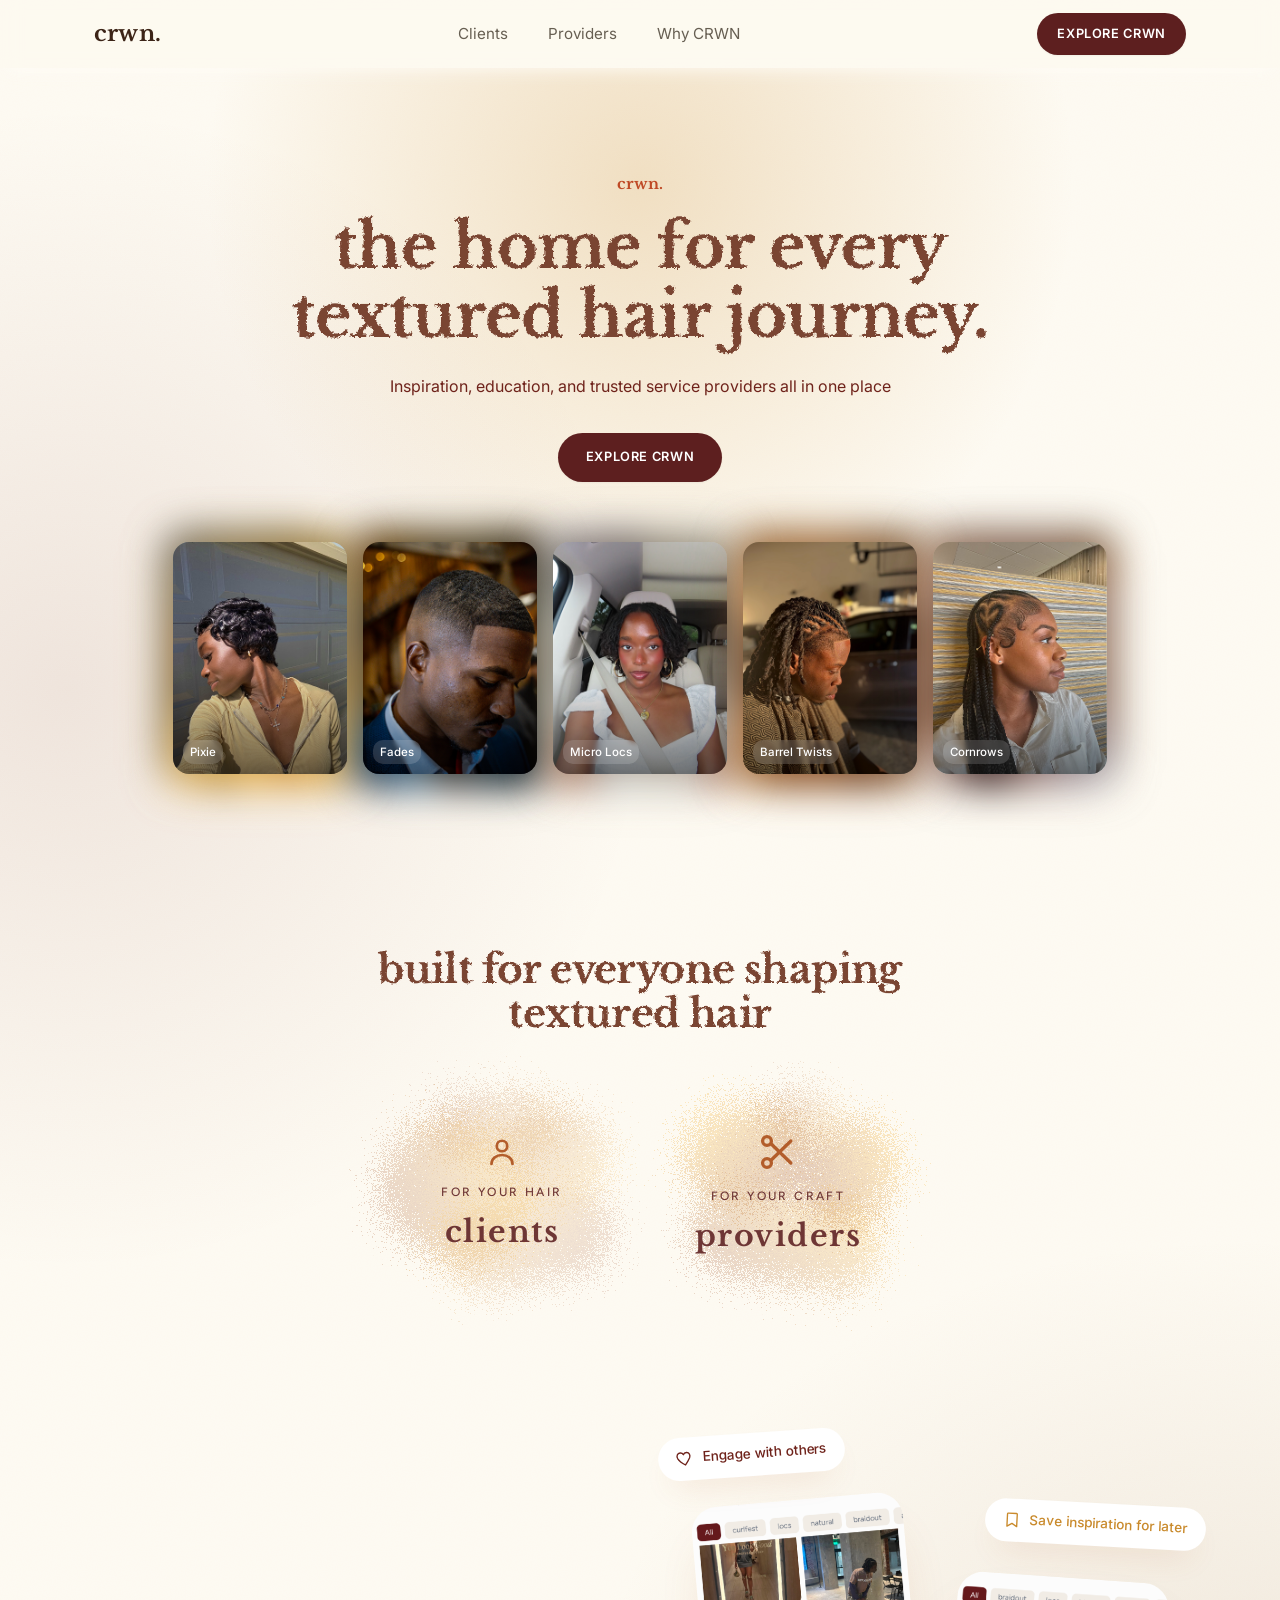
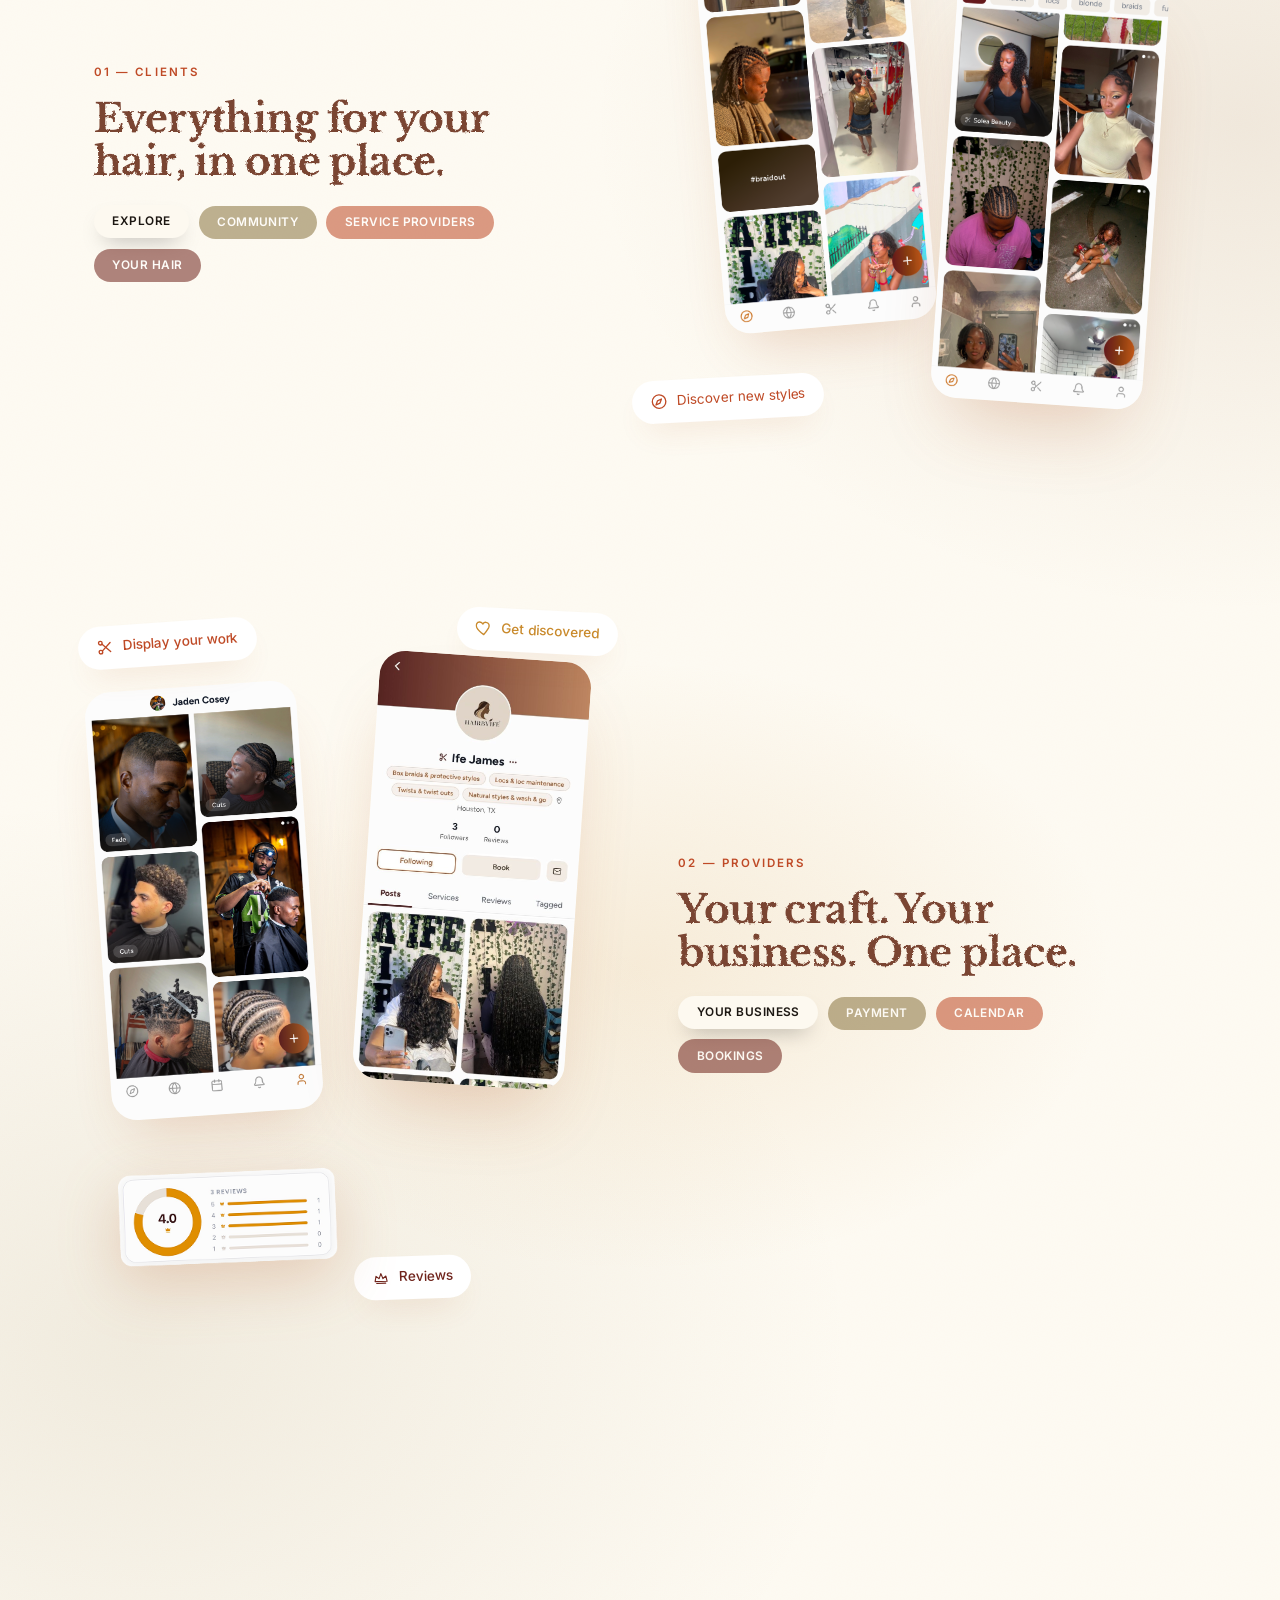
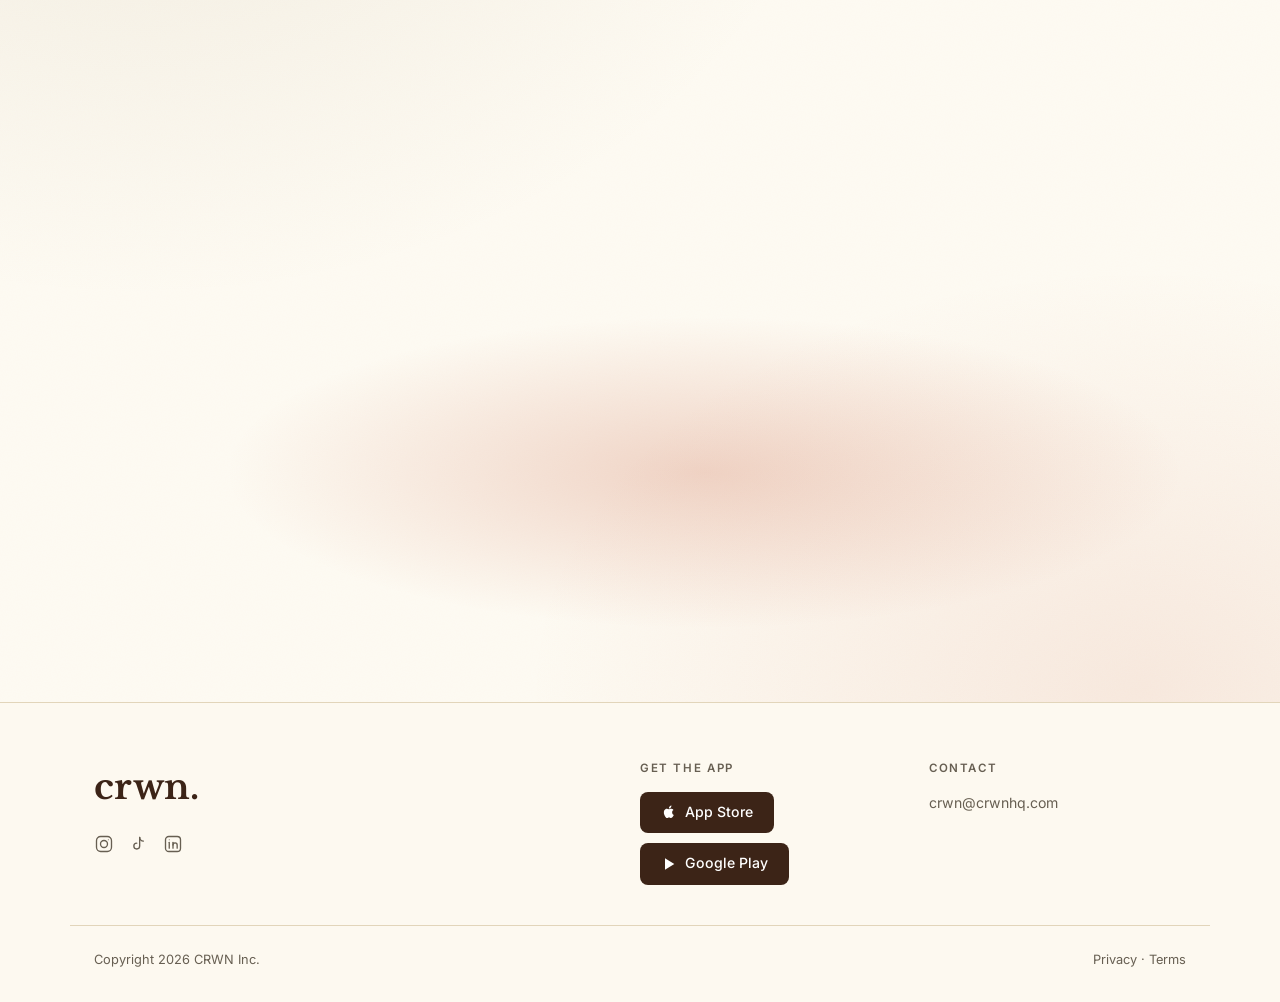
==== index.html @ c6bb12e9 "Add Open Graph / Twitter Card tags with a branded link-preview image None of the four pages had og:i" ====
<!DOCTYPE html>
<html lang="en">
<head>
  <meta charset="UTF-8" />
  <meta name="viewport" content="width=device-width, initial-scale=1.0" />
  <title>CRWN — The home for every textured hair journey</title>
  <meta
    name="description"
    content="CRWN is the digital home for textured hair: inspiration, education, and trusted providers, all in one place."
  />
  <meta property="og:type" content="website" />
  <meta property="og:url" content="https://crwnhq.com/" />
  <meta property="og:title" content="CRWN — The home for every textured hair journey" />
  <meta property="og:description" content="CRWN is the digital home for textured hair: inspiration, education, and trusted providers, all in one place." />
  <meta property="og:image" content="https://crwnhq.com/images/og-image.jpg" />
  <meta property="og:image:width" content="1200" />
  <meta property="og:image:height" content="630" />
  <meta name="twitter:card" content="summary_large_image" />
  <meta name="twitter:title" content="CRWN — The home for every textured hair journey" />
  <meta name="twitter:description" content="CRWN is the digital home for textured hair: inspiration, education, and trusted providers, all in one place." />
  <meta name="twitter:image" content="https://crwnhq.com/images/og-image.jpg" />
  <link rel="preconnect" href="https://fonts.googleapis.com" />
  <link rel="preconnect" href="https://fonts.gstatic.com" crossorigin />
  <link
    href="https://fonts.googleapis.com/css2?family=Libre+Baskerville:ital,wght@0,400;0,700;1,400&family=Inter:wght@400;500;600&family=Figtree:wght@500;600&display=swap"
    rel="stylesheet"
  />
  <link rel="stylesheet" href="styles.css" />
</head>
<body>
  <div class="app-banner" id="appBanner" hidden>
    <div class="app-banner__inner">
      <span class="app-banner__text">Get the CRWN app</span>
      <a href="#" class="app-banner__cta" id="appBannerLink">Open</a>
      <button type="button" class="app-banner__close" id="appBannerClose" aria-label="Dismiss">&times;</button>
    </div>
  </div>

  <div class="bg-glow" aria-hidden="true"></div>

  <!-- Rough-edge filter for the hero headline: warps the glyph outlines
       themselves (not a texture drawn over them) for a hand-stamped look. -->
  <svg width="0" height="0" style="position: absolute" aria-hidden="true">
    <defs>
      <filter id="rough-edge" x="-20%" y="-40%" width="140%" height="180%">
        <feTurbulence type="fractalNoise" baseFrequency="0.3333333432674408 0.3333333432674408" numOctaves="3" seed="2028" result="noise" />
        <feDisplacementMap in="SourceGraphic" in2="noise" scale="4.5" xChannelSelector="R" yChannelSelector="G" />
      </filter>
      <!-- Lighter version for h2 (and smaller) headings, which render at a
           smaller size than the hero h1 and get illegible at the same
           displacement strength. -->
      <filter id="rough-edge-sm" x="-20%" y="-40%" width="140%" height="180%">
        <feTurbulence type="fractalNoise" baseFrequency="0.3333333432674408 0.3333333432674408" numOctaves="3" seed="2028" result="noise" />
        <feDisplacementMap in="SourceGraphic" in2="noise" scale="2.9" xChannelSelector="R" yChannelSelector="G" />
      </filter>
    </defs>
  </svg>

  <!-- ===== Header ===== -->
  <header class="site-header">
    <div class="container header__inner">
      <a href="#" class="logo">crwn<span>.</span></a>

      <nav class="nav" aria-label="Primary">
        <a href="#clients">Clients</a>
        <a href="#providers">Providers</a>
        <a href="#why">Why CRWN</a>
      </nav>

      <div class="header__actions">
        <a href="https://crwn-five.vercel.app/" target="_blank" rel="noopener" class="btn btn--maroon">Explore CRWN</a>
      </div>

      <button class="nav-toggle" aria-label="Toggle menu" aria-expanded="false">
        <span></span><span></span><span></span>
      </button>
    </div>
  </header>

  <main>
    <!-- ===== Hero ===== -->
    <section class="hero">
      <div class="container hero__inner">
        <p class="eyebrow eyebrow--wordmark">crwn.</p>
        <h1>the home for every <br />textured hair journey.</h1>
        <p class="hero__sub">
          Inspiration, education, and trusted service providers all in one place
        </p>
        <div class="hero__cta">
          <a href="https://crwn-five.vercel.app/" target="_blank" rel="noopener" class="btn btn--maroon">Explore CRWN</a>
        </div>
      </div>

      <div class="container">
        <ul class="palette reveal" aria-label="Real clients and stylists on CRWN">
          <li class="style-card style-card--honey">
            <img class="texture" src="images/style-1.png" alt="" />
            <img class="style-image" src="images/style-1.png" alt="Pixie" />
            <span class="style-card__scrim" aria-hidden="true"></span>
            <span class="style-card__label">Pixie</span>
          </li>
          <li class="style-card style-card--green">
            <img class="texture" src="images/style-2.png" alt="" />
            <img class="style-image" src="images/style-2.png" alt="Fades" />
            <span class="style-card__scrim" aria-hidden="true"></span>
            <span class="style-card__label">Fades</span>
          </li>
          <li class="style-card style-card--rust">
            <img class="texture" src="images/style-3.png" alt="" />
            <img class="style-image" src="images/style-3.png" alt="Micro Locs" />
            <span class="style-card__scrim" aria-hidden="true"></span>
            <span class="style-card__label">Micro Locs</span>
          </li>
          <li class="style-card style-card--ochre">
            <img class="texture" src="images/style-4.png" alt="" />
            <img class="style-image" src="images/style-4.png" alt="Barrel Twists" />
            <span class="style-card__scrim" aria-hidden="true"></span>
            <span class="style-card__label">Barrel Twists</span>
          </li>
          <li class="style-card style-card--maroon">
            <img class="texture" src="images/style-5.png" alt="" />
            <img class="style-image" src="images/style-5.png" alt="Cornrows" />
            <span class="style-card__scrim" aria-hidden="true"></span>
            <span class="style-card__label">Cornrows</span>
          </li>
        </ul>
      </div>
    </section>

    <!-- ===== Audience split ===== -->
    <section class="section audiences" id="audiences">
      <div class="container">
        <div class="section__head section__head--center reveal">
          <h2>built for everyone shaping textured hair</h2>
        </div>

        <div class="audiences__grid">
          <span class="audiences__glow" aria-hidden="true"></span>
          <a href="#clients" class="card reveal">
            <span class="card__icon card__icon--user" aria-hidden="true">
              <svg viewBox="0 0 24 24" fill="none" stroke="currentColor" stroke-width="1.8" stroke-linecap="round" stroke-linejoin="round"><circle cx="12" cy="8" r="3.5"/><path d="M5 20c0-3.6 3.1-6 7-6s7 2.4 7 6"/></svg>
            </span>
            <p class="card__label">For your hair</p>
            <h3>clients</h3>
          </a>

          <a href="#providers" class="card card--providers reveal">
            <span class="card__icon card__icon--scissors" aria-hidden="true">
              <svg viewBox="0 0 24 24" fill="none" stroke="currentColor" stroke-width="1.8" stroke-linecap="round" stroke-linejoin="round"><circle cx="6" cy="6" r="2.4"/><circle cx="6" cy="18" r="2.4"/><line x1="8.2" y1="7.5" x2="19" y2="18"/><line x1="8.2" y1="16.5" x2="19" y2="6"/></svg>
            </span>
            <p class="card__label">For your craft</p>
            <h3>providers</h3>
          </a>
        </div>
      </div>
    </section>

    <!-- ===== 01 — Clients ===== -->
    <section class="section feature" id="clients" data-tab-group>
      <div class="container feature__inner">
        <div class="feature__text reveal">
          <p class="eyebrow">01 &mdash; Clients</p>
          <h2>Everything for your hair, in one place.</h2>
          <div class="tabs" role="tablist" aria-label="Client features">
            <button type="button" class="tab-pill tab-pill--cream is-active" data-tab="explore" role="tab" aria-selected="true">Explore</button>
            <button type="button" class="tab-pill tab-pill--olive" data-tab="community" role="tab" aria-selected="false">Community</button>
            <button type="button" class="tab-pill tab-pill--rust" data-tab="providers" role="tab" aria-selected="false">Service Providers</button>
            <button type="button" class="tab-pill tab-pill--maroon" data-tab="your-hair" role="tab" aria-selected="false">Your hair</button>
          </div>
        </div>
        <div class="feature__media reveal">
          <!-- Explore: two raw app screenshots, no phone bezel — just the
               images as-is, with floating callouts like the reference. -->
          <div class="tab-panel is-active phone-stack" data-panel="explore">
            <span class="phone-callout phone-callout--engage">
              <svg viewBox="0 0 24 24" fill="none" stroke="currentColor" stroke-width="1.8" stroke-linecap="round" stroke-linejoin="round"><path d="M12 20.5s-7.5-4.6-10-9.3C.5 7.8 2 4 5.8 4c2 0 3.5 1.1 4.2 2.6C10.7 5.1 12.2 4 14.2 4 18 4 19.5 7.8 18 11.2c-2.5 4.7-6 9.3-6 9.3z"/></svg>
              Engage with others
            </span>
            <span class="phone-callout phone-callout--save">
              <svg viewBox="0 0 24 24" fill="none" stroke="currentColor" stroke-width="1.8" stroke-linecap="round" stroke-linejoin="round"><path d="M6.5 3.5h11a1 1 0 0 1 1 1V21l-6.5-4-6.5 4V4.5a1 1 0 0 1 1-1Z"/></svg>
              Save inspiration for later
            </span>
            <span class="phone-callout phone-callout--discover">
              <svg viewBox="0 0 24 24" fill="none" stroke="currentColor" stroke-width="1.8" stroke-linecap="round" stroke-linejoin="round"><circle cx="12" cy="12" r="9"/><path d="M15.3 8.7l-2.2 5.4-5.4 2.2 2.2-5.4z"/></svg>
              Discover new styles
            </span>

            <div class="phone-shot phone-shot--back">
              <img src="images/explore_1.png" alt="CRWN app Explore feed screenshot" />
            </div>
            <div class="phone-shot phone-shot--front">
              <img src="images/explore_2.png" alt="CRWN app Explore feed screenshot" />
            </div>
          </div>

          <div class="tab-panel community-cards" data-panel="community">
            <img class="community-badge" src="images/community4.png" alt="Community Post: Ask Questions" />
            <img class="community-card community-card--1" src="images/community1.png" alt="Community post: Scalp Detox, asking how to detox scalp while wearing braids" />
            <img class="community-card community-card--2" src="images/community2.png" alt="Community post: Loc Girly Products, asking what to use for moisture retention" />
            <img class="community-card community-card--3" src="images/community3.png" alt="Community post: When do y'all decide it's time to take down a style?" />
          </div>

          <div class="tab-panel provider-cards" data-panel="providers">
            <img class="provider-card provider-card--book" src="images/provider1.png" alt="Book Now button" />
            <img class="provider-card provider-card--profile" src="images/provider2.png" alt="Provider profile: Ife James, Houston TX, box braids and protective styles, locs and loc maintenance, twists and twist outs" />
            <img class="provider-card provider-card--photo1" src="images/provider3.png" alt="Tanesha Brown styling work" />
            <img class="provider-card provider-card--photo2" src="images/provider4.png" alt="Tanesha Brown styling work" />
            <img class="provider-card provider-card--pill" src="images/provider5.png" alt="Book service providers" />
            <img class="provider-card provider-card--review" src="images/provider6.png" alt="Review from Laila Hunte, 2 months ago, 5 crowns, best wig install ever, tagged Wig Install" />
            <img class="provider-card provider-card--crowns" src="images/provider7.png" alt="Five crown rating icons" />
          </div>

          <div class="tab-panel hairel-cards" data-panel="your-hair">
            <span class="hairel-badge">
              <svg viewBox="0 0 24 24" fill="none" stroke="currentColor" stroke-width="1.5" stroke-linecap="round" stroke-linejoin="round"><path d="M4 16.5h16l-1.4-7-4.1 3.2L12 6l-2.5 6.7-4.1-3.2L4 16.5Z"/><path d="M6 19h12"/></svg>
              Learn about your hair elements
            </span>
            <div class="hairel-row">
              <div class="hairel-col hairel-col--1">
                <span class="hairel-label">Curl Pattern</span>
                <div class="hairel-card-wrap">
                  <span class="hairel-card__peek" aria-hidden="true"></span>
                  <div class="hairel-card">
                    <span class="hairel-card__title">Wavy</span>
                    <span class="hairel-card__circle"><img src="images/yourhair_1.png" alt="Wavy curl pattern illustration" /></span>
                  </div>
                </div>
              </div>
              <div class="hairel-col hairel-col--2">
                <span class="hairel-label">Porosity</span>
                <div class="hairel-card-wrap">
                  <span class="hairel-card__peek" aria-hidden="true"></span>
                  <div class="hairel-card">
                    <span class="hairel-card__title">High</span>
                    <span class="hairel-card__circle"><img src="images/yourhair_2.png" alt="High porosity illustration, hair sinks fast in water" /></span>
                  </div>
                </div>
              </div>
              <div class="hairel-col hairel-col--3">
                <span class="hairel-label">Density</span>
                <div class="hairel-card-wrap">
                  <span class="hairel-card__peek" aria-hidden="true"></span>
                  <div class="hairel-card">
                    <span class="hairel-card__title">Low</span>
                    <span class="hairel-card__circle"><img src="images/yourhair_3.png" alt="Low density hair strands illustration" /></span>
                  </div>
                </div>
              </div>
            </div>
          </div>
        </div>
      </div>
    </section>

    <!-- ===== 02 — Providers ===== -->
    <section class="section feature feature--alt" id="providers" data-tab-group>
      <div class="container feature__inner feature__inner--reverse">
        <div class="feature__media reveal">
          <div class="tab-panel is-active business-cards" data-panel="your-business">
            <span class="phone-callout phone-callout--work">
              <svg viewBox="0 0 24 24" fill="none" stroke="currentColor" stroke-width="1.8" stroke-linecap="round" stroke-linejoin="round"><circle cx="6" cy="6" r="2.4"/><circle cx="6" cy="18" r="2.4"/><line x1="8.2" y1="7.5" x2="19" y2="18"/><line x1="8.2" y1="16.5" x2="19" y2="6"/></svg>
              Display your work
            </span>
            <span class="phone-callout phone-callout--discovered">
              <svg viewBox="0 0 24 24" fill="none" stroke="currentColor" stroke-width="1.8" stroke-linecap="round" stroke-linejoin="round"><path d="M12 20.5s-7.5-4.6-10-9.3C.5 7.8 2 4 5.8 4c2 0 3.5 1.1 4.2 2.6C10.7 5.1 12.2 4 14.2 4 18 4 19.5 7.8 18 11.2c-2.5 4.7-6 9.3-6 9.3z"/></svg>
              Get discovered
            </span>
            <span class="phone-callout phone-callout--reviews">
              <svg viewBox="0 0 24 24" fill="none" stroke="currentColor" stroke-width="1.5" stroke-linecap="round" stroke-linejoin="round"><path d="M4 16.5h16l-1.4-7-4.1 3.2L12 6l-2.5 6.7-4.1-3.2L4 16.5Z"/><path d="M6 19h12"/></svg>
              Reviews
            </span>

            <img class="business-shot business-shot--portfolio" src="images/serviceprof2.png" alt="Provider portfolio screenshot: Jaden Cosey's cuts and styles displayed in a grid" />
            <img class="business-shot business-shot--profile" src="images/serviceprof1.jpg" alt="Provider profile screenshot: Ife James, Houston TX, box braids and protective styles, locs and loc maintenance" />
            <img class="business-reviews" src="images/reviewsimg.png" alt="4.0 average rating from 3 reviews" />
          </div>
          <div class="tab-panel calendar-panel" data-panel="calendar">
            <span class="calendar-pill">
              <svg viewBox="0 0 24 24" fill="none" stroke="currentColor" stroke-width="1.8" stroke-linecap="round" stroke-linejoin="round"><rect x="3.5" y="5" width="17" height="15.5" rx="2.5"/><line x1="3.5" y1="9.5" x2="20.5" y2="9.5"/><line x1="8" y1="3" x2="8" y2="6.5"/><line x1="16" y1="3" x2="16" y2="6.5"/></svg>
              Plan your schedule
            </span>

            <img class="cal__image" src="images/calendarpic.png" alt="Availability calendar for September 2026, with open days checked off and a Save Weekly Schedule button" />

            <button type="button" class="cal__link" data-coming-soon>
              <svg viewBox="0 0 48 48" fill="currentColor" aria-hidden="true">
                <path d="M24 9.5c3.54 0 6.71 1.22 9.21 3.6l6.85-6.85C35.9 2.38 30.47 0 24 0 14.62 0 6.51 5.38 2.56 13.22l7.98 6.19C12.43 13.72 17.74 9.5 24 9.5z"/>
                <path d="M46.98 24.55c0-1.57-.15-3.09-.38-4.55H24v9.02h12.94c-.58 2.9-2.26 5.36-4.78 7.18l7.73 6c4.51-4.18 7.09-10.36 7.09-17.65z"/>
                <path d="M10.53 28.59c-.48-1.45-.76-2.99-.76-4.59s.27-3.14.76-4.59l-7.98-6.19C.92 16.46 0 20.12 0 24c0 3.88.92 7.54 2.56 10.78l7.97-6.19z"/>
                <path d="M24 48c6.48 0 11.93-2.13 15.89-5.81l-7.73-6c-2.15 1.45-4.92 2.3-8.16 2.3-6.26 0-11.57-4.22-13.47-9.91l-7.98 6.19C6.51 42.62 14.62 48 24 48z"/>
              </svg>
              Link Calendar
            </button>
          </div>

          <div class="tab-panel bookings-panel" data-panel="bookings">
            <div class="bookings-panel__actions">
              <button type="button" class="bookings-pill bookings-pill--maroon" data-coming-soon>
                <svg viewBox="0 0 24 24" fill="none" stroke="currentColor" stroke-width="1.8" stroke-linecap="round" stroke-linejoin="round"><circle cx="6" cy="6" r="2.4"/><circle cx="6" cy="18" r="2.4"/><line x1="8.2" y1="7.5" x2="19" y2="18"/><line x1="8.2" y1="16.5" x2="19" y2="6"/></svg>
                View Services
              </button>
              <button type="button" class="bookings-pill bookings-pill--cream" data-coming-soon>
                <svg viewBox="0 0 24 24" fill="none" stroke="currentColor" stroke-width="1.8" stroke-linecap="round" stroke-linejoin="round"><circle cx="12" cy="12" r="9"/><path d="M8.5 12.5l2.3 2.3 4.7-4.7"/></svg>
                Book
              </button>
              <button type="button" class="bookings-pill bookings-pill--olive" data-coming-soon>
                <svg viewBox="0 0 24 24" fill="none" stroke="currentColor" stroke-width="1.8" stroke-linecap="round" stroke-linejoin="round"><rect x="3.5" y="5" width="17" height="15.5" rx="2.5"/><line x1="3.5" y1="9.5" x2="20.5" y2="9.5"/><line x1="8" y1="3" x2="8" y2="6.5"/><line x1="16" y1="3" x2="16" y2="6.5"/></svg>
                See Availability
              </button>
            </div>
            <img class="bookings-panel__image" src="images/bookings-screen.png" alt="Bookings screen: two appointments with Sarah Nyaanga awaiting payment, and a Schedule Work Time button" />
          </div>

          <div class="tab-panel payout-panel" data-panel="payment">
            <div class="payout">
              <div class="payout__logo" aria-hidden="true">
                <svg viewBox="0 0 24 24" fill="currentColor"><path d="M13.976 9.15c-2.172-.806-3.356-1.426-3.356-2.409 0-.831.683-1.305 1.901-1.305 2.227 0 4.515.858 6.09 1.631l.89-5.494C18.252.975 15.697 0 12.165 0 9.667 0 7.589.654 6.104 1.872 4.56 3.147 3.757 4.992 3.757 7.218c0 4.039 2.467 5.76 6.476 7.219 2.585.92 3.445 1.574 3.445 2.583 0 .98-.84 1.545-2.354 1.545-1.875 0-4.965-.921-6.99-2.109l-.9 5.555C5.175 22.99 8.385 24 11.714 24c2.641 0 4.843-.624 6.328-1.813 1.664-1.305 2.525-3.236 2.525-5.732 0-4.128-2.524-5.851-6.594-7.305h.003z"/></svg>
                <span>Stripe</span>
              </div>

              <p class="eyebrow payout__eyebrow">In-app payments</p>
              <h3 class="payout__title">get paid for your work</h3>

              <div class="payout__card">
                <div class="payout__stats">
                  <div class="payout__stat">
                    <span class="payout__stat-num">95%</span>
                    <span class="payout__stat-label">You keep</span>
                  </div>
                  <span class="payout__divider" aria-hidden="true"></span>
                  <div class="payout__stat">
                    <span class="payout__stat-num">5%</span>
                    <span class="payout__stat-label">CRWN fee</span>
                  </div>
                </div>
              </div>

              <p class="payout__note">
                <svg viewBox="0 0 24 24" fill="none" stroke="currentColor" stroke-width="1.8" stroke-linecap="round" stroke-linejoin="round"><rect x="5" y="10.5" width="14" height="9.5" rx="2"/><path d="M8 10.5V7.5a4 4 0 0 1 8 0v3"/></svg>
                Secure payouts, powered by Stripe
              </p>
            </div>
          </div>
        </div>
        <div class="feature__text reveal">
          <p class="eyebrow">02 &mdash; Providers</p>
          <h2>Your craft. Your business. One place.</h2>
          <div class="tabs" role="tablist" aria-label="Provider features">
            <button type="button" class="tab-pill tab-pill--cream is-active" data-tab="your-business" role="tab" aria-selected="true">Your Business</button>
            <button type="button" class="tab-pill tab-pill--olive" data-tab="payment" role="tab" aria-selected="false">Payment</button>
            <button type="button" class="tab-pill tab-pill--rust" data-tab="calendar" role="tab" aria-selected="false">Calendar</button>
            <button type="button" class="tab-pill tab-pill--maroon" data-tab="bookings" role="tab" aria-selected="false">Bookings</button>
          </div>
        </div>
      </div>
    </section>

    <!-- ===== 03 — Why CRWN ===== -->
    <section class="section community" id="why">
      <div class="container reveal">
        <p class="eyebrow">03 &mdash; Why CRWN</p>
        <h2>More than a crown.</h2>
        <p>
          Our hair is part of how we express ourselves, how we show up, and
          how we feel. CRWN is here to make sure textured hair is
          understood, supported, and celebrated.
        </p>
        <p class="community__quote">Every crown tells a story.</p>
        <a href="stories.html" target="_blank" rel="noopener" class="pill-cta pill-cta--rust">Watch our stories &rarr;</a>
      </div>
    </section>

    <!-- ===== Final CTA ===== -->
    <section class="section cta" id="waitlist">
      <div class="container reveal">
        <p class="eyebrow eyebrow--wordmark">crwn.</p>
        <h2>Your hair has a home here.</h2>
        <p>Join a community of people doing incredible things with textured hair.</p>
        <div class="hero__cta">
          <a href="https://crwn-five.vercel.app/" target="_blank" rel="noopener" class="btn btn--maroon">Explore CRWN</a>
        </div>
        <p class="cta__note">Every crown tells a story.</p>
      </div>
    </section>
  </main>

  <!-- ===== Footer ===== -->
  <footer class="site-footer">
    <div class="container footer__inner">
      <div class="footer__brand">
        <a href="#" class="logo logo--footer">crwn<span>.</span></a>
        <div class="footer__socials">
          <a href="https://www.instagram.com/crwn.hq" target="_blank" rel="noopener" aria-label="Instagram">
            <svg viewBox="0 0 24 24" fill="none" stroke="currentColor" stroke-width="1.6" stroke-linecap="round" stroke-linejoin="round"><rect x="3" y="3" width="18" height="18" rx="5"/><circle cx="12" cy="12" r="4.2"/><circle cx="17.2" cy="6.8" r="0.6" fill="currentColor" stroke="none"/></svg>
          </a>
          <a href="https://www.tiktok.com/@crwn.hq" target="_blank" rel="noopener" aria-label="TikTok">
            <svg viewBox="0 0 24 24" fill="none" stroke="currentColor" stroke-width="1.6" stroke-linecap="round" stroke-linejoin="round"><path d="M14 4v10.5a3.5 3.5 0 1 1-3.5-3.5"/><path d="M14 4c0 2.5 2 4.5 4.5 4.5"/></svg>
          </a>
          <a href="https://www.linkedin.com/company/crwnhq" target="_blank" rel="noopener" aria-label="LinkedIn">
            <svg viewBox="0 0 24 24" fill="none" stroke="currentColor" stroke-width="1.6" stroke-linecap="round" stroke-linejoin="round"><rect x="3" y="3" width="18" height="18" rx="4"/><circle cx="7.5" cy="6.8" r="0.6" fill="currentColor" stroke="none"/><line x1="7.5" y1="10" x2="7.5" y2="17"/><line x1="12" y1="10" x2="12" y2="17"/><path d="M12 13.2c0-1.5 1.1-2.6 2.5-2.6s2.5 1.1 2.5 2.6V17"/></svg>
          </a>
        </div>
      </div>

      <nav class="footer__col" aria-label="Get the app">
        <p class="footer__heading">Get the app</p>
        <a href="#" class="store-badge" data-coming-soon>
          <svg viewBox="0 0 24 24" fill="currentColor" stroke="none"><path d="M16.7 12.4c0-2.3 1.9-3.4 2-3.5-1.1-1.6-2.8-1.8-3.4-1.8-1.4-.1-2.8.8-3.5.8-.7 0-1.8-.8-3-.8-1.5 0-3 .9-3.8 2.3-1.6 2.8-.4 7 1.2 9.3.8 1.1 1.7 2.4 2.9 2.3 1.2 0 1.6-.7 3-.7 1.4 0 1.8.7 3 .7 1.2 0 2-1.1 2.8-2.2.6-.9.9-1.4 1.3-2.3-.1 0-2.4-.9-2.5-3.6zM14.7 5.4c.6-.8 1.1-1.9 1-3-1 0-2.1.6-2.8 1.5-.6.7-1.2 1.9-1 2.9 1.1.1 2.1-.5 2.8-1.4z"/></svg>
          <span>App Store</span>
        </a>
        <a href="#" class="store-badge" data-coming-soon>
          <svg viewBox="0 0 24 24" fill="currentColor" stroke="none"><path d="M6 3.5v17l14-8.5-14-8.5z"/></svg>
          <span>Google Play</span>
        </a>
      </nav>

      <nav class="footer__col" aria-label="Contact">
        <p class="footer__heading">Contact</p>
        <a href="mailto:crwn@crwnhq.com">crwn@crwnhq.com</a>
      </nav>
    </div>

    <div class="container footer__bottom">
      <p>Copyright 2026 CRWN Inc.</p>
      <p><a href="privacy.html">Privacy</a> &middot; <a href="terms.html">Terms</a></p>
    </div>
  </footer>

  <div class="toast" id="toast" role="status" aria-live="polite"></div>

  <script src="main.js"></script>
</body>
</html>
---- styles.css ----
/* ============================================================
   CRWN — base styles
   ============================================================ */

:root {
  --bg:        #fdf9f0;
  --bg-alt:    #f0e6d3;
  --bg-deep:   #e9dcc0;
  --ink:       #1c1712;
  --ink-soft:  #675f52;
  --line:      #e2d5ba;
  --dark:      #263123;
  --accent:    #bf4a26;
  --accent-2:  #c98a2c;
  --maroon:    #6f231b;
  --olive:     #8a7440;
  --brown-dark: #3c2417;
  --brick:      #7a4432;

  --braids: #6f2725;
  --locs:   #c06a2b;
  --silk:   #e0a021;
  --wash:   #2f4c37;
  --color:  #a07a56;

  --serif: "Libre Baskerville", Georgia, "Times New Roman", serif;
  --sans:  "Inter", -apple-system, BlinkMacSystemFont, "Segoe UI", Roboto, sans-serif;

  --maxw: 1140px;
  --pad:  24px;

  --ease: cubic-bezier(0.16, 1, 0.3, 1);

  --grain: url("data:image/svg+xml,%3Csvg xmlns='http://www.w3.org/2000/svg' width='240' height='240'%3E%3Cfilter id='n'%3E%3CfeTurbulence type='fractalNoise' baseFrequency='0.8' numOctaves='3' stitchTiles='stitch' result='t'/%3E%3CfeColorMatrix in='t' type='matrix' values='0.33 0.33 0.33 0 0  0.33 0.33 0.33 0 0  0.33 0.33 0.33 0 0  0 0 0 1 0'/%3E%3C/filter%3E%3Crect width='100%25' height='100%25' filter='url(%23n)' opacity='0.42'/%3E%3C/svg%3E");
}

* { box-sizing: border-box; margin: 0; padding: 0; }

html { scroll-behavior: smooth; }

body {
  /* Grain stays put on the body itself; the color blooms live in the
     .bg-glow layer below so they can slowly "breathe" without the grain
     appearing to move with them. */
  position: relative;
  background-color: var(--bg);
  background-image: var(--grain);
  background-repeat: repeat;
  background-blend-mode: overlay;
  color: var(--ink);
  font-family: var(--sans);
  font-size: 16px;
  line-height: 1.6;
  -webkit-font-smoothing: antialiased;
}

/* A handful of soft, low-opacity color blooms scattered down the full
   page height (not just the hero) — maroon, gold, ochre-brown, olive —
   that drift and pulse gently, like the page is breathing. This is a
   real element (not body::before) with its own overflow:hidden, so the
   animated bleed clips against itself rather than needing overflow
   hidden on body/html — which would break the sticky header. */
.bg-glow {
  position: absolute;
  inset: 0;
  z-index: -1;
  overflow: hidden;
  pointer-events: none;
}
.bg-glow::before {
  content: "";
  position: absolute;
  inset: -6%;
  background-image:
    radial-gradient(1100px 520px at 50% -6%, color-mix(in srgb, var(--accent-2) 12%, transparent), transparent 60%),
    radial-gradient(900px 900px at 10% 20%, color-mix(in srgb, var(--maroon) 10%, transparent), transparent 65%),
    radial-gradient(1000px 750px at 92% 42%, color-mix(in srgb, var(--color) 14%, transparent), transparent 65%),
    radial-gradient(1100px 850px at 15% 68%, color-mix(in srgb, var(--olive) 11%, transparent), transparent 65%),
    radial-gradient(950px 650px at 85% 88%, color-mix(in srgb, var(--accent) 10%, transparent), transparent 65%);
  background-repeat: no-repeat;
  animation: breathe 18s ease-in-out infinite;
}

@keyframes breathe {
  0%, 100% { transform: scale(1) translate(0, 0); opacity: 1; }
  50% { transform: scale(1.06) translate(-1%, 1%); opacity: 0.85; }
}

@keyframes phoneCycle {
  0%, 42% { opacity: 1; }
  50%, 92% { opacity: 0; }
  100% { opacity: 1; }
}

.container {
  max-width: var(--maxw);
  margin: 0 auto;
  padding-left: var(--pad);
  padding-right: var(--pad);
}

h1, h2, h3 {
  font-family: var(--serif);
  font-weight: 700;
  line-height: 1.1;
  letter-spacing: -0.015em;
}

h1 { font-size: clamp(2.5rem, 5.6vw, 3.9rem); }
h2 { font-size: clamp(1.75rem, 3.4vw, 2.45rem); }
h3 { font-size: 1.45rem; }

h2 em, h1 em {
  font-style: italic;
  color: var(--accent);
}

/* A rough, hand-stamped edge on the hero headline and every section
   title — the glyph outlines themselves are warped (via the #rough-edge
   SVG filter in index.html), not textured with an overlay. Section
   titles (h2) use a lighter displacement than the larger hero h1, since
   the same strength gets illegible at their smaller size. */
.hero h1,
h2 {
  color: var(--brick);
}
.hero h1 { filter: url(#rough-edge); }
h2 { filter: url(#rough-edge-sm); }

p { color: var(--ink-soft); }

a { color: inherit; text-decoration: none; }

.eyebrow {
  font-family: var(--sans);
  font-size: 0.72rem;
  font-weight: 600;
  letter-spacing: 0.18em;
  text-transform: uppercase;
  color: var(--accent);
  margin-bottom: 1rem;
}
.eyebrow--wordmark {
  font-family: var(--serif);
  font-size: 0.95rem;
  font-weight: 700;
  letter-spacing: 0.01em;
  text-transform: none;
}
/* ===== Buttons & links ===== */
.btn {
  display: inline-flex;
  align-items: center;
  gap: 0.5rem;
  padding: 0.9rem 1.7rem;
  border-radius: 999px;
  font-size: 0.8rem;
  font-weight: 600;
  letter-spacing: 0.05em;
  text-transform: uppercase;
  transition: transform 0.2s var(--ease), box-shadow 0.2s var(--ease), background 0.2s var(--ease), color 0.2s var(--ease), opacity 0.2s var(--ease);
}
.btn:hover { transform: translateY(-2px); }
.btn--maroon {
  background: #5d1f1f;
  color: #fff;
  box-shadow: 0 1px 2px rgba(0,0,0,0.05);
}
.btn--maroon:hover { box-shadow: 0 14px 30px -12px rgba(93, 31, 31, 0.5); }
.btn--outline { background: var(--bg); border: 1px solid #8e683b; color: #8e683b; }
.btn--outline:hover { background: #8e683b; color: #e8ddd0; }

/* Pill CTA — the same rounded, uppercase, colored-chip language as the
   .tag pills, but sized and interactive as a link. Used everywhere a
   section takes someone somewhere, instead of a bare underlined link. */
.pill-cta {
  display: inline-flex;
  align-items: center;
  gap: 0.4rem;
  margin-top: 1.4rem;
  padding: 0.7rem 1.4rem;
  border-radius: 999px;
  font-size: 0.78rem;
  font-weight: 600;
  letter-spacing: 0.04em;
  text-transform: uppercase;
  transition: transform 0.2s var(--ease), box-shadow 0.2s var(--ease);
}
.pill-cta:hover { transform: translateY(-2px); }
.pill-cta--rust   { background: var(--accent); color: #fff; }
.pill-cta--olive  { background: var(--olive); color: #fff; }
.pill-cta--maroon { background: var(--maroon); color: #fff; }
.pill-cta--cream  { background: var(--bg); color: var(--ink); }
.pill-cta--tan    { background: #8a6a3a; color: #fff; }

/* ===== Tabs =====
   Clickable pills that swap the phone mockup content beside them. Each
   pill keeps its own fixed brand color at all times (like the app's own
   tag palette); the active one is lifted with a shadow and a light ring
   so selection reads clearly without losing that color identity. */
.tabs {
  display: flex;
  flex-wrap: wrap;
  gap: 0.6rem;
  margin: 1.4rem 0 0.4rem;
}
.tab-pill {
  font-family: var(--sans);
  cursor: pointer;
  border: 0;
  padding: 0.6rem 1.15rem;
  border-radius: 999px;
  font-size: 0.74rem;
  font-weight: 600;
  letter-spacing: 0.04em;
  text-transform: uppercase;
  opacity: 0.55;
  box-shadow: none;
  transition: opacity 0.2s var(--ease), box-shadow 0.2s var(--ease), transform 0.2s var(--ease);
}
.tab-pill:hover { opacity: 0.85; }
.tab-pill:focus-visible {
  outline: 3px solid var(--maroon);
  outline-offset: 3px;
}
.tab-pill.is-active {
  opacity: 1;
  box-shadow: 0 10px 22px -10px rgba(0, 0, 0, 0.35);
  transform: translateY(-1px);
}
.tab-pill--cream  { background: var(--bg); color: var(--ink); }
.tab-pill--olive  { background: var(--olive); color: #fff; }
.tab-pill--rust   { background: var(--accent); color: #fff; }
.tab-pill--maroon { background: var(--maroon); color: #fff; }

.tab-panel { display: none; }
.tab-panel.is-active { display: block; }

/* ===== Header =====
   Same light ground as the rest of the page, just with the bolder wordmark
   and more generously spaced nav labels. */
.site-header {
  position: sticky;
  top: 0;
  z-index: 50;
  background: color-mix(in srgb, var(--bg) 85%, transparent);
  backdrop-filter: blur(10px);
  box-shadow: 0 10px 16px -8px rgba(255, 253, 247, 0.9);
}
.header__inner {
  display: flex;
  align-items: center;
  justify-content: space-between;
  height: 68px;
}
.logo {
  font-family: var(--serif);
  font-size: 1.4rem;
  font-weight: 700;
  letter-spacing: 0.01em;
  color: var(--brown-dark);
}
.logo span { color: var(--brown-dark); }
.logo--footer { display: inline-block; font-size: 2.2rem; }

.nav { display: flex; gap: 2.5rem; }
.nav a { font-size: 0.95rem; color: var(--ink-soft); position: relative; }
.nav a:hover { color: var(--ink); }
.nav a::after {
  content: "";
  position: absolute;
  left: 0; right: 0; bottom: -6px;
  height: 1px;
  background: var(--accent);
  transform: scaleX(0);
  transform-origin: right;
  transition: transform 0.25s var(--ease);
}
.nav a:hover::after { transform: scaleX(1); transform-origin: left; }

.header__actions { display: flex; align-items: center; gap: 1.25rem; }
.header__actions .btn { padding: 0.65rem 1.25rem; }

.nav-toggle {
  display: none;
  flex-direction: column;
  gap: 5px;
  background: none;
  border: 0;
  cursor: pointer;
  padding: 4px;
}
.nav-toggle span {
  width: 22px;
  height: 2px;
  background: var(--ink);
  transition: transform 0.2s var(--ease), opacity 0.2s var(--ease);
}
.site-header.is-open .nav-toggle span:nth-child(1) { transform: translateY(7px) rotate(45deg); }
.site-header.is-open .nav-toggle span:nth-child(2) { opacity: 0; }
.site-header.is-open .nav-toggle span:nth-child(3) { transform: translateY(-7px) rotate(-45deg); }

/* ===== Fuzzy gradient + grain texture =====
   Grain is a continuous layer on <body> (see above), so it reads the same
   everywhere. This utility adds an extra local dose of it on top for a few
   bounded, card-shaped surfaces (the style swatches) where a richer close-up
   texture suits the smaller shape without risking a seam at its edges. */
.texture-grain {
  position: relative;
  isolation: isolate;
  overflow: hidden;
}
.texture-grain::before {
  content: "";
  position: absolute;
  inset: 0;
  z-index: 0;
  background-image: var(--grain);
  opacity: 0.08;
  mix-blend-mode: overlay;
  pointer-events: none;
}
.texture-grain > .container {
  position: relative;
  z-index: 1;
}

/* ===== Hero =====
   A soft radial bloom, not a hard-edged rectangle — it fades to fully
   transparent well before the section's edges, so it blends into the page's
   base tone (and grain) instead of cutting a visible line against whatever
   comes next. Same approach on .cta and .feature--alt below. */
.hero {
  padding: clamp(4rem, 9vw, 6.5rem) 0 4.5rem;
  background: radial-gradient(farthest-side at 50% 15%, color-mix(in srgb, var(--accent-2) 24%, transparent) 0%, transparent 68%);
}
.hero__inner { text-align: center; max-width: 760px; margin: 0 auto 3.75rem; }
.hero__sub { font-size: 1rem; margin: 1.5rem auto 2.1rem; max-width: none; white-space: nowrap; color: var(--maroon); }
.hero__cta { display: flex; gap: 1rem; justify-content: center; flex-wrap: wrap; }

.cta .hero__cta { margin-top: 2rem; }
.cta .btn { padding: 0.65rem 1.25rem; }

/* ===== Palette strip =====
   Each card is a fixed 174x232 per the Figma spec (not stretched to fill
   the row), so the strip centers and wraps rather than using a fluid grid. */
.palette {
  list-style: none;
  display: flex;
  flex-wrap: wrap;
  justify-content: center;
  gap: 16px;
}

/* Same photo, used twice: a blurred copy sits behind and bleeds a soft
   glow past the card's edges, and the sharp copy sits on top, clipped
   tight to its own rounded corners with a colored drop shadow — the
   color is set per card below. */
.style-card {
  position: relative;
  width: 174px;
  aspect-ratio: 3 / 4;
  transition: transform 0.3s var(--ease);
}
.style-card:hover { transform: translateY(-6px); }
.style-card .texture,
.style-card .style-image {
  position: absolute;
  inset: 0;
  width: 100%;
  height: 100%;
  object-fit: cover;
  border-radius: 16px;
}
.style-card .texture {
  z-index: 0;
  filter: blur(18px) saturate(1.3);
  transform: scale(1.08);
}
.style-card .style-image { z-index: 1; }

/* A soft dark scrim fading up from the bottom edge so the label pill
   stays readable over any photo, plus the pill itself. */
.style-card__scrim {
  position: absolute;
  inset: 0;
  z-index: 2;
  border-radius: 16px;
  background: linear-gradient(0deg, rgba(0, 0, 0, 0.55), transparent 45%);
  pointer-events: none;
}
.style-card__label {
  position: absolute;
  left: 10px;
  bottom: 10px;
  z-index: 3;
  display: flex;
  padding: 3px 7px;
  align-items: flex-start;
  border-radius: 10px;
  background: rgba(255, 255, 255, 0.15);
  backdrop-filter: blur(2px);
  color: #fff;
  font-size: 0.72rem;
  font-weight: 500;
}

.style-card--honey  .style-image { box-shadow: 0 4px 50px 0 rgba(248, 180, 48, 0.53); }
.style-card--green  .style-image { box-shadow: 0 4px 50px 0 rgba(63, 82, 63, 0.53); }
.style-card--rust   .style-image { box-shadow: 0 4px 50px 0 rgba(127, 105, 77, 0.53); }
.style-card--ochre  .style-image { box-shadow: 0 4px 50px 0 rgba(179, 93, 43, 0.53); }
.style-card--maroon .style-image { box-shadow: 0 4px 50px 0 rgba(93, 31, 31, 0.53); }

/* ===== Sections ===== */
.section { padding: clamp(3.75rem, 8vw, 6.5rem) 0; }

.section__head { max-width: 640px; margin-bottom: 3.25rem; }
.section__head--center { margin-left: auto; margin-right: auto; text-align: center; }
.section__head h2 { margin-bottom: 0.9rem; }

/* ===== Reveal-on-scroll =====
   Hidden only once main.js confirms it can reveal them (.js-reveal on <html>),
   so content stays visible by default if JS fails to load or run. */
.reveal { transition: opacity 0.7s var(--ease), transform 0.7s var(--ease); }
.js-reveal .reveal {
  opacity: 0;
  transform: translateY(18px);
}
.js-reveal .reveal.is-visible { opacity: 1; transform: none; }

/* ===== Tag pills =====
   Reusable colored chips echoing the app's tag/topic palette — used as
   the category tags on the audience cards and the feature-section pills. */
.tag {
  display: inline-flex;
  align-items: center;
  padding: 0.35rem 0.9rem;
  border-radius: 999px;
  font-size: 0.72rem;
  font-weight: 600;
  letter-spacing: 0.04em;
  text-transform: uppercase;
}
.tag--cream       { background: var(--bg); color: var(--ink); border: 1px solid var(--line); }
.tag--rust        { background: var(--accent); color: #fff; }
.tag--olive       { background: var(--olive); color: #fff; }
.tag--maroon      { background: var(--maroon); color: #fff; }
.tag--profile     { background: #b35d2b; color: #fff; }
.tag--maroon-deep { background: #5d1f1f; color: #fff; }
.tag--tan         { background: #8a6a3a; color: #fff; }
.tag--champagne   { background: #e8ddd0; color: var(--ink); }

/* ===== Audiences =====
   No visible card surface at all — an organic, grainy honey-to-rust
   blob (a separate SVG, feTurbulence-distorted) sits behind the pair,
   the card itself carries only the drop-shadow, and the icon/label/
   title sit centered on top. The whole card is the link. */
.audiences__grid {
  position: relative;
  display: flex;
  flex-wrap: wrap;
  justify-content: center;
  align-items: center;
  gap: 40px;
}
.audiences__glow {
  position: absolute;
  top: 50%;
  left: 50%;
  transform: translate(-50%, -50%);
  width: min(640px, 130%);
  aspect-ratio: 1052 / 531;
  background-image: url("images/audience-glow.svg");
  background-repeat: no-repeat;
  background-position: center;
  background-size: contain;
  pointer-events: none;
  z-index: 0;
}
.card {
  position: relative;
  z-index: 1;
  display: flex;
  width: 216px;
  height: 208px;
  padding: 18px;
  flex-direction: column;
  align-items: center;
  justify-content: center;
  gap: 13px;
  text-align: center;
  color: inherit;
  border-radius: 16px;
  transition: transform 0.3s var(--ease), filter 0.3s var(--ease);
}
.card:hover {
  transform: translateY(-14px) scale(1.04);
  filter:
    drop-shadow(0 8px 10px rgba(110, 54, 53, 0.55))
    drop-shadow(0 24px 34px rgba(110, 54, 53, 0.5));
}
.card--providers { margin-left: 20px; }
.card h3 {
  margin: 0;
  font-family: var(--serif);
  font-size: 30px;
  font-weight: 700;
  letter-spacing: 0.05em;
  text-transform: lowercase;
  color: #6e3635;
}
.card__label {
  font-family: "Figtree", var(--sans);
  font-size: 12px;
  font-weight: 500;
  letter-spacing: 0.2em;
  text-transform: uppercase;
  color: #6e3635;
  margin: 0;
}
.card__icon {
  display: inline-flex;
  align-items: center;
  justify-content: center;
  color: #b35d2b;
}
.card__icon--user { width: 36px; height: 36px; }
.card__icon--user svg { width: 36px; height: 36px; }
.card__icon--scissors { width: 44px; height: 44px; }
.card__icon--scissors svg { width: 44px; height: 44px; }

/* ===== Feature rows ===== */
.feature--alt {
  background: radial-gradient(farthest-side at 50% 50%, color-mix(in srgb, var(--accent-2) 13%, transparent) 0%, transparent 74%);
}
.feature__inner {
  display: grid;
  grid-template-columns: 1fr 1fr;
  gap: clamp(2rem, 6vw, 5rem);
  align-items: center;
}
.feature__text { max-width: 430px; }
.feature__text h2 { margin-bottom: 1rem; }
.feature__media { display: flex; justify-content: center; }

/* ===== Explore panel: two raw app screenshots, no phone bezel =====
   Two screenshot cards (rounded corners + shadow only, no dark device
   frame) set apart diagonally, with floating callout pills around them,
   standing in for real app screenshots. */
.phone-stack {
  position: relative;
  width: 448px;
  height: 552px;
}
.phone-shot {
  position: absolute;
  width: 212px;
  border-radius: 26px;
  overflow: hidden;
  box-shadow: 0 30px 55px -22px rgba(179, 93, 43, 0.24);
  transition: transform 0.4s var(--ease);
}
.phone-shot img { width: 100%; display: block; }
.phone-shot--back {
  top: 0;
  left: 0;
  z-index: 1;
  transform: rotate(-5deg);
}
.phone-shot--front {
  top: 78px;
  left: 236px;
  z-index: 2;
  transform: rotate(4deg);
  box-shadow: 0 40px 70px -24px rgba(179, 93, 43, 0.27);
}
@media (hover: hover) and (pointer: fine) {
  .phone-stack:hover .phone-shot--back { transform: rotate(-7deg) translateY(-4px); }
  .phone-stack:hover .phone-shot--front { transform: rotate(6deg) translateY(-4px); }
}

.phone-callout {
  position: absolute;
  z-index: 3;
  display: inline-flex;
  align-items: center;
  gap: 8px;
  background: #fff;
  border-radius: 999px;
  padding: 0.65rem 1.15rem;
  font-family: "Inter", var(--sans);
  font-size: 0.85rem;
  font-weight: 500;
  white-space: nowrap;
  box-shadow: 0 16px 32px -14px rgba(179, 93, 43, 0.2);
}
.phone-callout svg { width: 18px; height: 18px; flex: none; }
.phone-callout--engage {
  top: -66px;
  left: -50px;
  color: var(--maroon);
  transform: rotate(-4deg);
}
.phone-callout--save {
  top: 4px;
  right: -50px;
  color: var(--accent-2);
  transform: rotate(3deg);
}
.phone-callout--discover {
  bottom: 32px;
  left: -76px;
  color: var(--accent);
  font-family: var(--sans);
  font-weight: 400;
  transform: rotate(-3deg);
}

/* ===== Your Business panel: real provider-app screenshots, layered ===== */
.business-cards {
  position: relative;
  width: 500px;
  height: 620px;
}
.business-shot {
  position: absolute;
  width: 212px;
  border-radius: 26px;
  overflow: hidden;
  box-shadow: 0 30px 55px -22px rgba(179, 93, 43, 0.24);
  transition: transform 0.4s var(--ease);
}
.business-shot img,
.business-shot { display: block; }
.business-shot--portfolio {
  top: 30px;
  left: 0;
  z-index: 1;
  transform: rotate(-4deg);
}
.business-shot--profile {
  top: 0;
  left: 268px;
  z-index: 2;
  transform: rotate(4deg);
  box-shadow: 0 40px 70px -24px rgba(179, 93, 43, 0.27);
}
.business-reviews {
  position: absolute;
  top: 512px;
  left: 20px;
  width: 220px;
  z-index: 3;
  filter: drop-shadow(0 18px 30px rgba(179, 93, 43, 0.24));
  transition: transform 0.4s var(--ease);
}
.phone-callout--work {
  top: -34px;
  left: -20px;
  color: var(--accent);
  transform: rotate(-4deg);
}
.phone-callout--discovered {
  top: -46px;
  right: -20px;
  color: var(--accent-2);
  transform: rotate(3deg);
}
.phone-callout--reviews {
  top: 600px;
  left: 256px;
  color: var(--maroon);
  transform: rotate(-2deg);
}
@media (hover: hover) and (pointer: fine) {
  .business-cards:hover .business-shot--portfolio { transform: rotate(-7deg) translateY(-4px); }
  .business-cards:hover .business-shot--profile { transform: rotate(6deg) translateY(-4px); }
  .business-cards:hover .business-reviews { transform: translateY(-6px); }
}

/* ===== Community panel: real post-card screenshots, cascading ===== */
.community-cards {
  position: relative;
  width: 470px;
  height: 480px;
}
.community-badge {
  position: absolute;
  top: -20px;
  left: 50%;
  z-index: 4;
  width: 240px;
  border-radius: 20px;
  overflow: hidden;
  transition: transform 0.4s var(--ease);
  transform: translateX(-50%) rotate(0deg);
  filter: drop-shadow(0 16px 28px rgba(179, 93, 43, 0.2));
}
.community-card {
  position: absolute;
  width: 280px;
  transition: transform 0.4s var(--ease);
  filter: drop-shadow(0 18px 30px rgba(179, 93, 43, 0.24));
}
.community-card--1 { top: 50px;  left: 0px;   z-index: 1; transform: rotate(-2deg); }
.community-card--2 { top: 170px; left: 190px; z-index: 3; transform: rotate(2deg); }
.community-card--3 { top: 310px; left: 30px;  z-index: 2; transform: rotate(-1.5deg); }
@media (hover: hover) and (pointer: fine) {
  .community-cards:hover .community-badge { transform: translateX(-50%) translateY(-8px) rotate(-3deg); }
  .community-cards:hover .community-card--1 { transform: rotate(-6deg) translateY(-10px); }
  .community-cards:hover .community-card--2 { transform: rotate(6deg) translateY(-10px); }
  .community-cards:hover .community-card--3 { transform: rotate(-5deg) translateY(-10px); }
}

/* ===== Providers panel: real profile/review screenshots, scattered ===== */
.provider-cards {
  position: relative;
  width: 470px;
  height: 515px;
}
.provider-card {
  position: absolute;
  transition: transform 0.4s var(--ease);
  filter: drop-shadow(0 18px 30px rgba(179, 93, 43, 0.24));
}
.provider-card--crowns { filter: drop-shadow(0 8px 14px rgba(179, 93, 43, 0.15)); }
.provider-card--book    { top: 0px;   left: 0px;   width: 110px; z-index: 5; }
.provider-card--profile { top: 44px;  left: 0px;   width: 270px; z-index: 1; }
.provider-card--photo1  { top: 68px;  left: 316px; width: 140px; z-index: 2; }
.provider-card--photo2  { top: 275px; left: 5px;   width: 150px; z-index: 2; }
.provider-card--pill    { top: 268px; left: 170px; width: 175px; z-index: 4; }
.provider-card--review  { top: 335px; left: 195px; width: 270px; z-index: 3; }
.provider-card--crowns  { top: 470px; left: 175px; width: 95px;  z-index: 3; }

@media (hover: hover) and (pointer: fine) {
  .provider-cards:hover .provider-card--book    { transform: translateY(-6px); }
  .provider-cards:hover .provider-card--profile { transform: translateY(-6px); }
  .provider-cards:hover .provider-card--photo1  { transform: rotate(3deg) translateY(-8px); }
  .provider-cards:hover .provider-card--photo2  { transform: rotate(-3deg) translateY(-8px); }
  .provider-cards:hover .provider-card--pill    { transform: translateY(-8px); }
  .provider-cards:hover .provider-card--review  { transform: translateY(-8px); }
  .provider-cards:hover .provider-card--crowns  { transform: translateY(-6px); }
}

/* ===== Your Hair panel: hair-element flashcards ===== */
.tab-panel.hairel-cards.is-active {
  position: relative;
  display: flex;
  flex-direction: column;
  align-items: center;
  gap: 40px;
  width: 540px;
  padding-top: 76px;
}
.hairel-badge {
  position: absolute;
  top: 0;
  left: 50%;
  transform: translateX(-50%) rotate(-2.45deg);
  transition: transform 0.4s var(--ease);
  display: inline-flex;
  align-items: center;
  gap: 8px;
  background: #fff;
  color: var(--accent-2);
  border-radius: 8px;
  padding: 0.6rem 1rem;
  font-family: "Figtree", var(--sans);
  font-size: 0.92rem;
  font-weight: 500;
  letter-spacing: -0.01em;
  white-space: nowrap;
  box-shadow: 0 4px 20px rgba(254, 190, 90, 0.4);
}
.hairel-badge svg { width: 19px; height: 19px; flex: none; }
.hairel-row { display: flex; gap: 44px; justify-content: center; }
.hairel-col { display: flex; flex-direction: column; align-items: center; gap: 32px; }
.hairel-label {
  background: var(--maroon);
  color: var(--bg);
  font-family: "Figtree", var(--sans);
  font-size: 0.98rem;
  font-weight: 600;
  text-transform: uppercase;
  letter-spacing: 0.02em;
  padding: 0.55rem 1.1rem;
  border-radius: 999px;
  white-space: nowrap;
  box-shadow: 0 4px 34px rgba(93, 31, 31, 0.25);
  transition: transform 0.4s var(--ease);
}
.hairel-col--1 .hairel-label { transform: rotate(-5.64deg); }
.hairel-col--2 .hairel-label { transform: rotate(0deg); }
.hairel-col--3 .hairel-label { transform: rotate(6.43deg); }
.hairel-card-wrap { position: relative; width: 150px; height: 186px; }
.hairel-card__peek {
  position: absolute;
  inset: 0;
  background: #b0a173;
  border-radius: 16px;
  box-shadow: 0 4px 34px rgba(93, 31, 31, 0.25);
  transform: translate(9px, 9px);
}
.hairel-card {
  position: absolute;
  inset: 0;
  background: #f6f6f5;
  border-radius: 16px;
  display: flex;
  flex-direction: column;
  align-items: center;
  padding-top: 14px;
  box-shadow: 0 4px 34px rgba(93, 31, 31, 0.25);
  transition: transform 0.4s var(--ease);
}
.hairel-col--1 .hairel-card { transform: rotate(-5.79deg); }
.hairel-col--2 .hairel-card { transform: rotate(0deg); }
.hairel-col--3 .hairel-card { transform: rotate(6.43deg); }
.hairel-card__title {
  font-family: "Figtree", var(--sans);
  font-size: 1.1rem;
  font-weight: 600;
  text-transform: uppercase;
  letter-spacing: 0.02em;
  color: var(--ink-soft);
}
.hairel-card__circle {
  margin-top: 10px;
  width: 74%;
  aspect-ratio: 1 / 1;
  border-radius: 50%;
  background: #f5ede0;
  display: flex;
  align-items: center;
  justify-content: center;
  overflow: hidden;
}
.hairel-card__circle img { width: 56%; height: auto; display: block; }
.hairel-col--2 .hairel-card__circle img { width: 34%; }
.hairel-col--3 .hairel-card__circle img { width: 62%; }
@media (hover: hover) and (pointer: fine) {
  .tab-panel.hairel-cards.is-active:hover .hairel-badge { transform: translateX(-50%) rotate(-2.45deg) translateY(-6px); }
  .tab-panel.hairel-cards.is-active:hover .hairel-col--1 .hairel-label { transform: rotate(-5.64deg) translateY(-6px); }
  .tab-panel.hairel-cards.is-active:hover .hairel-col--2 .hairel-label { transform: translateY(-6px); }
  .tab-panel.hairel-cards.is-active:hover .hairel-col--3 .hairel-label { transform: rotate(6.43deg) translateY(-6px); }
  .tab-panel.hairel-cards.is-active:hover .hairel-col--1 .hairel-card { transform: rotate(-9deg) translateY(-8px); }
  .tab-panel.hairel-cards.is-active:hover .hairel-col--2 .hairel-card { transform: rotate(-3deg) translateY(-8px); }
  .tab-panel.hairel-cards.is-active:hover .hairel-col--3 .hairel-card { transform: rotate(10deg) translateY(-8px); }
}

/* ===== Payment tab: standalone "connect with Stripe" card ===== */
.payout-panel.is-active { display: flex; justify-content: center; width: 100%; }
.payout {
  position: relative;
  display: flex;
  flex-direction: column;
  align-items: center;
  text-align: center;
  width: 100%;
  max-width: 460px;
  padding: 44px 34px 42px;
  background: var(--bg);
  border: 1px solid var(--line);
  border-radius: 28px;
  box-shadow: 0 34px 64px -26px rgba(179, 93, 43, 0.28);
  overflow: hidden;
  transition: transform 0.4s var(--ease);
}
.payout::before {
  content: "";
  position: absolute;
  top: -70px;
  left: 50%;
  transform: translateX(-50%);
  width: 260px;
  height: 200px;
  background: radial-gradient(closest-side, rgba(201, 138, 44, 0.28), transparent 75%);
  pointer-events: none;
}
@media (hover: hover) and (pointer: fine) {
  .payout-panel:hover .payout { transform: translateY(-6px); }
}
.payout__logo {
  position: relative;
  display: flex;
  align-items: center;
  gap: 8px;
  margin-bottom: 22px;
  color: #635bff;
}
.payout__logo svg { width: 24px; height: 24px; }
.payout__logo span {
  font-family: var(--sans);
  font-size: 1.55rem;
  font-weight: 800;
  font-style: italic;
  color: #635bff;
  letter-spacing: -0.01em;
}
.payout__eyebrow { position: relative; margin-bottom: 0.5rem; }
.payout__title {
  position: relative;
  font-family: var(--serif);
  font-size: 1.65rem;
  font-weight: 700;
  color: var(--brick);
  margin-bottom: 26px;
}
.payout__card {
  position: relative;
  width: 100%;
  border-radius: 18px;
  border: 1px solid var(--line);
  background: linear-gradient(155deg, var(--bg-alt), #f6ecd8);
  padding: 22px 14px;
  margin-bottom: 24px;
}
.payout__stats { display: flex; align-items: center; justify-content: center; gap: 28px; }
.payout__stat { display: flex; flex-direction: column; align-items: center; }
.payout__divider { width: 1px; height: 38px; background: var(--line); }
.payout__stat-num {
  font-family: var(--serif);
  font-size: 2.2rem;
  font-weight: 700;
  color: var(--maroon);
  line-height: 1;
}
.payout__stat-label {
  font-family: var(--sans);
  font-size: 0.72rem;
  font-weight: 500;
  letter-spacing: 0.06em;
  text-transform: uppercase;
  color: var(--ink-soft);
  margin-top: 8px;
}
.payout__note {
  position: relative;
  display: flex;
  align-items: center;
  gap: 7px;
  font-size: 0.78rem;
  color: var(--ink-soft);
}

/* ===== Calendar tab: real availability-calendar screenshot ===== */
.calendar-panel.is-active {
  position: relative;
  display: flex;
  flex-direction: column;
  align-items: center;
  gap: 16px;
  width: 100%;
}
.calendar-panel.is-active::before {
  content: "";
  position: absolute;
  top: -20px;
  left: 50%;
  transform: translateX(-50%);
  width: 280px;
  height: 260px;
  background: radial-gradient(closest-side, rgba(179, 93, 43, 0.22), transparent 75%);
  pointer-events: none;
  z-index: -1;
}
.calendar-pill {
  display: inline-flex;
  align-items: center;
  gap: 7px;
  background: #b35d2b;
  color: #fff;
  border-radius: 999px;
  padding: 0.55rem 1.1rem;
  font-family: var(--sans);
  font-size: 0.72rem;
  font-weight: 700;
  letter-spacing: 0.08em;
  text-transform: uppercase;
  box-shadow: 0 16px 32px -14px rgba(179, 93, 43, 0.4);
}
.calendar-pill svg { width: 15px; height: 15px; flex: none; }
.cal__image {
  display: block;
  width: 100%;
  max-width: 300px;
  border-radius: 16px;
  filter: drop-shadow(0 24px 44px -20px rgba(179, 93, 43, 0.35));
  transition: transform 0.4s var(--ease);
}
@media (hover: hover) and (pointer: fine) {
  .calendar-panel:hover .cal__image { transform: translateY(-6px); }
}
.cal__link {
  display: inline-flex;
  align-items: center;
  gap: 8px;
  background: none;
  border: none;
  color: var(--maroon);
  font-family: var(--sans);
  font-size: 0.92rem;
  font-weight: 700;
  cursor: pointer;
}
.cal__link svg { width: 20px; height: 20px; flex: none; }
.payout__note svg { width: 15px; height: 15px; flex: none; color: var(--accent-2); }

/* ===== Bookings tab: real appointments-list screenshot ===== */
.bookings-panel.is-active {
  position: relative;
  display: flex;
  flex-direction: column;
  align-items: center;
  gap: 16px;
  width: 100%;
}
.bookings-panel.is-active::before {
  content: "";
  position: absolute;
  top: 10px;
  left: 50%;
  transform: translateX(-50%);
  width: 280px;
  height: 260px;
  background: radial-gradient(closest-side, rgba(111, 35, 27, 0.18), transparent 75%);
  pointer-events: none;
  z-index: -1;
}
.bookings-panel__actions {
  display: flex;
  flex-wrap: wrap;
  justify-content: center;
  gap: 10px;
}
.bookings-pill {
  display: inline-flex;
  align-items: center;
  gap: 8px;
  background: #fff;
  border: none;
  border-radius: 8px;
  padding: 0.6rem 1rem;
  font-family: "Figtree", var(--sans);
  font-size: 0.92rem;
  font-weight: 500;
  letter-spacing: -0.01em;
  white-space: nowrap;
  cursor: pointer;
  transition: transform 0.2s var(--ease), background-color 0.2s var(--ease), color 0.2s var(--ease), box-shadow 0.2s var(--ease);
}
.bookings-pill svg { width: 19px; height: 19px; flex: none; }
.bookings-pill--maroon { color: var(--brown-dark); box-shadow: 0 4px 20px rgba(191, 74, 38, 0.25); }
.bookings-pill--cream { color: var(--maroon); box-shadow: 0 4px 20px rgba(111, 35, 27, 0.25); }
.bookings-pill--olive { color: var(--olive); box-shadow: 0 4px 20px rgba(138, 116, 64, 0.3); }
@media (hover: hover) and (pointer: fine) {
  .bookings-pill--maroon:hover { background: var(--brown-dark); color: #fff; transform: translateY(-3px); }
  .bookings-pill--cream:hover { background: var(--maroon); color: #fff; transform: translateY(-3px); }
  .bookings-pill--olive:hover { background: var(--olive); color: #fff; transform: translateY(-3px); }
}
.bookings-pill:active { transform: translateY(-1px) scale(0.97); }
.bookings-panel__image {
  display: block;
  width: 100%;
  max-width: 300px;
  border-radius: 16px;
  filter: drop-shadow(0 24px 44px -20px rgba(179, 93, 43, 0.35));
  transition: transform 0.4s var(--ease);
}
@media (hover: hover) and (pointer: fine) {
  .bookings-panel:hover .bookings-panel__image { transform: translateY(-6px); }
}

/* ===== Community ===== */
.community { text-align: center; }
.community h2 { margin-bottom: 1.4rem; }
.community p:not(.eyebrow):not(.community__quote) { color: var(--maroon); }
.community__quote {
  font-family: var(--serif);
  font-style: italic;
  font-size: clamp(1.25rem, 2.8vw, 1.7rem);
  color: var(--ink);
  max-width: 480px;
  margin: 0 auto;
}

/* ===== Final CTA ===== */
.cta {
  text-align: center;
  background: radial-gradient(farthest-side at 55% 50%, color-mix(in srgb, var(--accent) 22%, transparent) 0%, transparent 68%);
}
.cta h2 { margin-bottom: 0.9rem; color: var(--maroon); }
.cta p:not(.cta__note) { color: var(--maroon); }
.cta__note {
  font-family: var(--serif);
  font-style: italic;
  color: var(--accent);
  margin-top: 2rem;
}

/* ===== Footer ===== */
.site-footer {
  border-top: 1px solid var(--line);
  padding: 3.5rem 0 2rem;
  background: var(--bg);
}
.footer__inner {
  display: grid;
  grid-template-columns: 2fr 1fr 1fr;
  gap: 2rem;
  padding-bottom: 2.5rem;
}
.footer__socials {
  display: flex;
  gap: 0.9rem;
  margin-top: 1.2rem;
}
.footer__socials a { color: var(--ink-soft); }
.footer__socials a:hover { color: var(--accent); }
.footer__socials svg { width: 20px; height: 20px; }

/* ===== Store badges ===== */
.store-badge {
  display: inline-flex;
  align-self: flex-start;
  align-items: center;
  justify-content: center;
  gap: 0.5rem;
  padding: 0.6rem 1.3rem;
  border-radius: 8px;
  background: var(--brown-dark);
  color: #fff !important;
  font-size: 0.8rem;
  font-weight: 500;
  transition: transform 0.2s var(--ease), background 0.2s var(--ease);
}
.store-badge:hover {
  background: color-mix(in srgb, var(--brown-dark) 65%, #fff 35%);
  transform: translateY(-2px);
}
.store-badge svg { width: 16px; height: 16px; flex: none; }

/* ===== Mobile app banner =====
   Only shown on iOS/Android (via main.js), dismissible, remembers the
   dismissal in localStorage. */
.app-banner {
  position: sticky;
  top: 0;
  z-index: 60;
  background: var(--ink);
  color: #fff;
}
.app-banner__inner {
  display: flex;
  align-items: center;
  justify-content: center;
  gap: 1rem;
  padding: 0.6rem var(--pad);
  max-width: var(--maxw);
  margin: 0 auto;
  font-size: 0.85rem;
}
.app-banner__text { flex: 1; text-align: right; }
.app-banner__cta {
  padding: 0.35rem 0.9rem;
  border-radius: 999px;
  background: #fff;
  color: var(--ink);
  font-weight: 600;
  font-size: 0.78rem;
}
.app-banner__close {
  background: none;
  border: 0;
  color: #fff;
  font-size: 1.1rem;
  line-height: 1;
  cursor: pointer;
  opacity: 0.7;
}
.app-banner__close:hover { opacity: 1; }

.footer__col { display: flex; flex-direction: column; gap: 0.6rem; }
.footer__heading {
  font-size: 0.72rem;
  font-weight: 600;
  letter-spacing: 0.14em;
  text-transform: uppercase;
  color: var(--ink-soft);
  margin-bottom: 0.3rem;
}
.footer__col a { font-size: 0.88rem; color: var(--ink-soft); }
.footer__col a:hover { color: var(--ink); }

.footer__bottom {
  display: flex;
  justify-content: space-between;
  padding-top: 1.5rem;
  border-top: 1px solid var(--line);
  font-size: 0.8rem;
}

/* ===== Toast: brief "coming soon" style confirmations ===== */
.toast {
  position: fixed;
  left: 50%;
  bottom: 32px;
  z-index: 200;
  transform: translate(-50%, 12px);
  background: var(--brown-dark);
  color: #fff;
  font-family: var(--sans);
  font-size: 0.85rem;
  font-weight: 500;
  padding: 0.75rem 1.4rem;
  border-radius: 999px;
  box-shadow: 0 20px 40px -16px rgba(0, 0, 0, 0.4);
  opacity: 0;
  pointer-events: none;
  transition: opacity 0.3s var(--ease), transform 0.3s var(--ease);
}
.toast.is-visible {
  opacity: 1;
  transform: translate(-50%, 0);
}
.footer__bottom p { font-size: 0.8rem; }

/* ===== Responsive ===== */
@media (max-width: 860px) {
  .nav, .header__actions { display: none; }
  .nav-toggle { display: flex; }
  .hero__sub { white-space: normal; max-width: 460px; }
  .audiences__glow { width: min(420px, 94%); }

  .site-header.is-open .nav {
    display: flex;
    position: absolute;
    top: 68px;
    left: 0;
    right: 0;
    flex-direction: column;
    gap: 0;
    background: var(--bg);
    border-bottom: 1px solid var(--line);
    padding: 0.5rem 0;
  }
  .site-header.is-open .nav a { padding: 0.85rem var(--pad); }

  .steps,
  .audiences__grid,
  .feature__inner,
  .feature__inner--reverse,
  .footer__inner {
    grid-template-columns: 1fr;
  }
  .feature__inner--reverse .feature__media { order: 2; }

  .feature__text { max-width: none; }
  .footer__bottom { flex-direction: column; gap: 0.5rem; }
}

@media (max-width: 600px) {
  .hero h1 { font-size: clamp(1.9rem, 8.5vw, 2.6rem); }
  .hero h1 br { display: none; }

  .palette { gap: 8px; }
  .style-card { width: calc(33.333% - 6px); }
  .style-card__label { font-size: 0.62rem; padding: 2px 5px; }

  .audiences__grid { gap: 14px; flex-wrap: nowrap; }
  .audiences__glow { display: none; }
  .card {
    position: relative;
    width: 150px;
    height: 150px;
    padding: 10px;
    gap: 6px;
  }
  .card h3 { font-size: 1.3rem; }
  .card__label { font-size: 0.58rem; letter-spacing: 0.12em; }
  .card__icon--user { width: 26px; height: 26px; }
  .card__icon--user svg { width: 26px; height: 26px; }
  .card__icon--scissors { width: 30px; height: 30px; }
  .card__icon--scissors svg { width: 30px; height: 30px; }
  .card::before {
    content: "";
    position: absolute;
    inset: -20px;
    z-index: -1;
    border-radius: 50%;
    background: radial-gradient(circle, rgba(201, 138, 44, 0.4), transparent 70%);
    filter: blur(6px);
  }
  .card--providers::before {
    background: radial-gradient(circle, rgba(179, 93, 43, 0.4), transparent 70%);
  }
  .card--providers { margin-left: 0; }

  .phone-stack { width: 280px; height: 560px; }
  .phone-shot { width: 210px; }
  .phone-shot--back, .phone-shot--front {
    top: 44px;
    left: 50%;
    transform: translateX(-50%) rotate(-2deg);
  }
  .phone-shot--front { opacity: 0; }
  .phone-callout { font-size: 0.6rem; padding: 0.36rem 0.65rem; gap: 5px; }
  .phone-callout svg { width: 12px; height: 12px; }
  .phone-callout--engage { top: 0px; left: 0px; }
  .phone-callout--save { top: 0px; right: 0px; }
  .phone-callout--discover { bottom: 28px; left: 0px; }

  .business-cards { width: 280px; height: 480px; }
  .business-shot { width: 210px; }
  .business-shot--portfolio, .business-shot--profile {
    top: 44px;
    left: 50%;
    transform: translateX(-50%) rotate(-2deg);
  }
  .business-shot--profile { opacity: 0; }
  .phone-callout--work { top: 0px; left: 0px; }
  .phone-callout--discovered { top: 0px; right: 0px; }
  .phone-callout--reviews { top: auto; bottom: 4px; left: 50%; transform: translateX(-50%) rotate(-2deg); }
  .business-reviews { top: auto; bottom: -64px; left: 50%; transform: translateX(-50%); width: 200px; }

  .community-cards { width: 330px; height: 337px; }
  .community-card { width: 197px; }
  .community-card--1 { top: 35px;  left: 0px; }
  .community-card--2 { top: 119px; left: 133px; }
  .community-card--3 { top: 218px; left: 21px; }
  .community-badge { width: 200px; }

  .provider-cards { width: 330px; height: 362px; }
  .provider-card--book    { width: 77px; }
  .provider-card--profile { top: 31px;  left: 0px;   width: 190px; }
  .provider-card--photo1  { top: 48px;  left: 222px; width: 98px; }
  .provider-card--photo2  { top: 193px; left: 4px;   width: 105px; }
  .provider-card--pill    { top: 188px; left: 119px; width: 123px; }
  .provider-card--review  { top: 235px; left: 137px; width: 190px; }
  .provider-card--crowns  { top: 330px; left: 123px; width: 67px; }

  .tab-panel.hairel-cards.is-active { width: 336px; gap: 30px; padding-top: 56px; }
  .hairel-badge { font-size: 0.66rem; padding: 0.5rem 0.8rem; gap: 6px; }
  .hairel-badge svg { width: 14px; height: 14px; }
  .hairel-row { gap: 20px; }
  .hairel-col { gap: 22px; }
  .hairel-label { font-size: 0.7rem; padding: 0.45rem 0.85rem; }
  .hairel-card-wrap { width: 96px; height: 118px; }
  .hairel-card { border-radius: 12px; padding-top: 10px; }
  .hairel-card__peek { border-radius: 12px; }
  .hairel-card__title { font-size: 0.78rem; }
  .hairel-card__circle { margin-top: 7px; }
}

@media (max-width: 600px) and (prefers-reduced-motion: no-preference) {
  .phone-shot--back { animation: phoneCycle 7s infinite; }
  .phone-shot--front { animation: phoneCycle 7s infinite; animation-delay: 3.5s; }
  .business-shot--portfolio { animation: phoneCycle 7s infinite; }
  .business-shot--profile { animation: phoneCycle 7s infinite; animation-delay: 3.5s; }
}

@media (max-width: 600px) and (prefers-reduced-motion: reduce) {
  .phone-shot--front { opacity: 0; }
  .business-shot--profile { opacity: 0; }
}

/* ===== Legal pages (Privacy, Terms) ===== */
.legal { padding: 3.5rem 0 2rem; }
.legal__head {
  text-align: center;
  max-width: 700px;
  margin: 0 auto 3rem;
}
.legal__head h1 {
  color: var(--brick);
  font-family: var(--serif);
  filter: url(#rough-edge-sm);
  margin: 0.5rem 0 0.25rem;
}
.legal__meta {
  color: var(--ink-soft);
  font-size: 0.85rem;
}
.legal__body {
  display: grid;
  grid-template-columns: 220px 1fr;
  gap: 3.5rem;
  align-items: start;
  max-width: 980px;
  margin: 0 auto;
  padding-bottom: 5rem;
}
.legal__toc {
  position: sticky;
  top: 100px;
  display: flex;
  flex-direction: column;
  gap: 0.15rem;
}
.legal__toc-heading {
  font-family: var(--sans);
  font-size: 0.7rem;
  font-weight: 600;
  text-transform: uppercase;
  letter-spacing: 0.1em;
  color: var(--ink-soft);
  margin-bottom: 0.6rem;
}
.legal__toc a {
  font-family: var(--sans);
  font-size: 0.85rem;
  color: var(--ink-soft);
  padding: 0.32rem 0 0.32rem 0.75rem;
  border-left: 2px solid var(--line);
  transition: color 0.2s var(--ease), border-color 0.2s var(--ease);
}
.legal__toc a:hover {
  color: var(--accent);
  border-left-color: var(--accent);
}
.legal__content { max-width: 680px; }
.legal__content h2 {
  font-size: clamp(1.35rem, 2.4vw, 1.75rem);
  margin: 2.75rem 0 1rem;
  scroll-margin-top: 96px;
}
.legal__content h2:first-of-type { margin-top: 0; }
.legal__content h3 {
  font-family: var(--sans);
  font-size: 1.05rem;
  font-weight: 600;
  color: var(--ink);
  margin: 1.75rem 0 0.75rem;
  scroll-margin-top: 96px;
}
.legal__content p {
  margin-bottom: 1.1rem;
  line-height: 1.7;
}
.legal__content ul {
  margin: 0 0 1.25rem;
  padding-left: 1.25rem;
}
.legal__content li {
  margin-bottom: 0.6rem;
  line-height: 1.65;
  color: var(--ink-soft);
}
.legal__content a {
  color: var(--accent);
  text-decoration: underline;
  text-underline-offset: 2px;
}

@media (max-width: 860px) {
  .legal__body { grid-template-columns: 1fr; gap: 2rem; }
  .legal__toc {
    position: static;
    flex-direction: row;
    flex-wrap: wrap;
    gap: 0.5rem;
  }
  .legal__toc a {
    border-left: 0;
    border: 1px solid var(--line);
    border-radius: 999px;
    padding: 0.4rem 0.85rem;
    white-space: nowrap;
    font-size: 0.78rem;
  }
  .legal__toc a:hover { border-color: var(--accent); }
}

@media (prefers-reduced-motion: reduce) {
  html { scroll-behavior: auto; }
  .reveal { opacity: 1; transform: none; transition: none; }
  .btn, .style-card, .card, .pill-cta { transition: none; }
  .bg-glow::before { animation: none; }
}
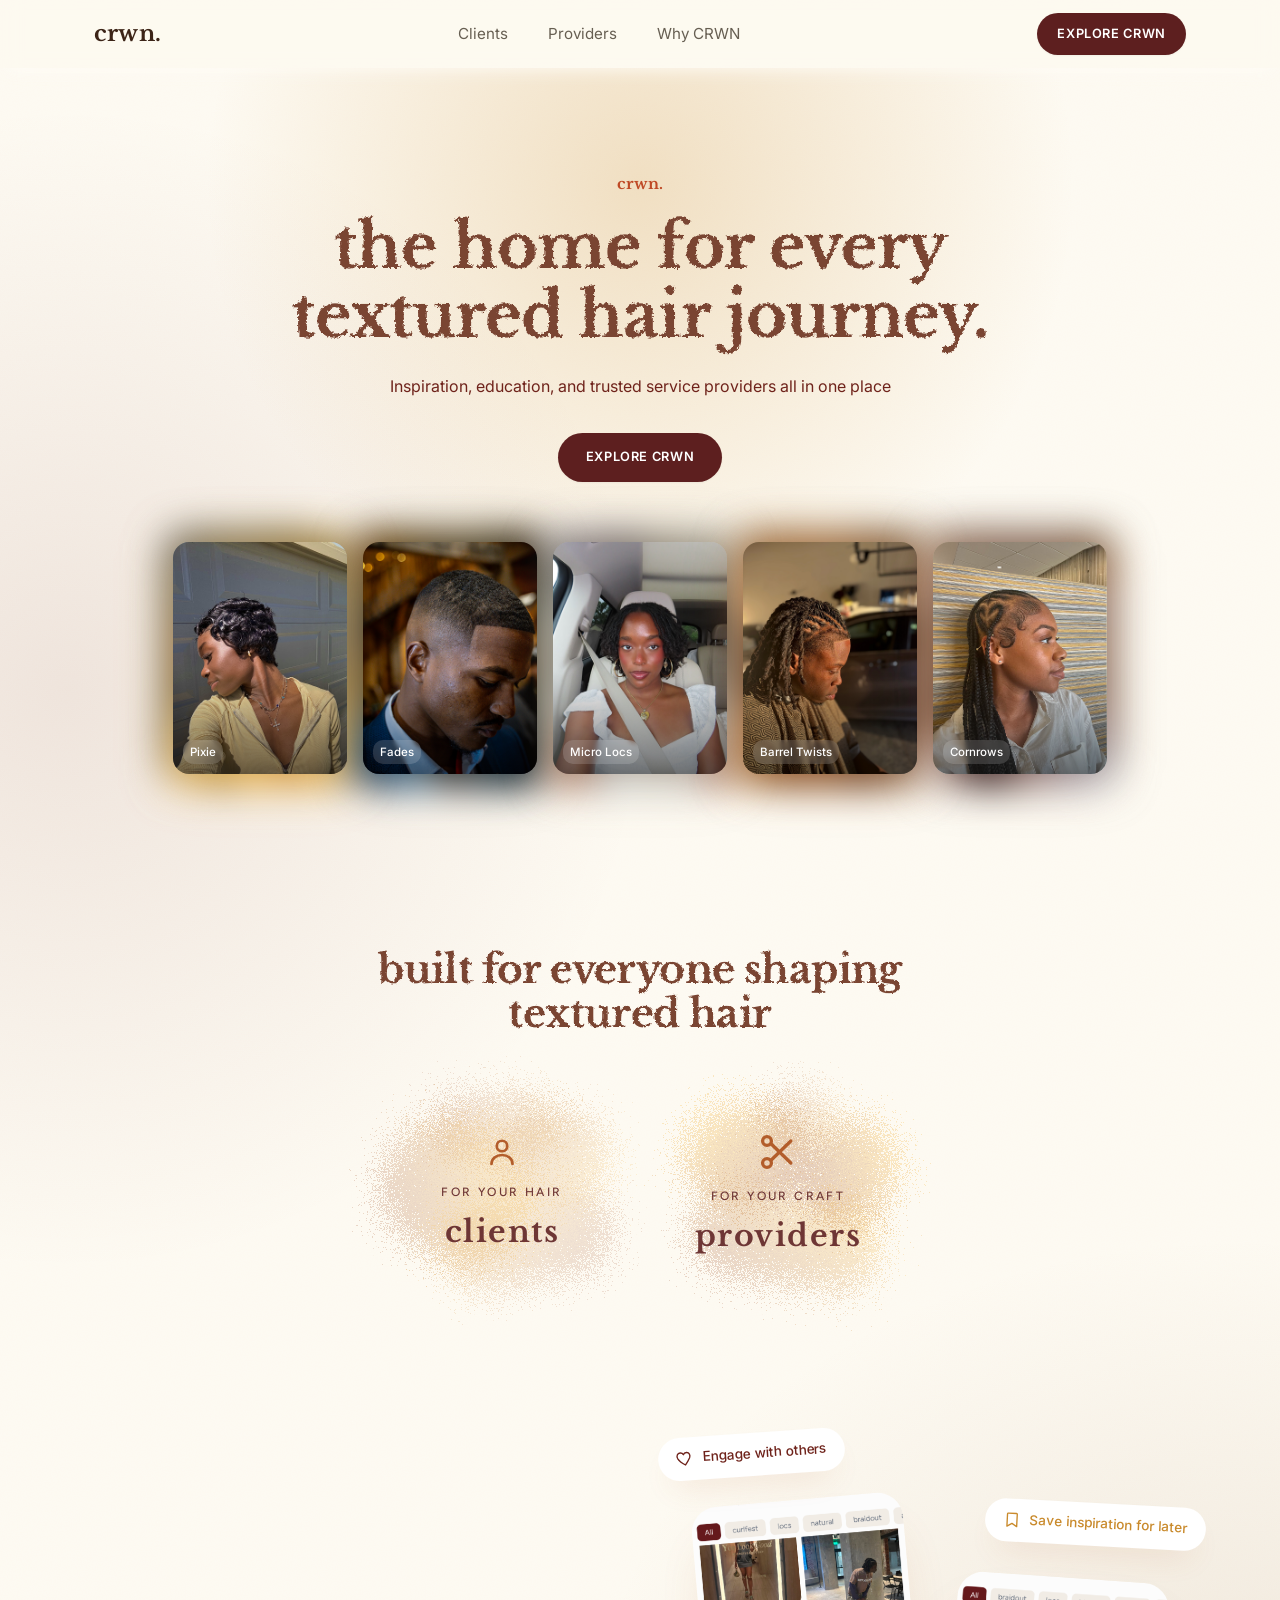
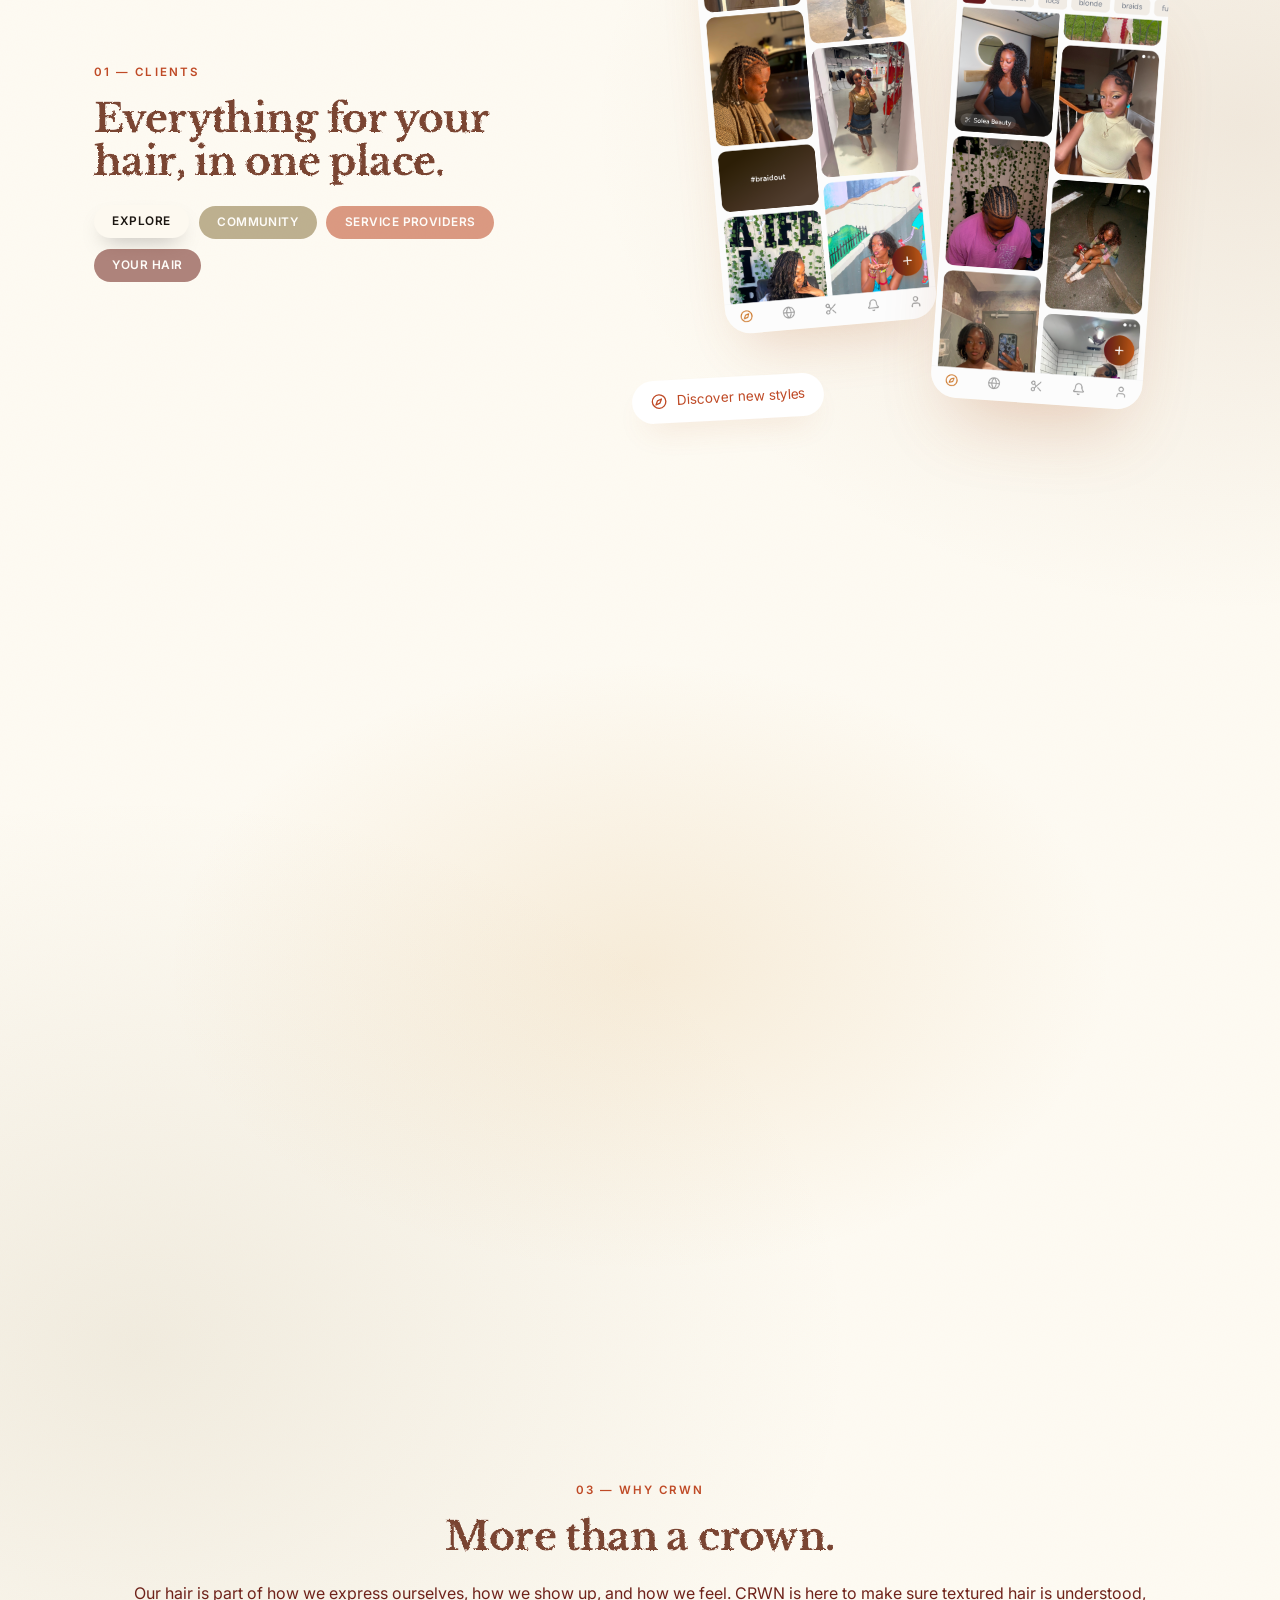
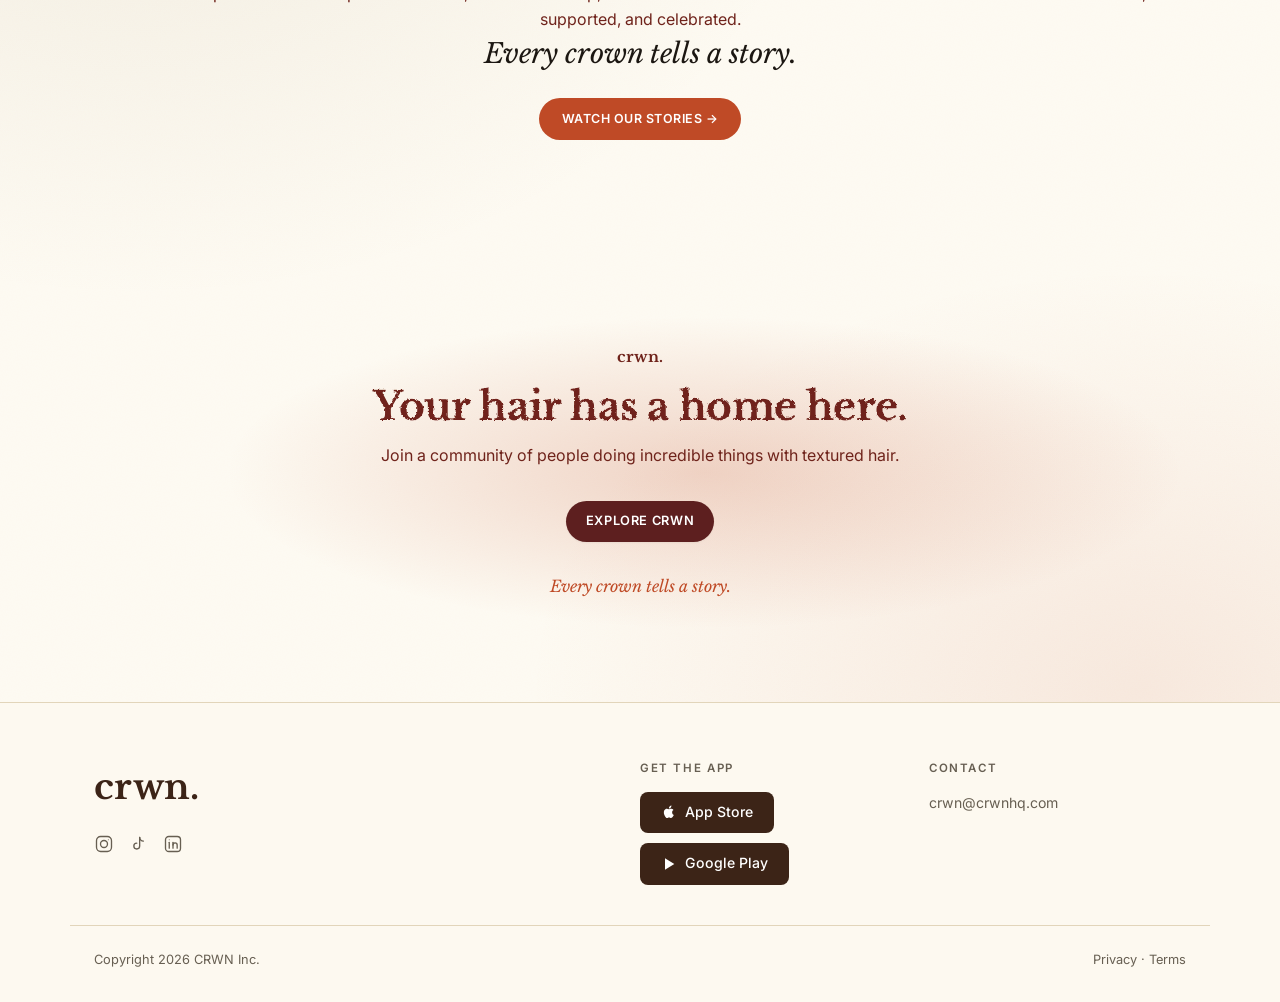
==== commit 65391d52: "Fix tablet-width overlap and viewport overflow; lighten mobile heading texture Responsive audit foun" ====
--- a/index.html
+++ b/index.html
@@ -53,6 +53,17 @@
         <feTurbulence type="fractalNoise" baseFrequency="0.3333333432674408 0.3333333432674408" numOctaves="3" seed="2028" result="noise" />
         <feDisplacementMap in="SourceGraphic" in2="noise" scale="2.9" xChannelSelector="R" yChannelSelector="G" />
       </filter>
+      <!-- Mobile variants: headings render smaller there, so the same
+           displacement strength reads as noticeably rougher/harder to
+           read; use a lighter scale below the mobile breakpoint. -->
+      <filter id="rough-edge-mobile" x="-20%" y="-40%" width="140%" height="180%">
+        <feTurbulence type="fractalNoise" baseFrequency="0.3333333432674408 0.3333333432674408" numOctaves="3" seed="2028" result="noise" />
+        <feDisplacementMap in="SourceGraphic" in2="noise" scale="2.2" xChannelSelector="R" yChannelSelector="G" />
+      </filter>
+      <filter id="rough-edge-sm-mobile" x="-20%" y="-40%" width="140%" height="180%">
+        <feTurbulence type="fractalNoise" baseFrequency="0.3333333432674408 0.3333333432674408" numOctaves="3" seed="2028" result="noise" />
+        <feDisplacementMap in="SourceGraphic" in2="noise" scale="1.4" xChannelSelector="R" yChannelSelector="G" />
+      </filter>
     </defs>
   </svg>
 
--- a/styles.css
+++ b/styles.css
@@ -1254,14 +1254,26 @@
     grid-template-columns: 1fr;
   }
   .feature__inner--reverse .feature__media { order: 2; }
+  /* Stacked layout: floating callout pills (phone-callout, negative
+     top offsets up to -66px) need real clearance from the text block
+     above them, or they overlap it at these in-between widths. */
+  .feature__inner, .feature__inner--reverse { row-gap: 6rem; }
 
   .feature__text { max-width: none; }
   .footer__bottom { flex-direction: column; gap: 0.5rem; }
 }
 
+/* Two-column layout is active here (>860px) but the container isn't
+   wide enough yet for phone-stack (448px) plus phone-callout--save's
+   full -50px right offset without spilling past the viewport edge. */
+@media (min-width: 861px) and (max-width: 1150px) {
+  .phone-callout--save { right: 0px; }
+}
+
 @media (max-width: 600px) {
-  .hero h1 { font-size: clamp(1.9rem, 8.5vw, 2.6rem); }
+  .hero h1 { font-size: clamp(1.9rem, 8.5vw, 2.6rem); filter: url(#rough-edge-mobile); }
   .hero h1 br { display: none; }
+  h2, .legal__head h1 { filter: url(#rough-edge-sm-mobile); }
 
   .palette { gap: 8px; }
   .style-card { width: calc(33.333% - 6px); }
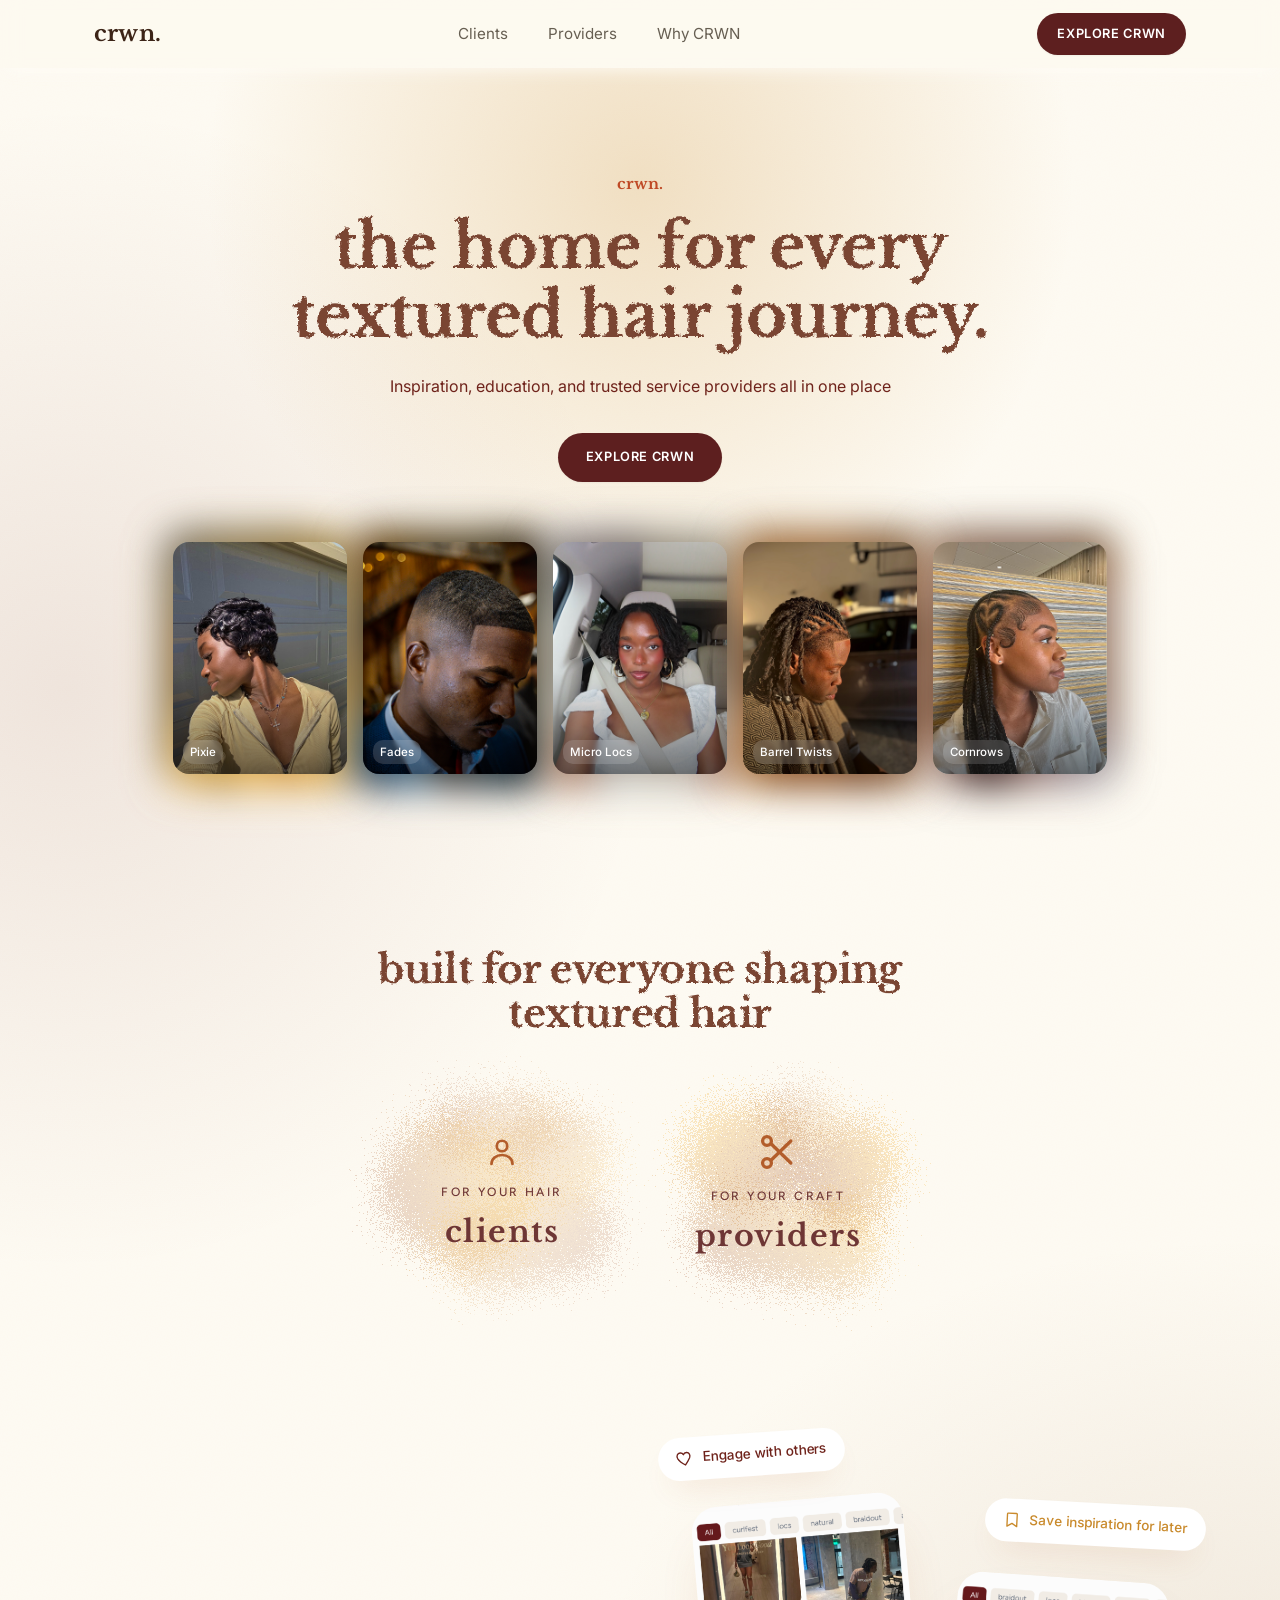
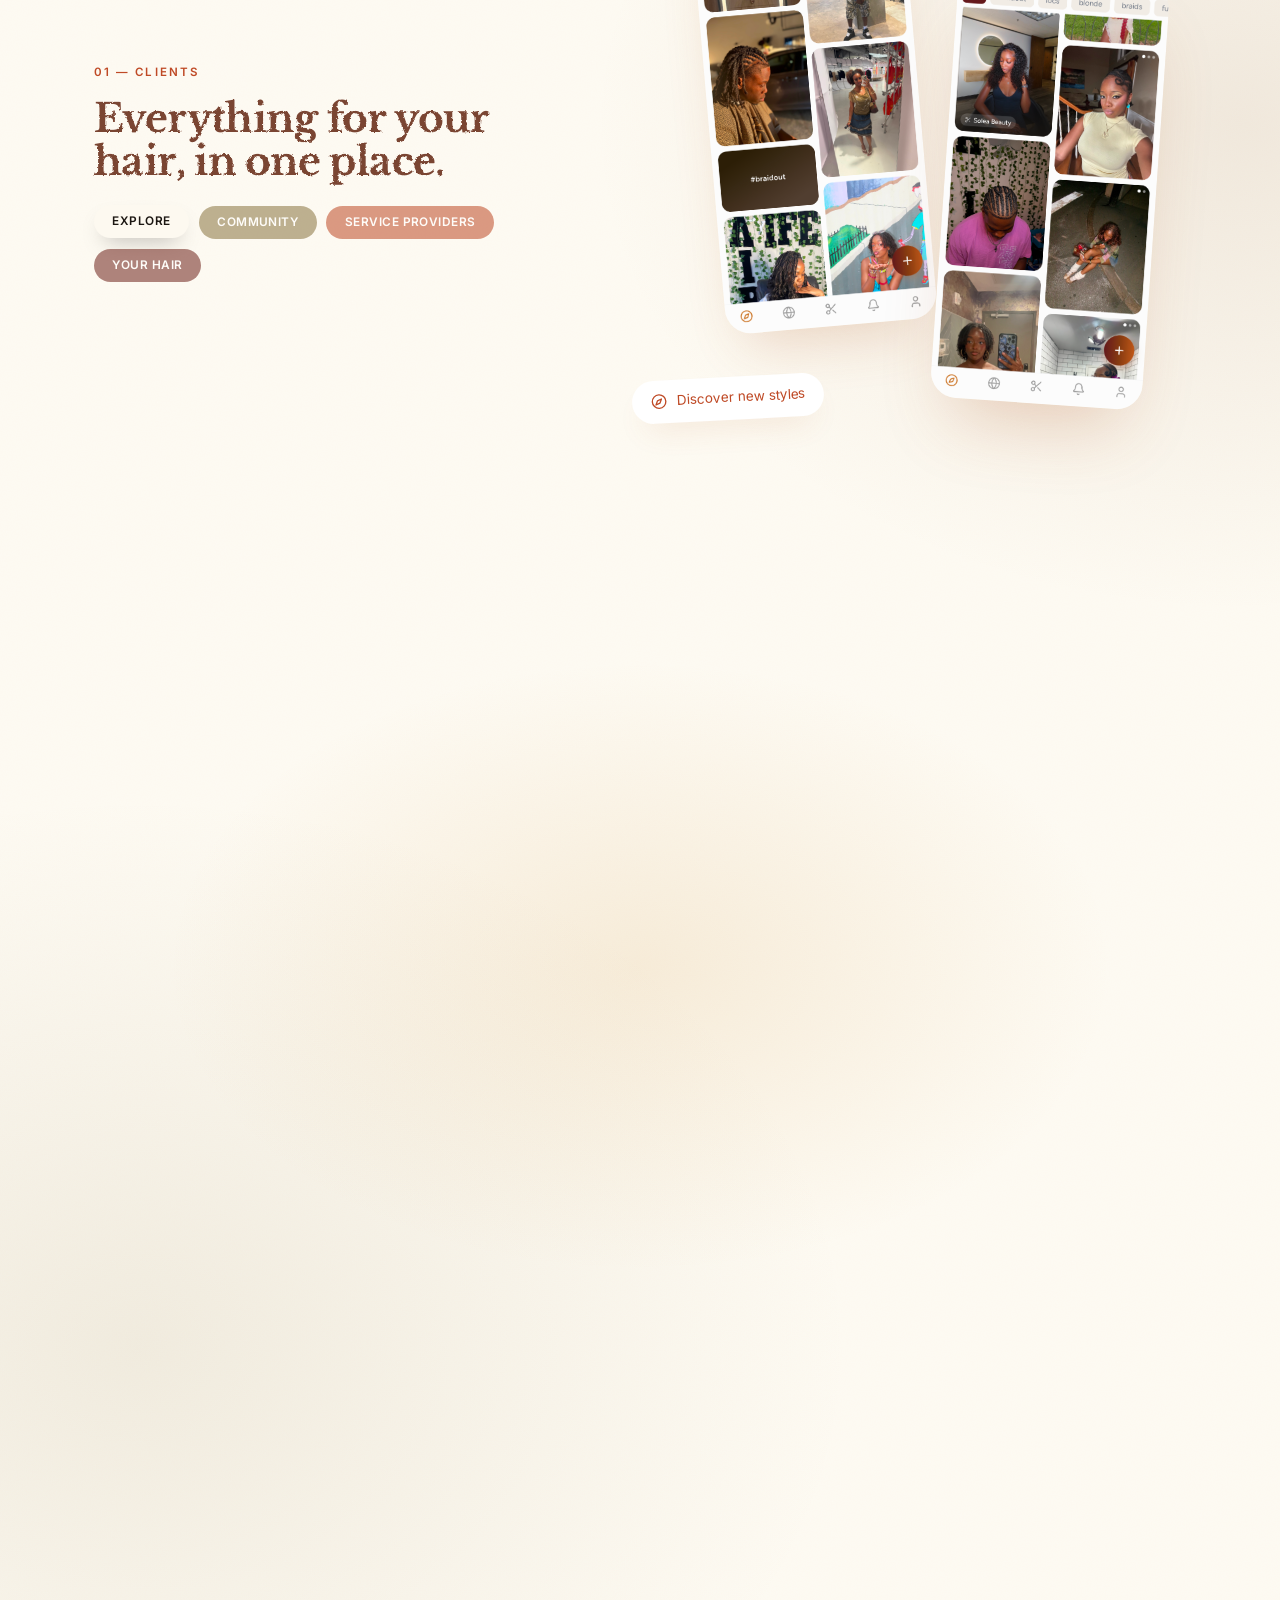
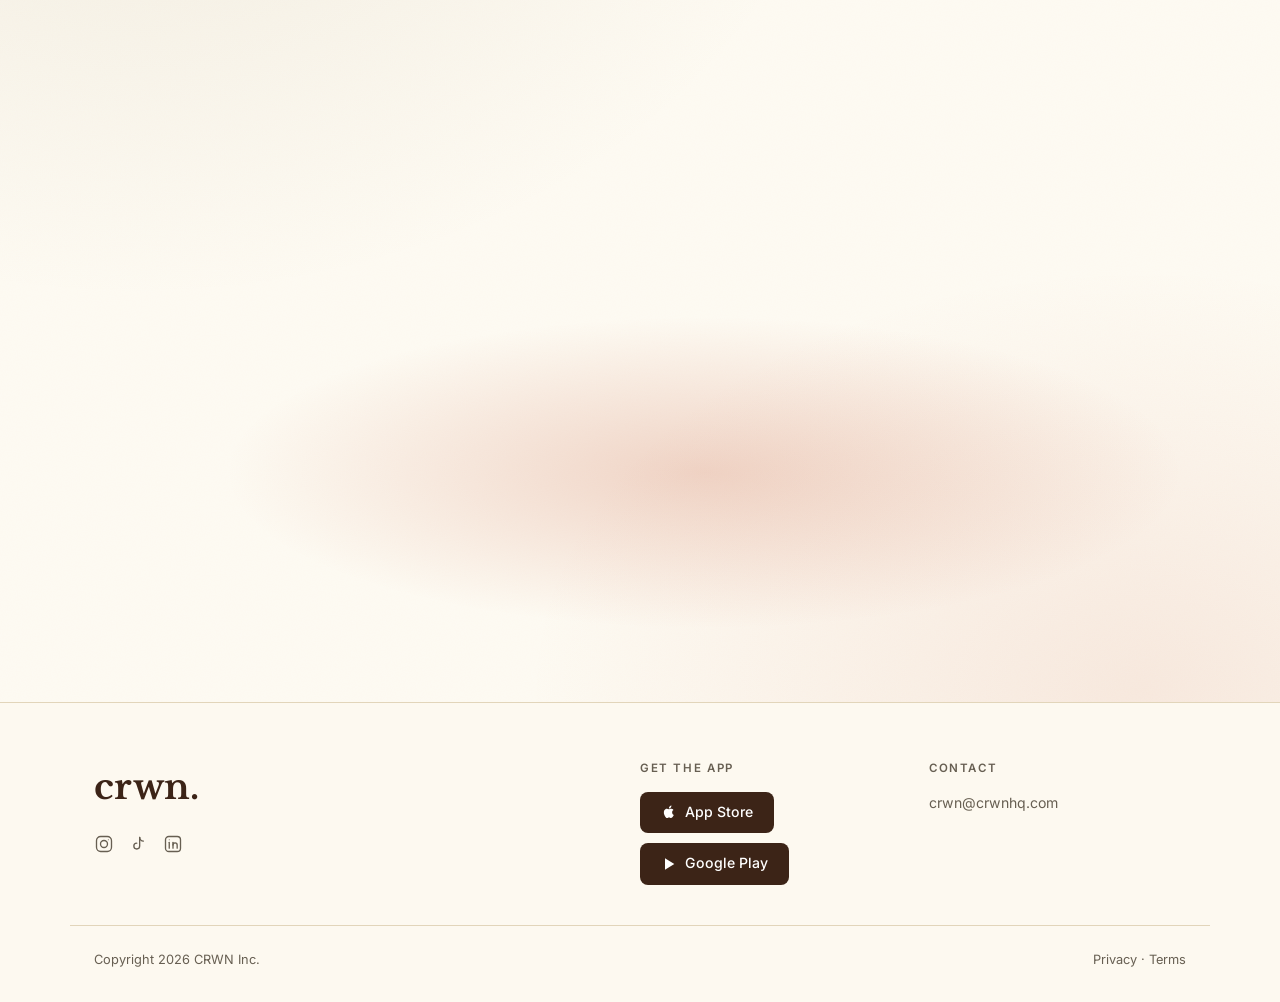
==== commit faf2f75d: "Point Explore CRWN links to /app instead of the raw crwn-five.vercel.app URL Keeps users on crwnhq.c" ====
--- a/index.html
+++ b/index.html
@@ -79,7 +79,7 @@
       </nav>
 
       <div class="header__actions">
-        <a href="https://crwn-five.vercel.app/" target="_blank" rel="noopener" class="btn btn--maroon">Explore CRWN</a>
+        <a href="/app" class="btn btn--maroon">Explore CRWN</a>
       </div>
 
       <button class="nav-toggle" aria-label="Toggle menu" aria-expanded="false">
@@ -98,7 +98,7 @@
           Inspiration, education, and trusted service providers all in one place
         </p>
         <div class="hero__cta">
-          <a href="https://crwn-five.vercel.app/" target="_blank" rel="noopener" class="btn btn--maroon">Explore CRWN</a>
+          <a href="/app" class="btn btn--maroon">Explore CRWN</a>
         </div>
       </div>
 
@@ -388,7 +388,7 @@
         <h2>Your hair has a home here.</h2>
         <p>Join a community of people doing incredible things with textured hair.</p>
         <div class="hero__cta">
-          <a href="https://crwn-five.vercel.app/" target="_blank" rel="noopener" class="btn btn--maroon">Explore CRWN</a>
+          <a href="/app" class="btn btn--maroon">Explore CRWN</a>
         </div>
         <p class="cta__note">Every crown tells a story.</p>
       </div>
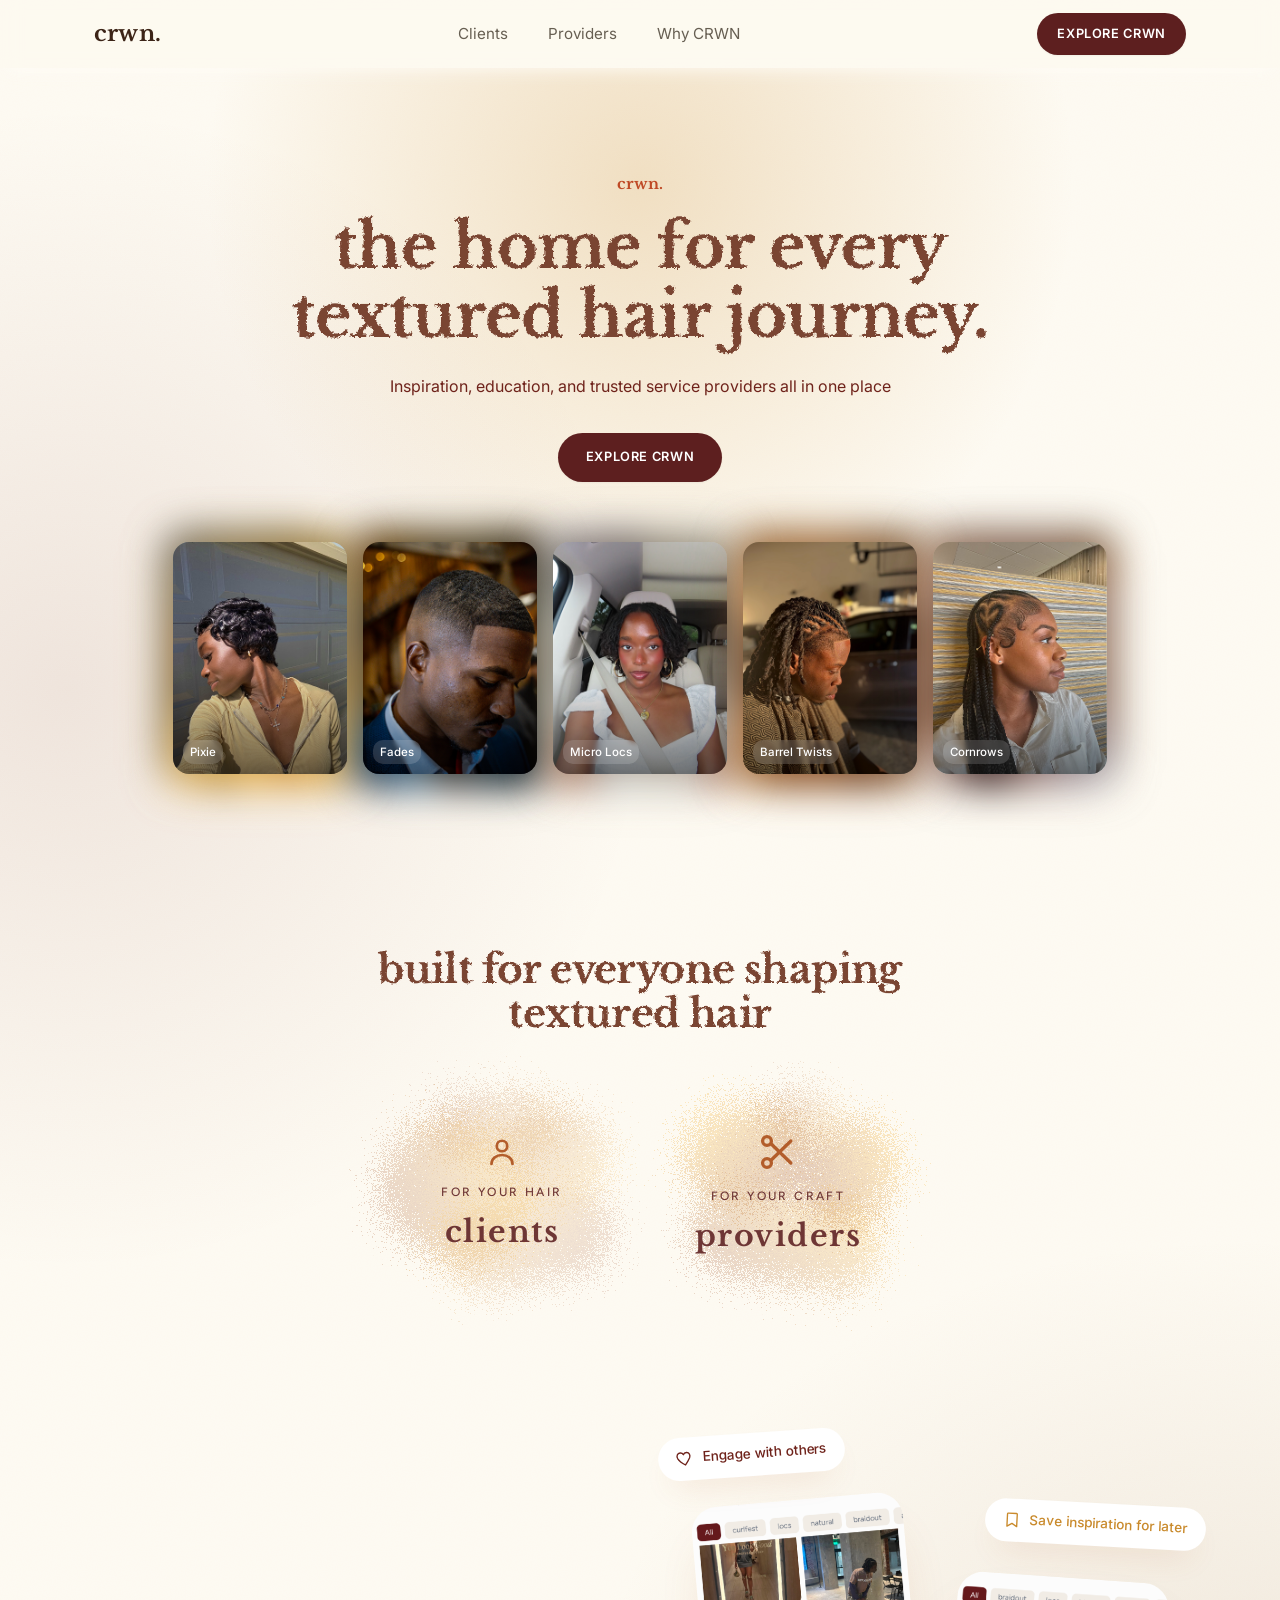
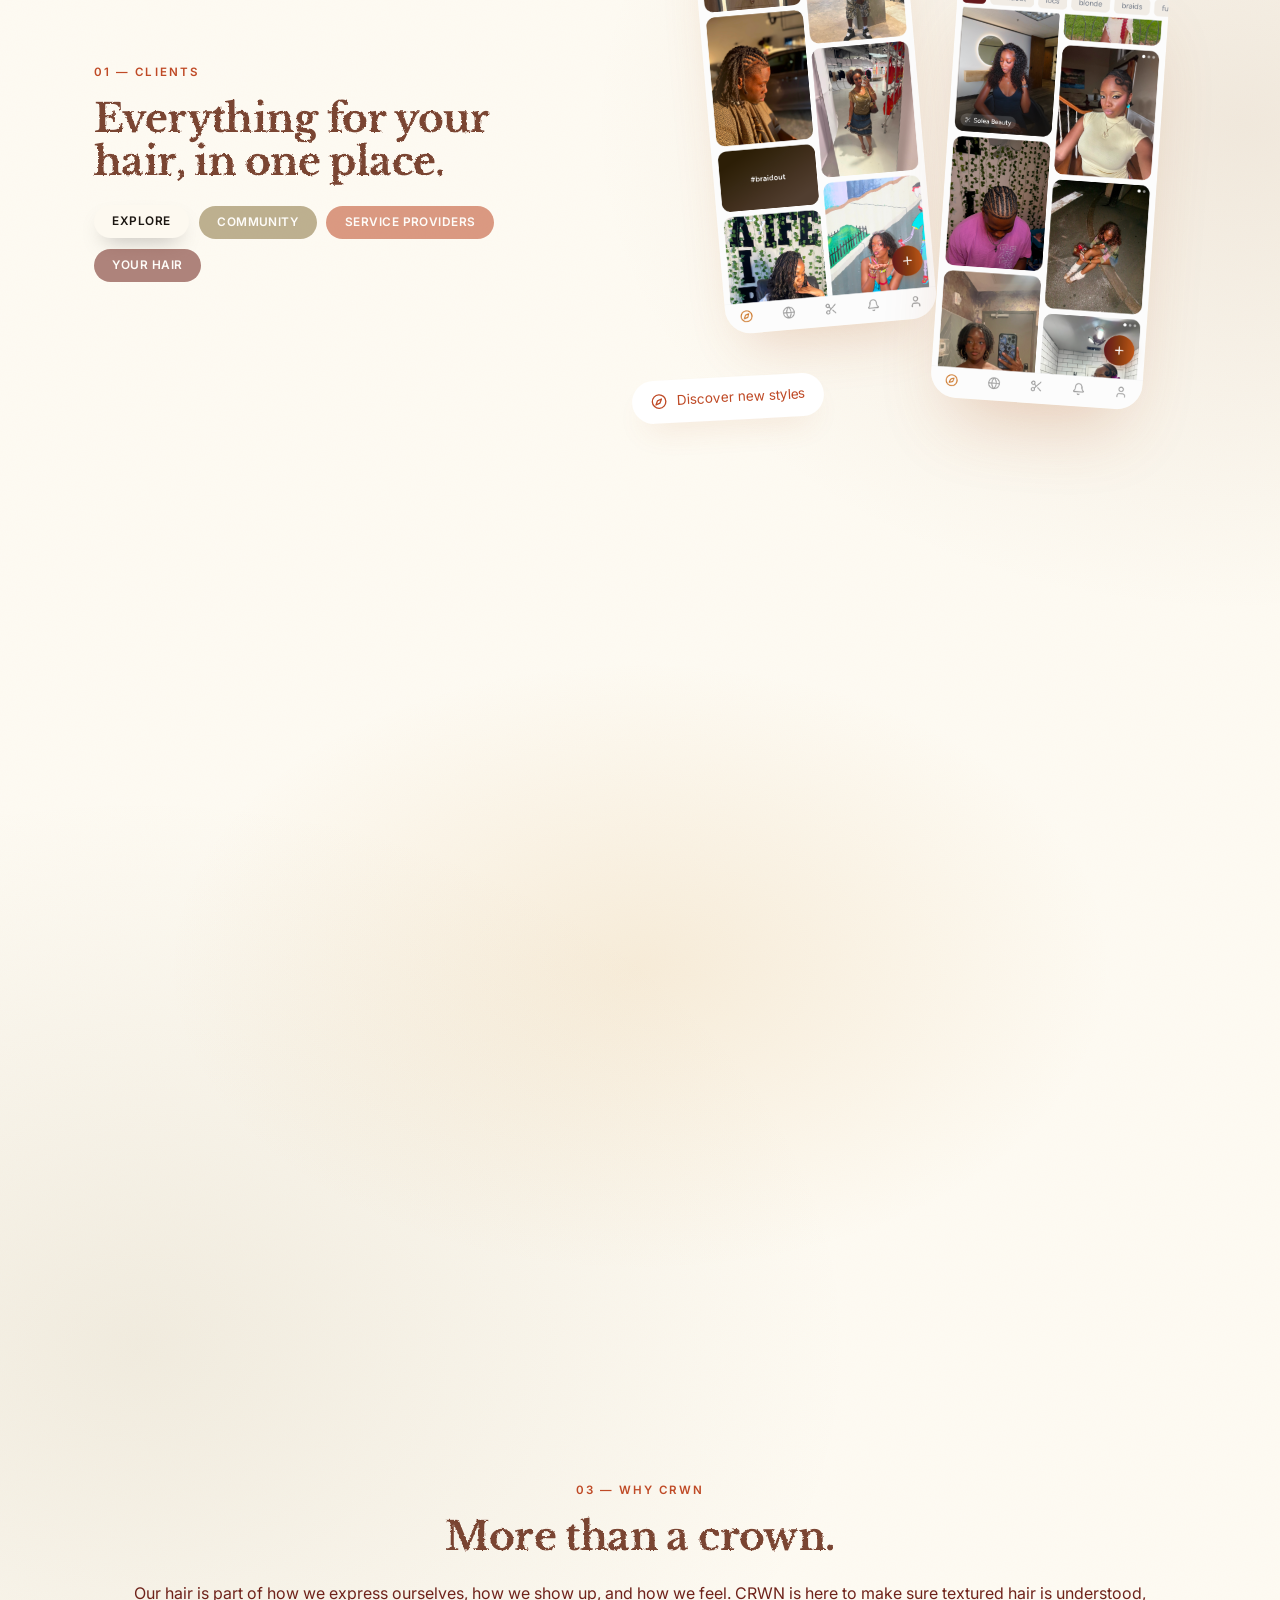
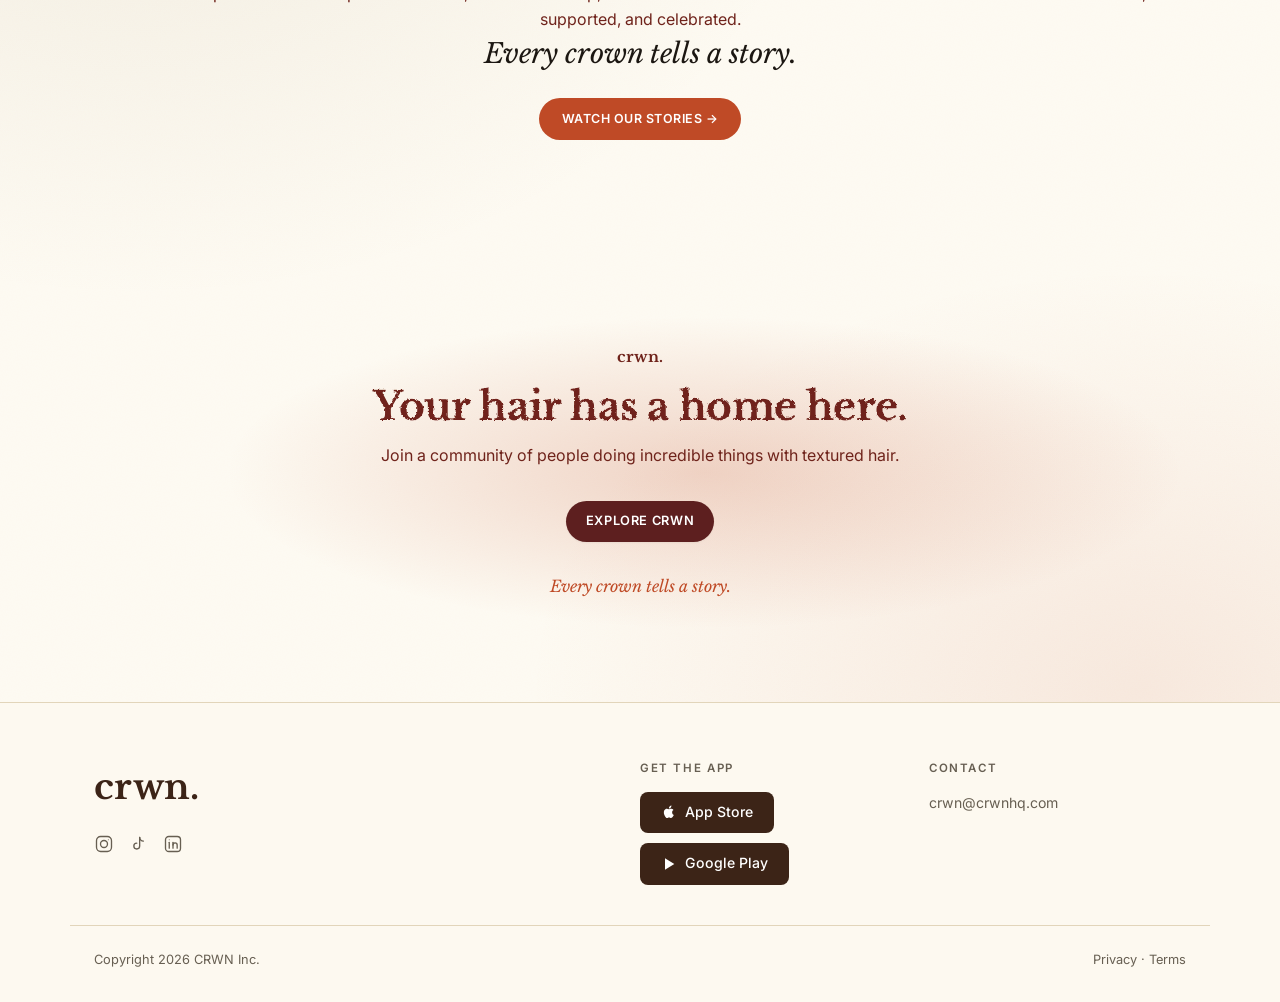
==== commit 6e50b378: "Add favicon using the CRWN app's logo, was showing a generic browser icon Co-Authored-By: Claude Son" ====
--- a/index.html
+++ b/index.html
@@ -4,6 +4,7 @@
   <meta charset="UTF-8" />
   <meta name="viewport" content="width=device-width, initial-scale=1.0" />
   <title>CRWN — The home for every textured hair journey</title>
+  <link rel="icon" type="image/png" href="images/favicon.png" />
   <meta
     name="description"
     content="CRWN is the digital home for textured hair: inspiration, education, and trusted providers, all in one place."
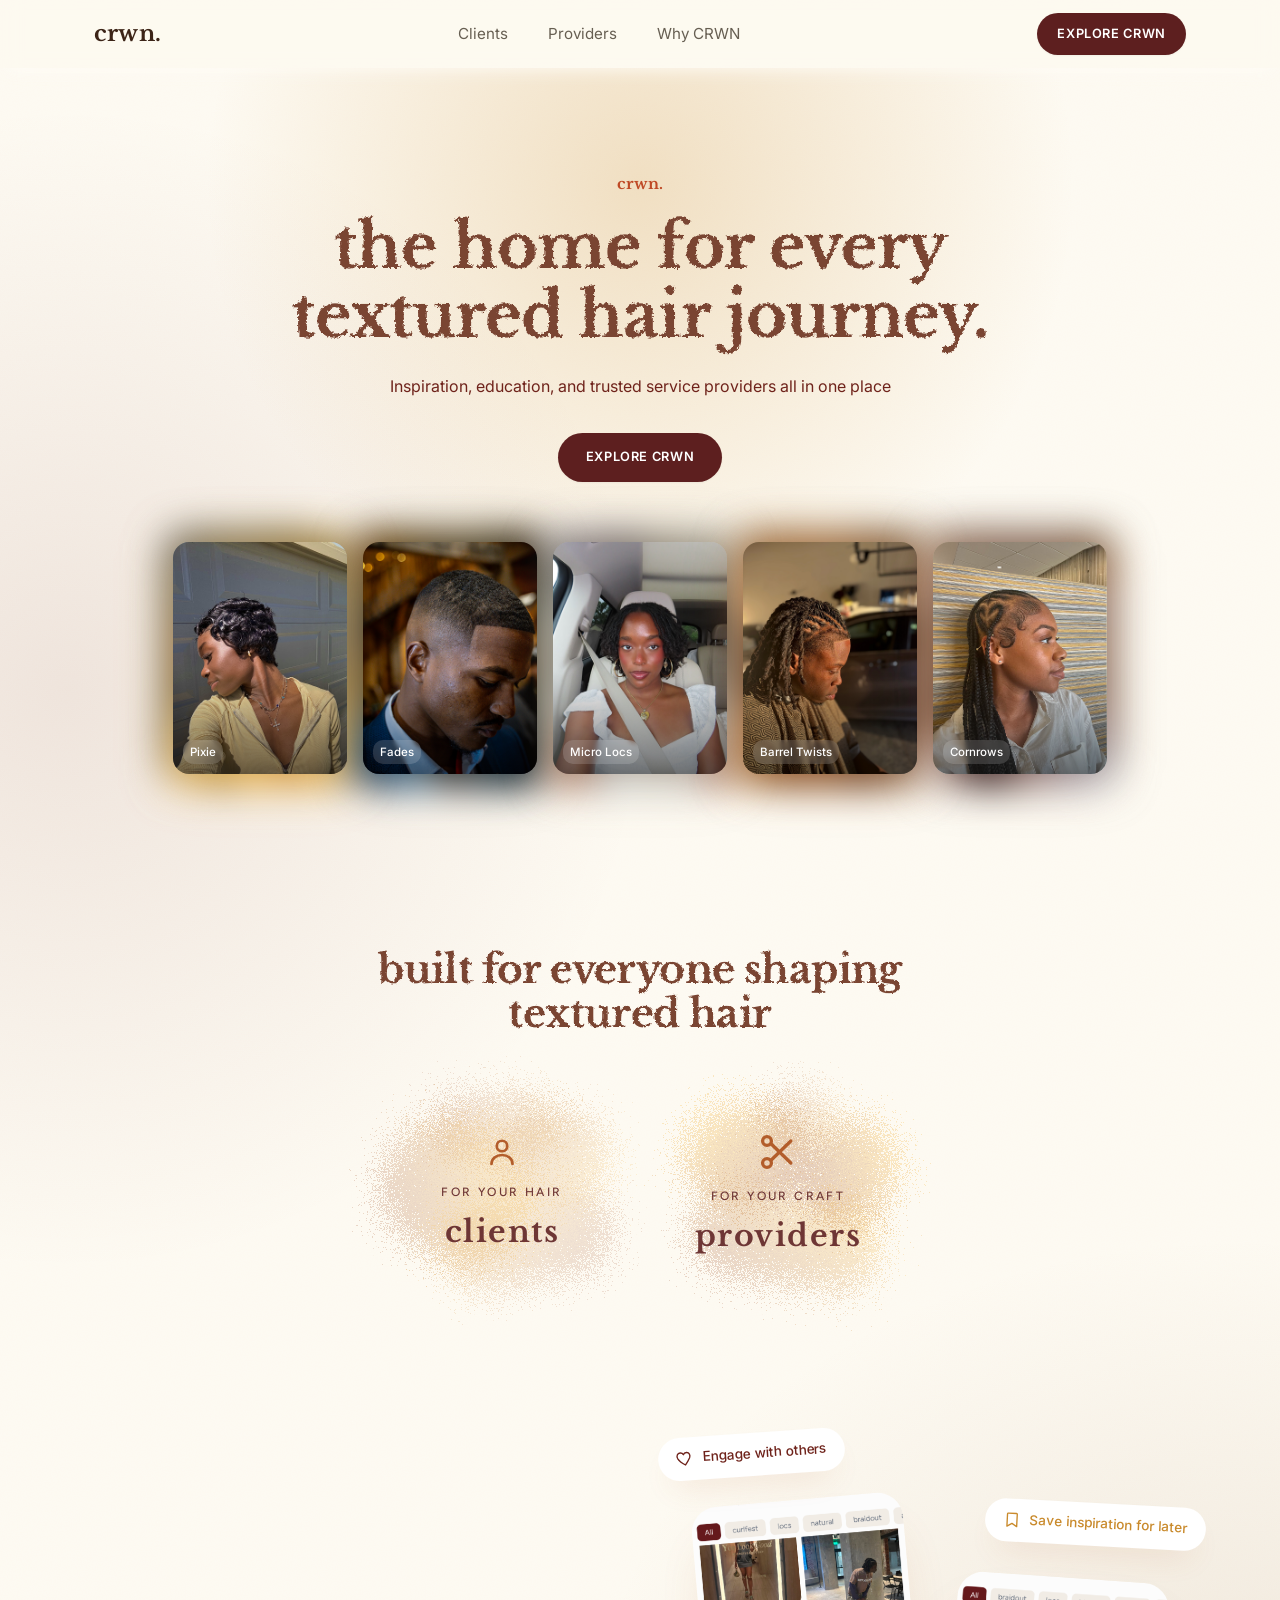
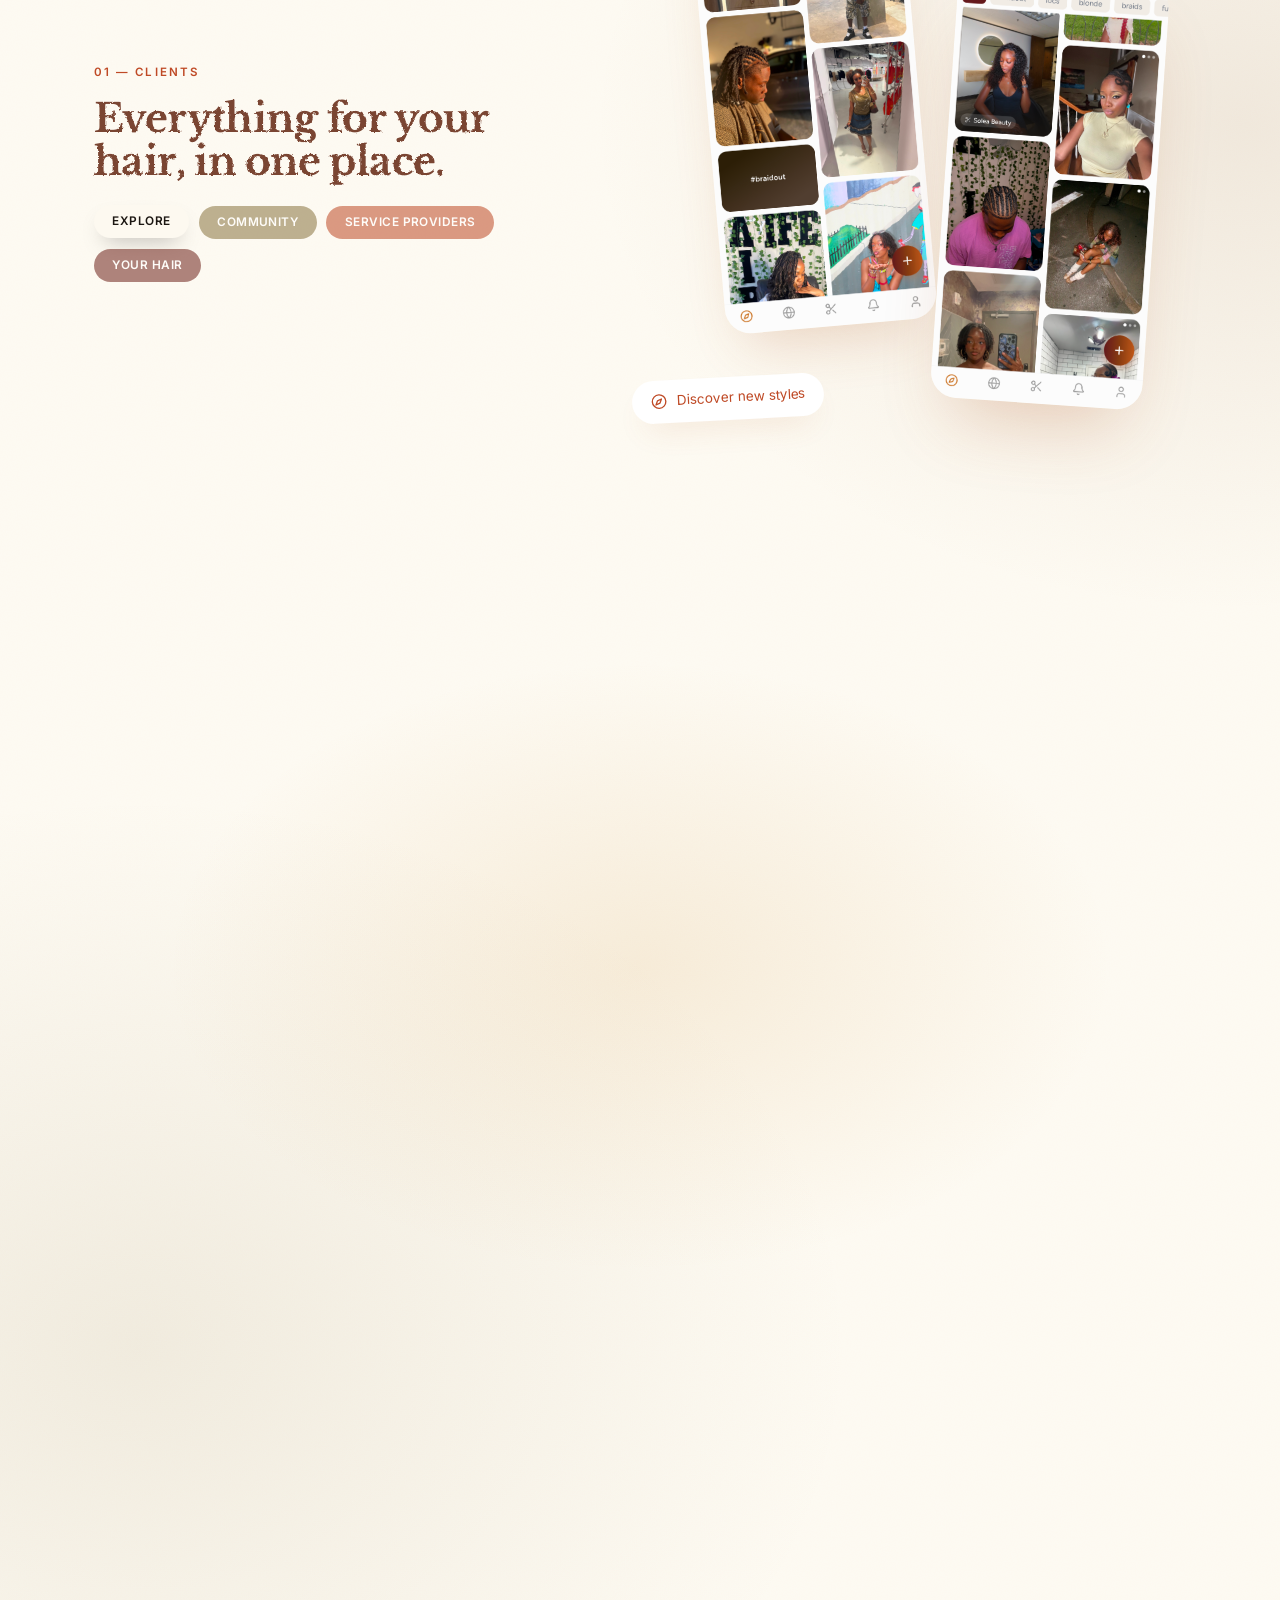
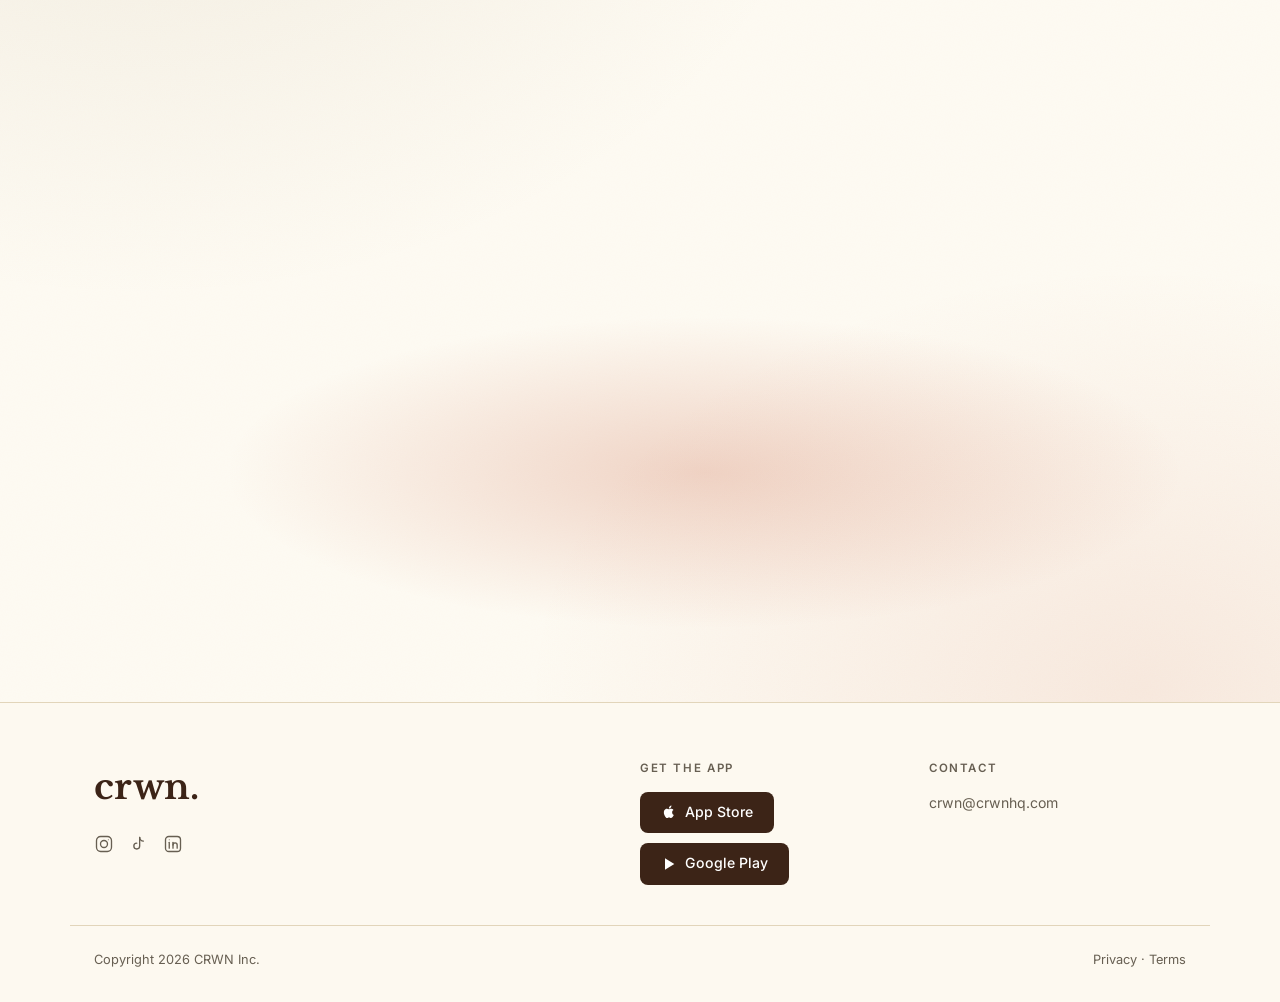
==== commit cda5aa65: "Switch to clean URLs, dropping .html from all internal links Homepage is now crwnhq.com instead of c" ====
--- a/index.html
+++ b/index.html
@@ -378,7 +378,7 @@
           understood, supported, and celebrated.
         </p>
         <p class="community__quote">Every crown tells a story.</p>
-        <a href="stories.html" target="_blank" rel="noopener" class="pill-cta pill-cta--rust">Watch our stories &rarr;</a>
+        <a href="/stories" target="_blank" rel="noopener" class="pill-cta pill-cta--rust">Watch our stories &rarr;</a>
       </div>
     </section>
 
@@ -434,7 +434,7 @@
 
     <div class="container footer__bottom">
       <p>Copyright 2026 CRWN Inc.</p>
-      <p><a href="privacy.html">Privacy</a> &middot; <a href="terms.html">Terms</a></p>
+      <p><a href="/privacy">Privacy</a> &middot; <a href="/terms">Terms</a></p>
     </div>
   </footer>
 
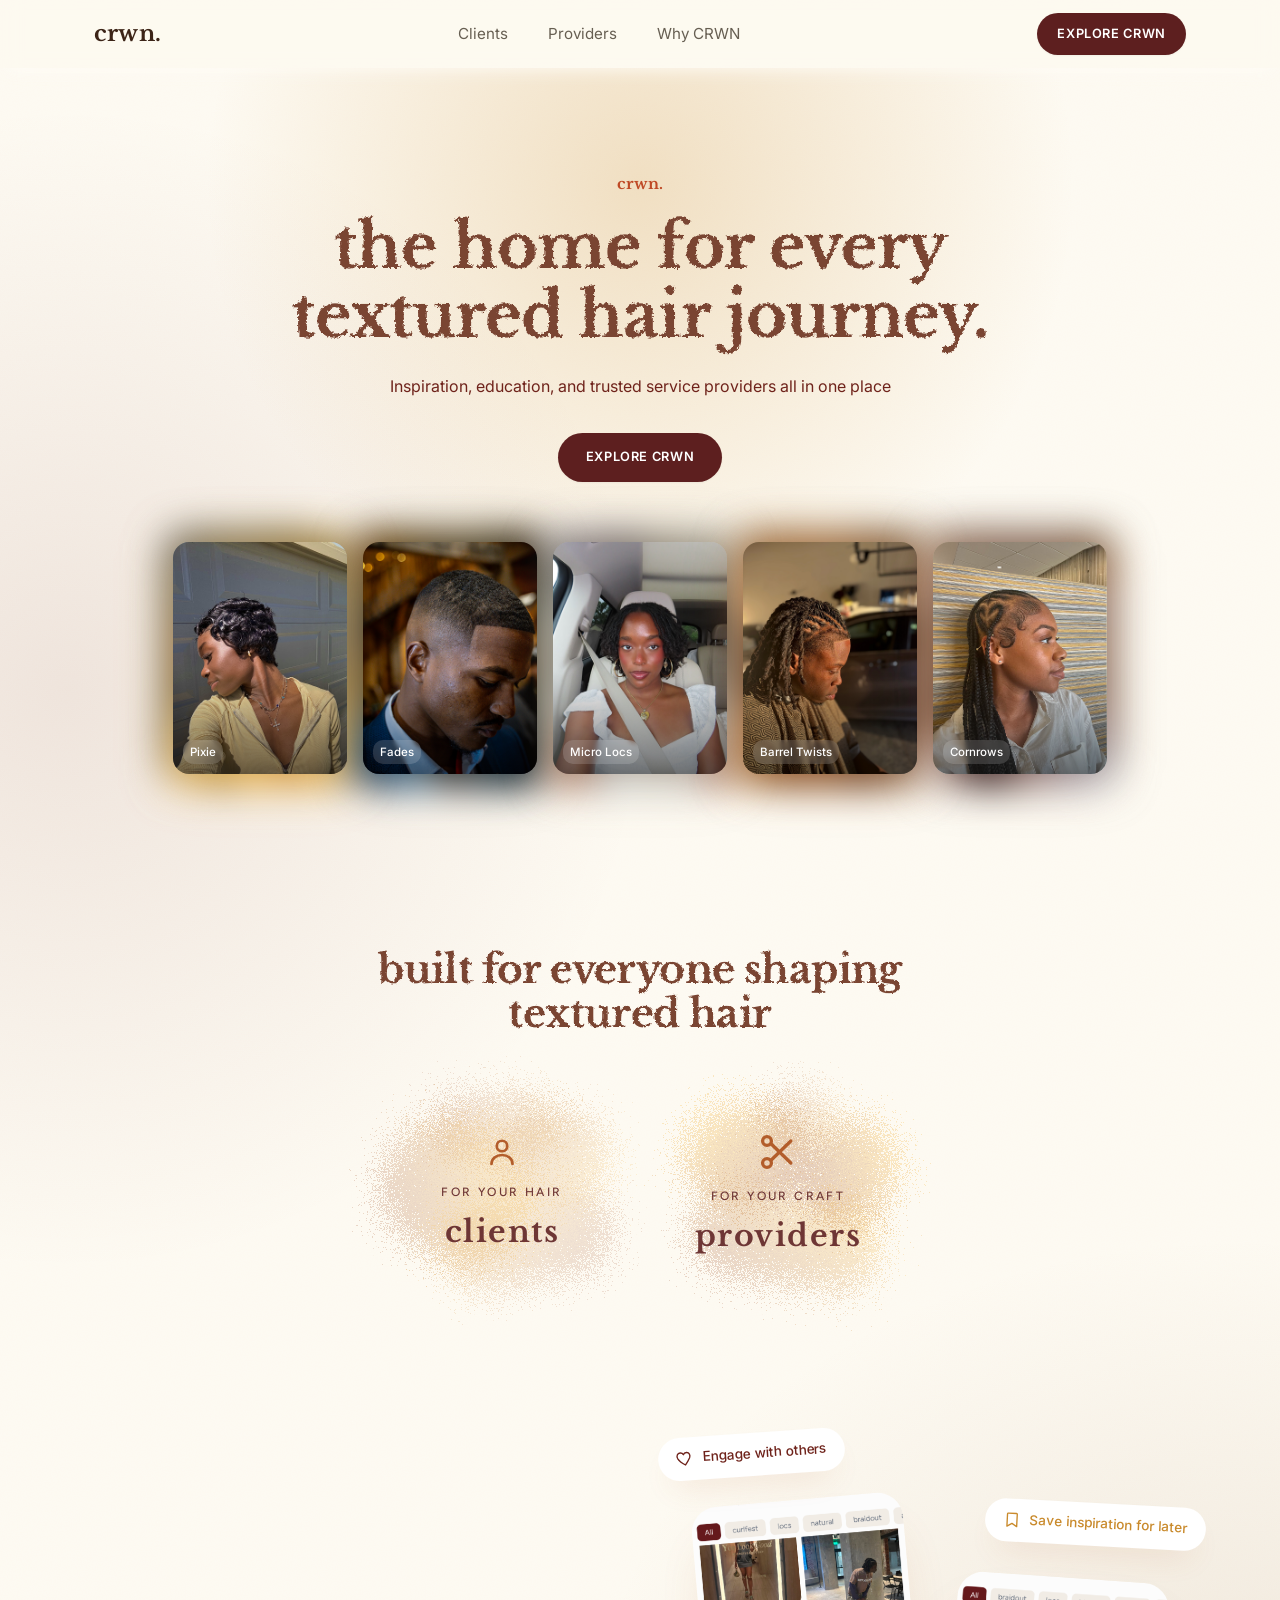
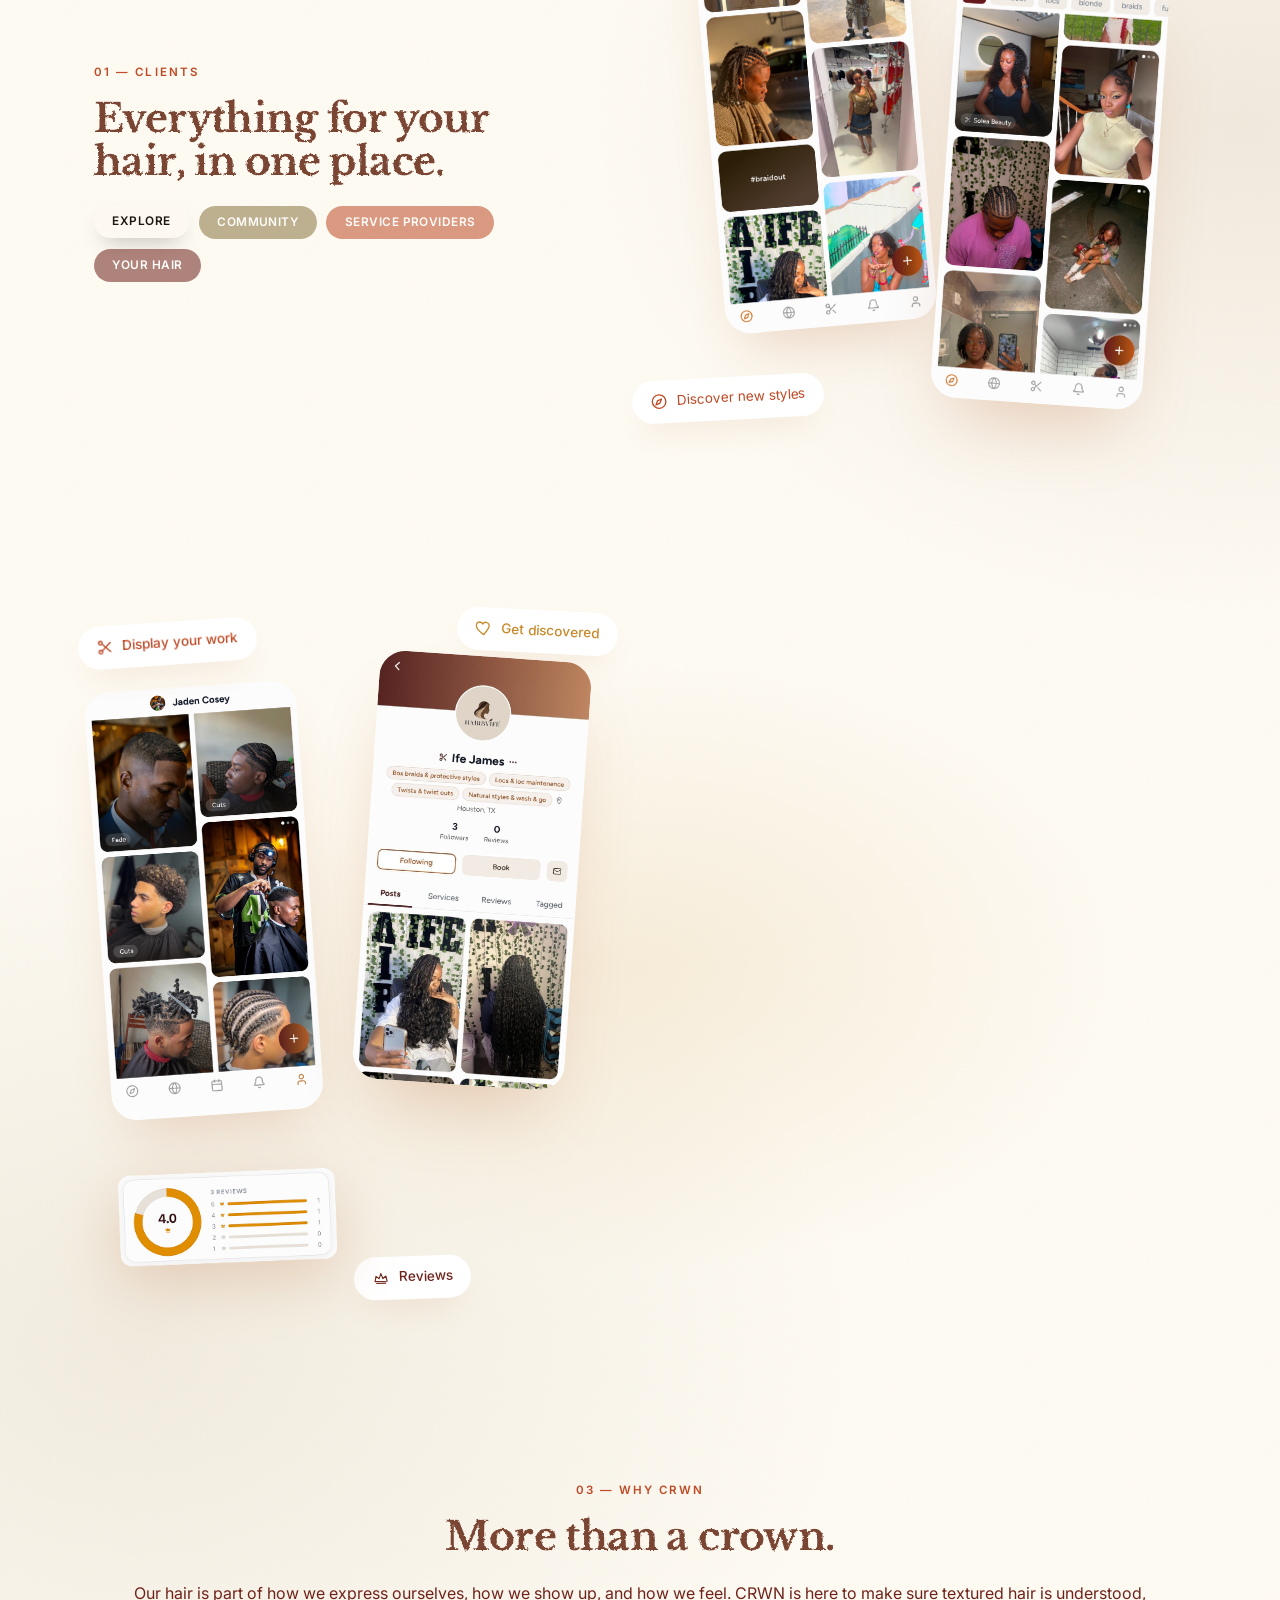
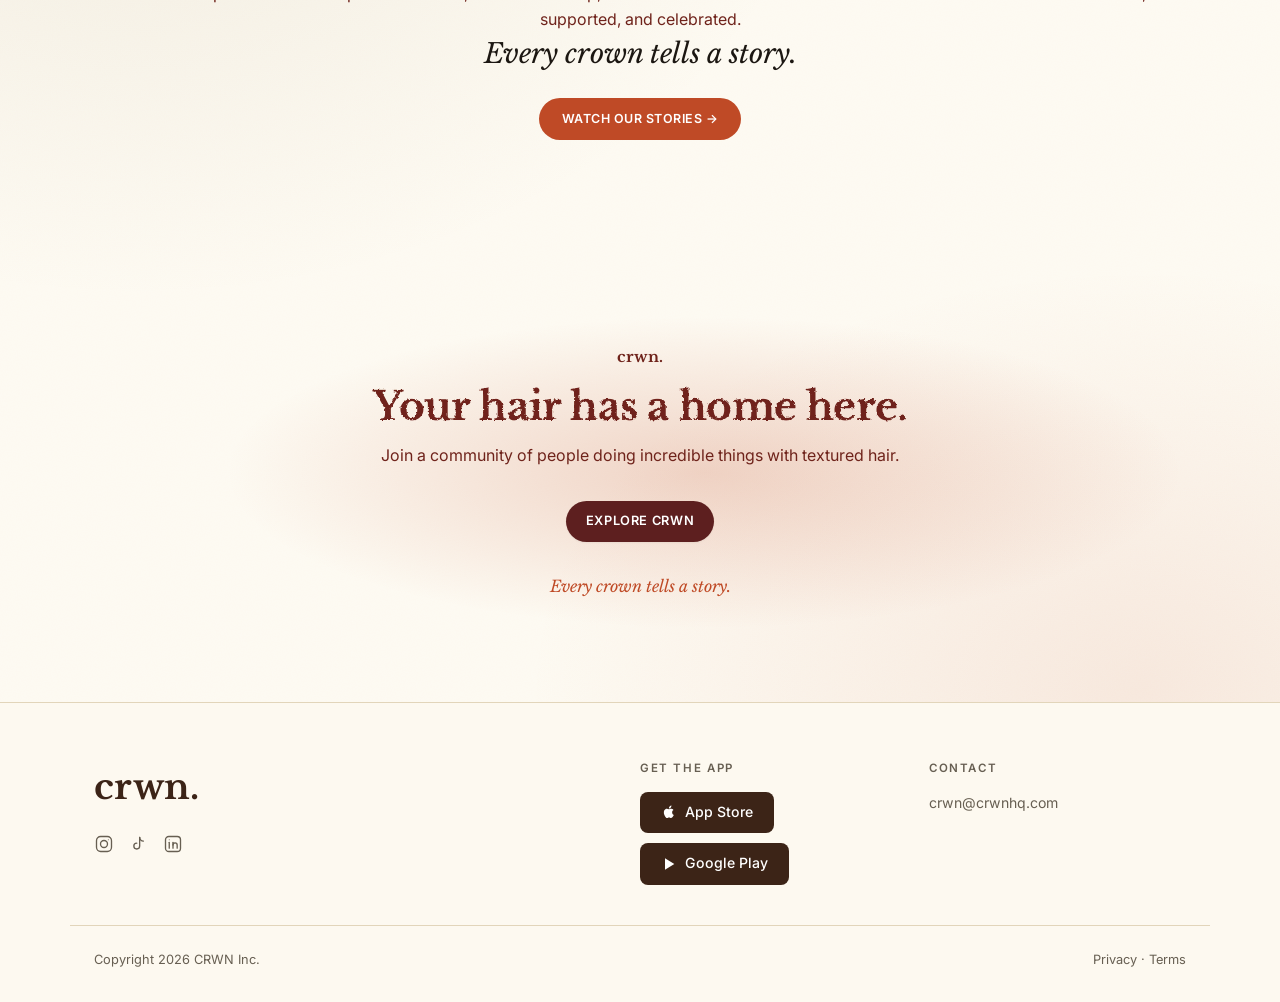
==== commit 021ddd22: "Wire up the real App Store link Points the iOS app banner's "Open" button and the footer "App Store"" ====
--- a/index.html
+++ b/index.html
@@ -4,7 +4,6 @@
   <meta charset="UTF-8" />
   <meta name="viewport" content="width=device-width, initial-scale=1.0" />
   <title>CRWN — The home for every textured hair journey</title>
-  <link rel="icon" type="image/png" href="images/favicon.png" />
   <meta
     name="description"
     content="CRWN is the digital home for textured hair: inspiration, education, and trusted providers, all in one place."
@@ -80,7 +79,7 @@
       </nav>
 
       <div class="header__actions">
-        <a href="/app" class="btn btn--maroon">Explore CRWN</a>
+        <a href="https://crwn-five.vercel.app/" target="_blank" rel="noopener" class="btn btn--maroon">Explore CRWN</a>
       </div>
 
       <button class="nav-toggle" aria-label="Toggle menu" aria-expanded="false">
@@ -99,7 +98,7 @@
           Inspiration, education, and trusted service providers all in one place
         </p>
         <div class="hero__cta">
-          <a href="/app" class="btn btn--maroon">Explore CRWN</a>
+          <a href="https://crwn-five.vercel.app/" target="_blank" rel="noopener" class="btn btn--maroon">Explore CRWN</a>
         </div>
       </div>
 
@@ -378,7 +377,7 @@
           understood, supported, and celebrated.
         </p>
         <p class="community__quote">Every crown tells a story.</p>
-        <a href="/stories" target="_blank" rel="noopener" class="pill-cta pill-cta--rust">Watch our stories &rarr;</a>
+        <a href="stories.html" target="_blank" rel="noopener" class="pill-cta pill-cta--rust">Watch our stories &rarr;</a>
       </div>
     </section>
 
@@ -389,7 +388,7 @@
         <h2>Your hair has a home here.</h2>
         <p>Join a community of people doing incredible things with textured hair.</p>
         <div class="hero__cta">
-          <a href="/app" class="btn btn--maroon">Explore CRWN</a>
+          <a href="https://crwn-five.vercel.app/" target="_blank" rel="noopener" class="btn btn--maroon">Explore CRWN</a>
         </div>
         <p class="cta__note">Every crown tells a story.</p>
       </div>
@@ -416,7 +415,7 @@
 
       <nav class="footer__col" aria-label="Get the app">
         <p class="footer__heading">Get the app</p>
-        <a href="#" class="store-badge" data-coming-soon>
+        <a href="https://apps.apple.com/us/app/crwn/id6806900748" target="_blank" rel="noopener" class="store-badge">
           <svg viewBox="0 0 24 24" fill="currentColor" stroke="none"><path d="M16.7 12.4c0-2.3 1.9-3.4 2-3.5-1.1-1.6-2.8-1.8-3.4-1.8-1.4-.1-2.8.8-3.5.8-.7 0-1.8-.8-3-.8-1.5 0-3 .9-3.8 2.3-1.6 2.8-.4 7 1.2 9.3.8 1.1 1.7 2.4 2.9 2.3 1.2 0 1.6-.7 3-.7 1.4 0 1.8.7 3 .7 1.2 0 2-1.1 2.8-2.2.6-.9.9-1.4 1.3-2.3-.1 0-2.4-.9-2.5-3.6zM14.7 5.4c.6-.8 1.1-1.9 1-3-1 0-2.1.6-2.8 1.5-.6.7-1.2 1.9-1 2.9 1.1.1 2.1-.5 2.8-1.4z"/></svg>
           <span>App Store</span>
         </a>
@@ -434,7 +433,7 @@
 
     <div class="container footer__bottom">
       <p>Copyright 2026 CRWN Inc.</p>
-      <p><a href="/privacy">Privacy</a> &middot; <a href="/terms">Terms</a></p>
+      <p><a href="privacy.html">Privacy</a> &middot; <a href="terms.html">Terms</a></p>
     </div>
   </footer>
 
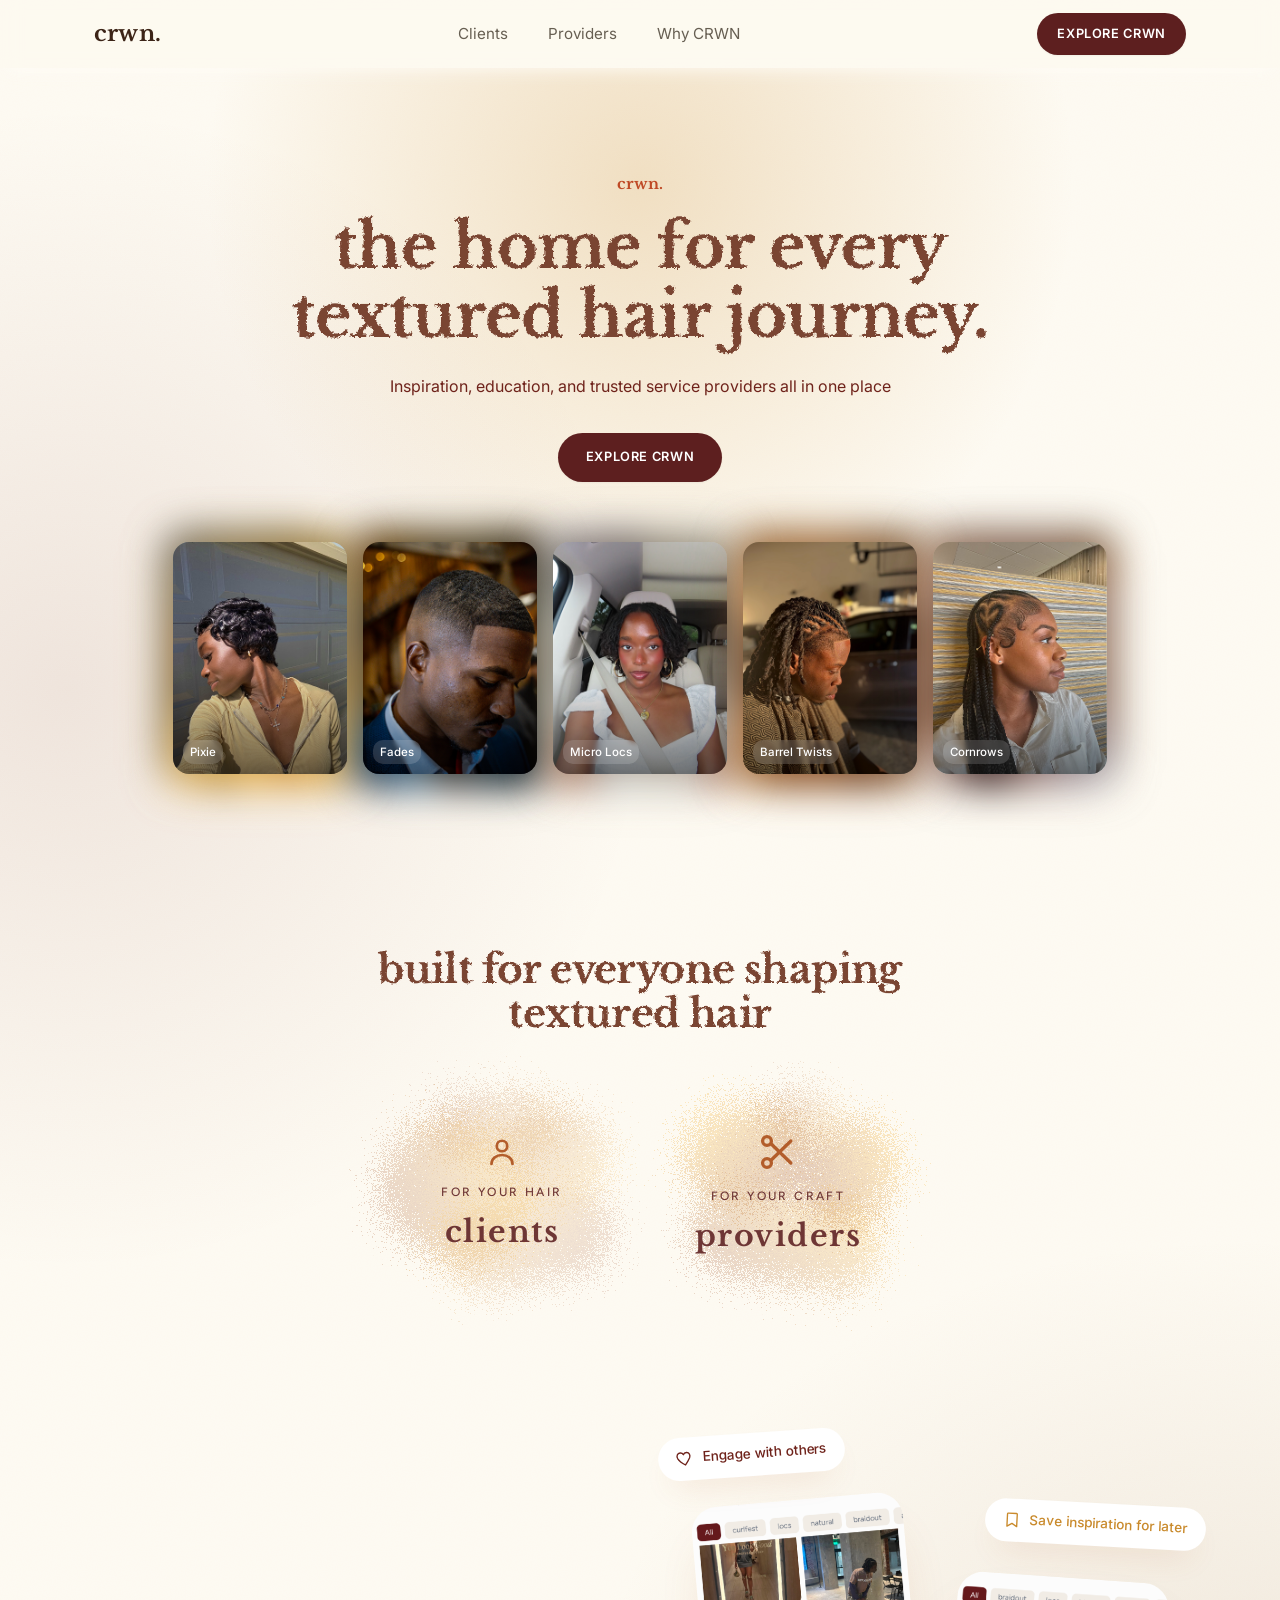
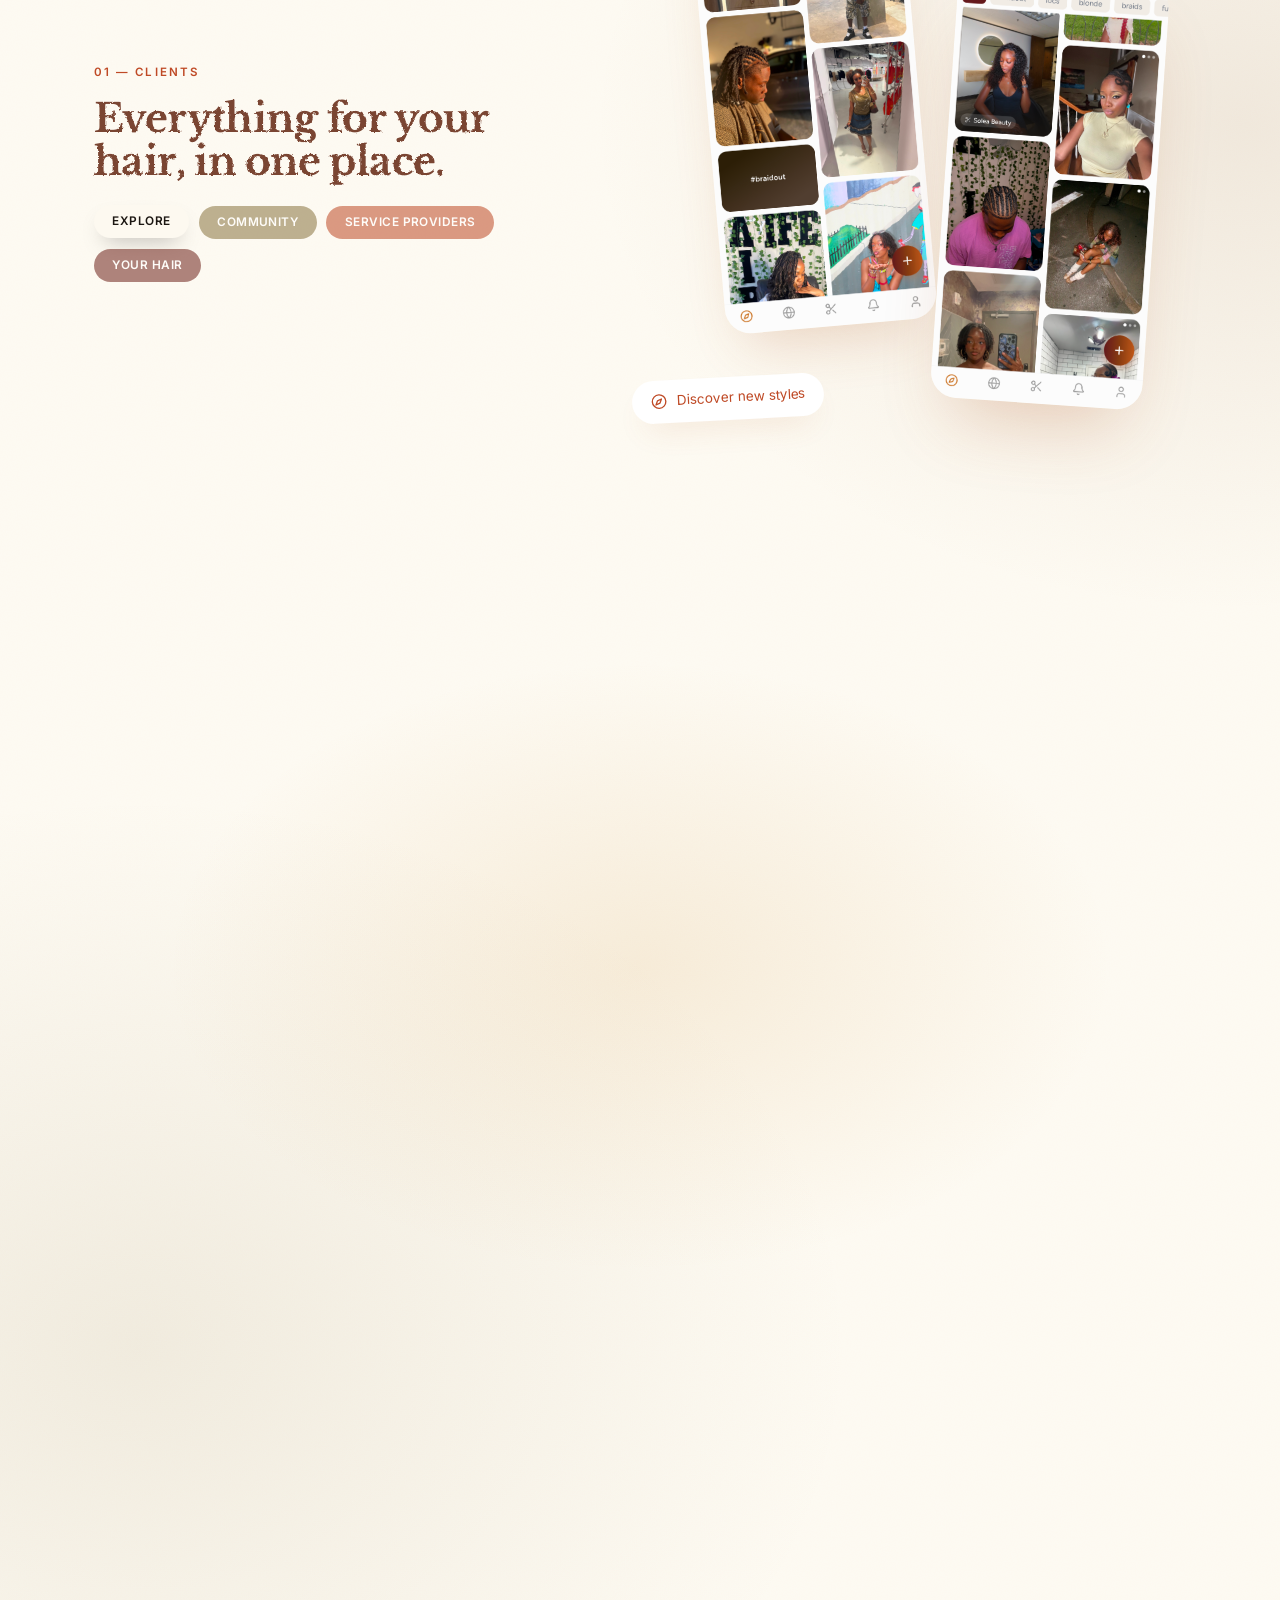
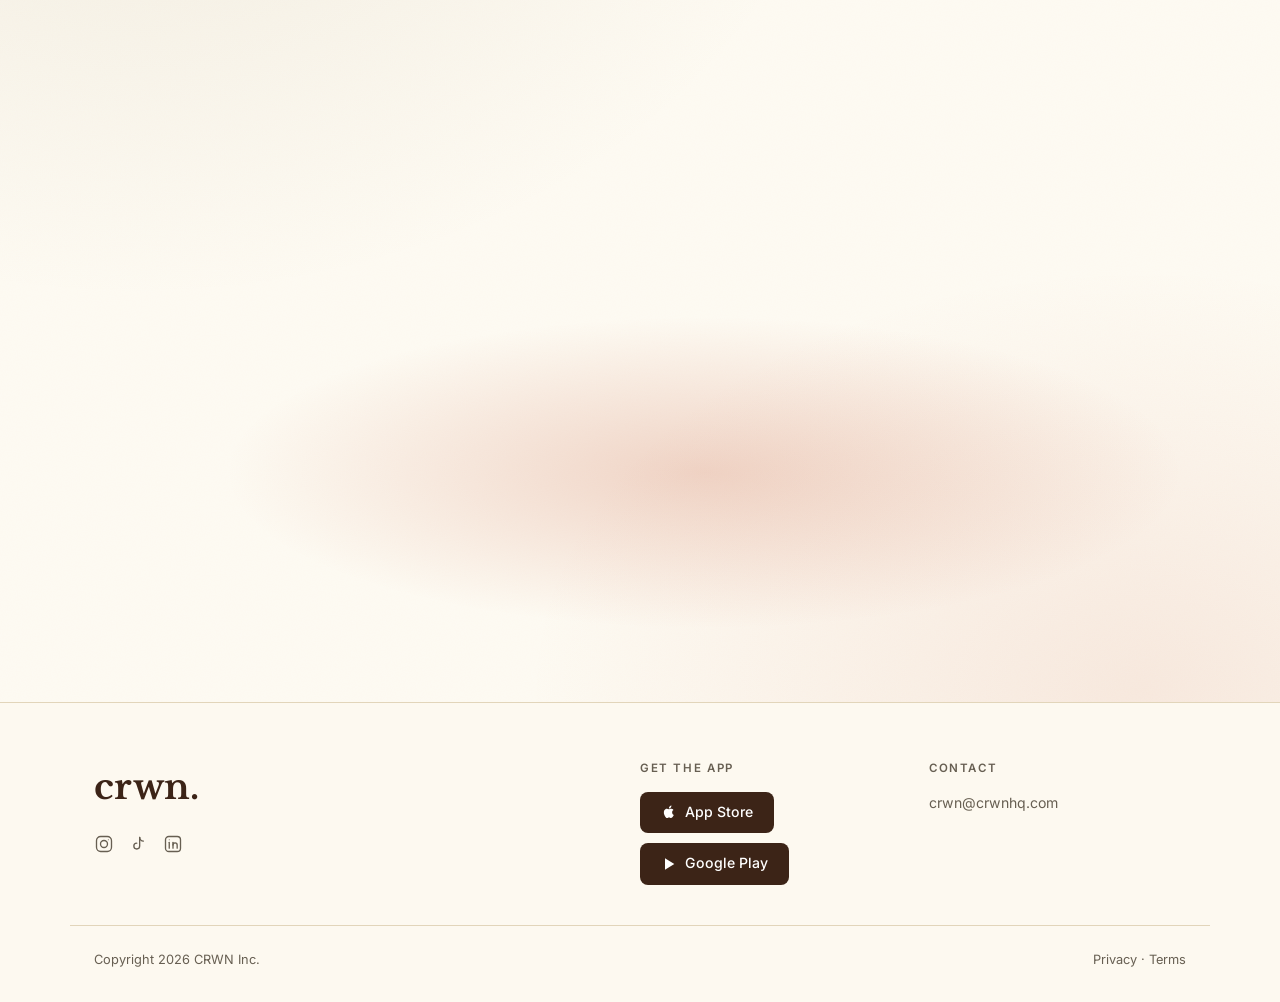
==== commit 86cd390a: "Merge clean-URL and Explore-app proxy work from main" ====
--- a/index.html
+++ b/index.html
@@ -4,6 +4,7 @@
   <meta charset="UTF-8" />
   <meta name="viewport" content="width=device-width, initial-scale=1.0" />
   <title>CRWN — The home for every textured hair journey</title>
+  <link rel="icon" type="image/png" href="images/favicon.png" />
   <meta
     name="description"
     content="CRWN is the digital home for textured hair: inspiration, education, and trusted providers, all in one place."
@@ -79,7 +80,7 @@
       </nav>
 
       <div class="header__actions">
-        <a href="https://crwn-five.vercel.app/" target="_blank" rel="noopener" class="btn btn--maroon">Explore CRWN</a>
+        <a href="/app" class="btn btn--maroon">Explore CRWN</a>
       </div>
 
       <button class="nav-toggle" aria-label="Toggle menu" aria-expanded="false">
@@ -98,7 +99,7 @@
           Inspiration, education, and trusted service providers all in one place
         </p>
         <div class="hero__cta">
-          <a href="https://crwn-five.vercel.app/" target="_blank" rel="noopener" class="btn btn--maroon">Explore CRWN</a>
+          <a href="/app" class="btn btn--maroon">Explore CRWN</a>
         </div>
       </div>
 
@@ -377,7 +378,7 @@
           understood, supported, and celebrated.
         </p>
         <p class="community__quote">Every crown tells a story.</p>
-        <a href="stories.html" target="_blank" rel="noopener" class="pill-cta pill-cta--rust">Watch our stories &rarr;</a>
+        <a href="/stories" target="_blank" rel="noopener" class="pill-cta pill-cta--rust">Watch our stories &rarr;</a>
       </div>
     </section>
 
@@ -388,7 +389,7 @@
         <h2>Your hair has a home here.</h2>
         <p>Join a community of people doing incredible things with textured hair.</p>
         <div class="hero__cta">
-          <a href="https://crwn-five.vercel.app/" target="_blank" rel="noopener" class="btn btn--maroon">Explore CRWN</a>
+          <a href="/app" class="btn btn--maroon">Explore CRWN</a>
         </div>
         <p class="cta__note">Every crown tells a story.</p>
       </div>
@@ -433,7 +434,7 @@
 
     <div class="container footer__bottom">
       <p>Copyright 2026 CRWN Inc.</p>
-      <p><a href="privacy.html">Privacy</a> &middot; <a href="terms.html">Terms</a></p>
+      <p><a href="/privacy">Privacy</a> &middot; <a href="/terms">Terms</a></p>
     </div>
   </footer>
 
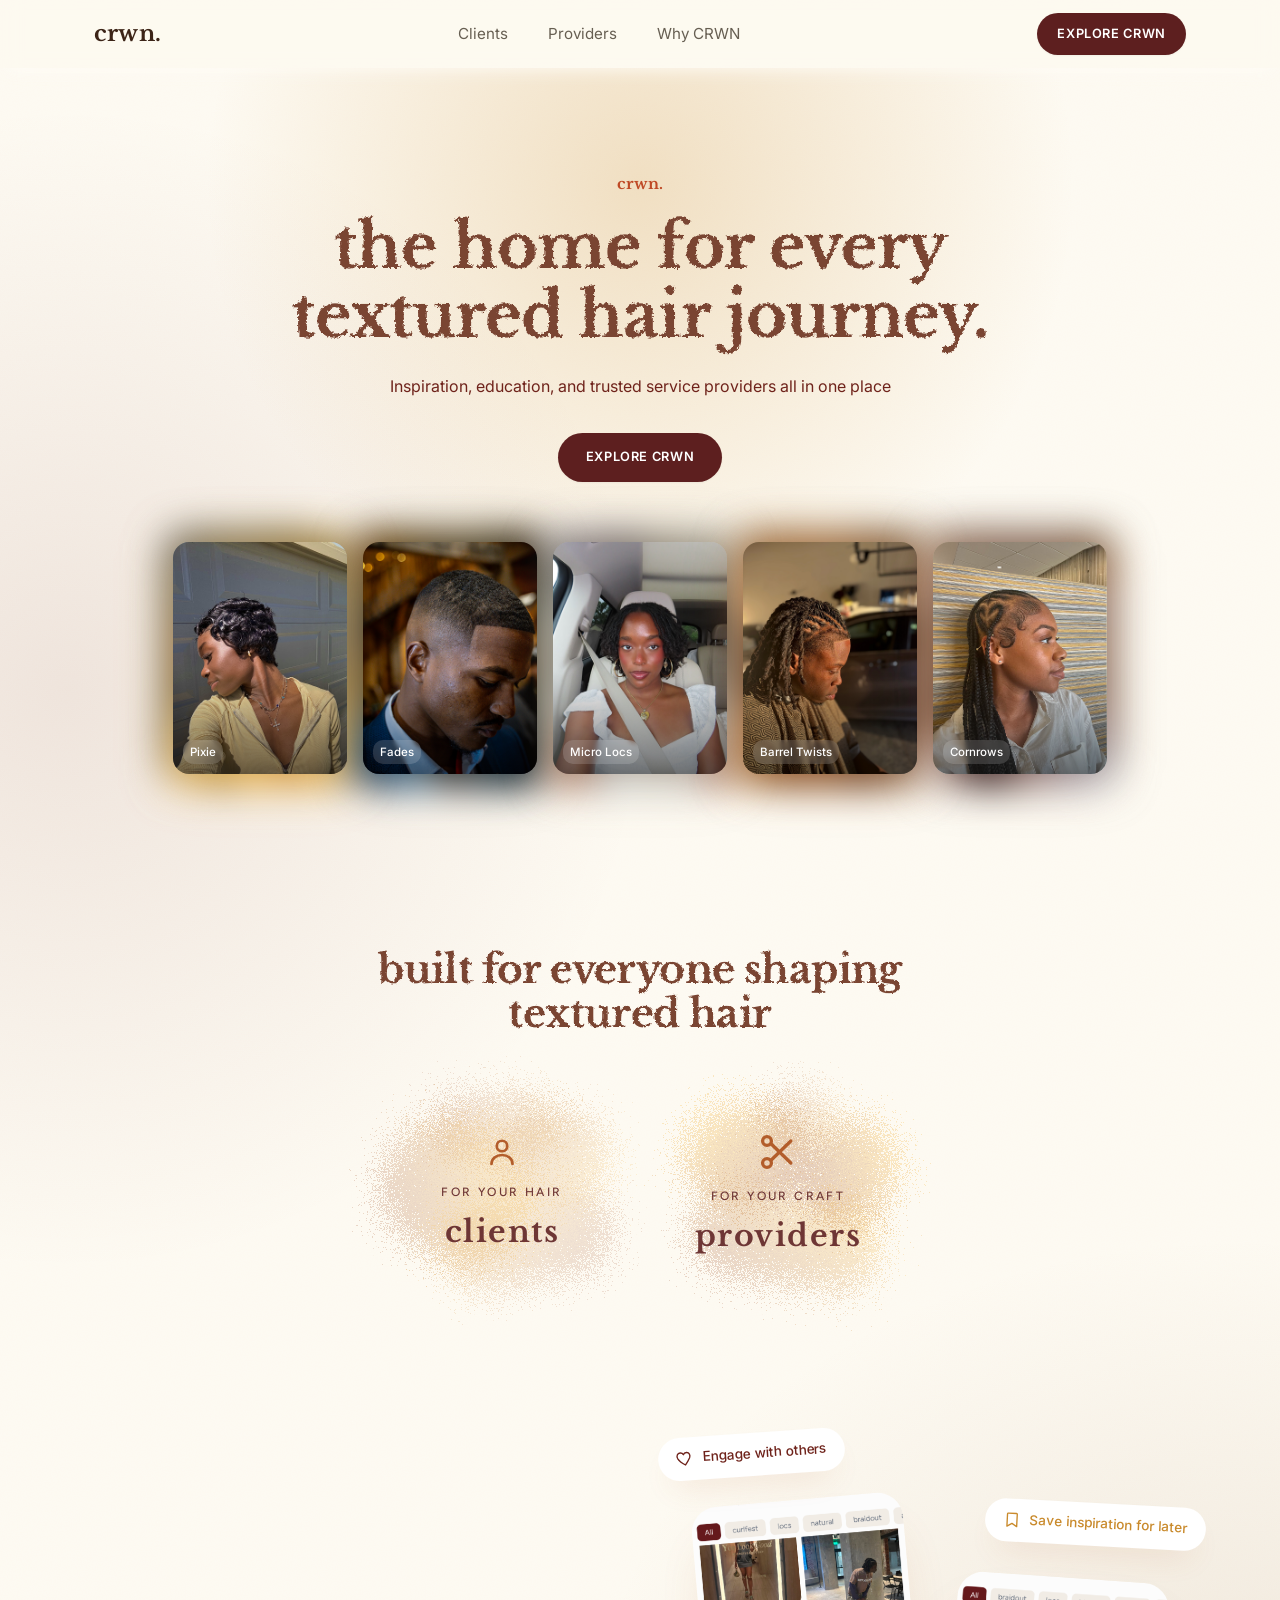
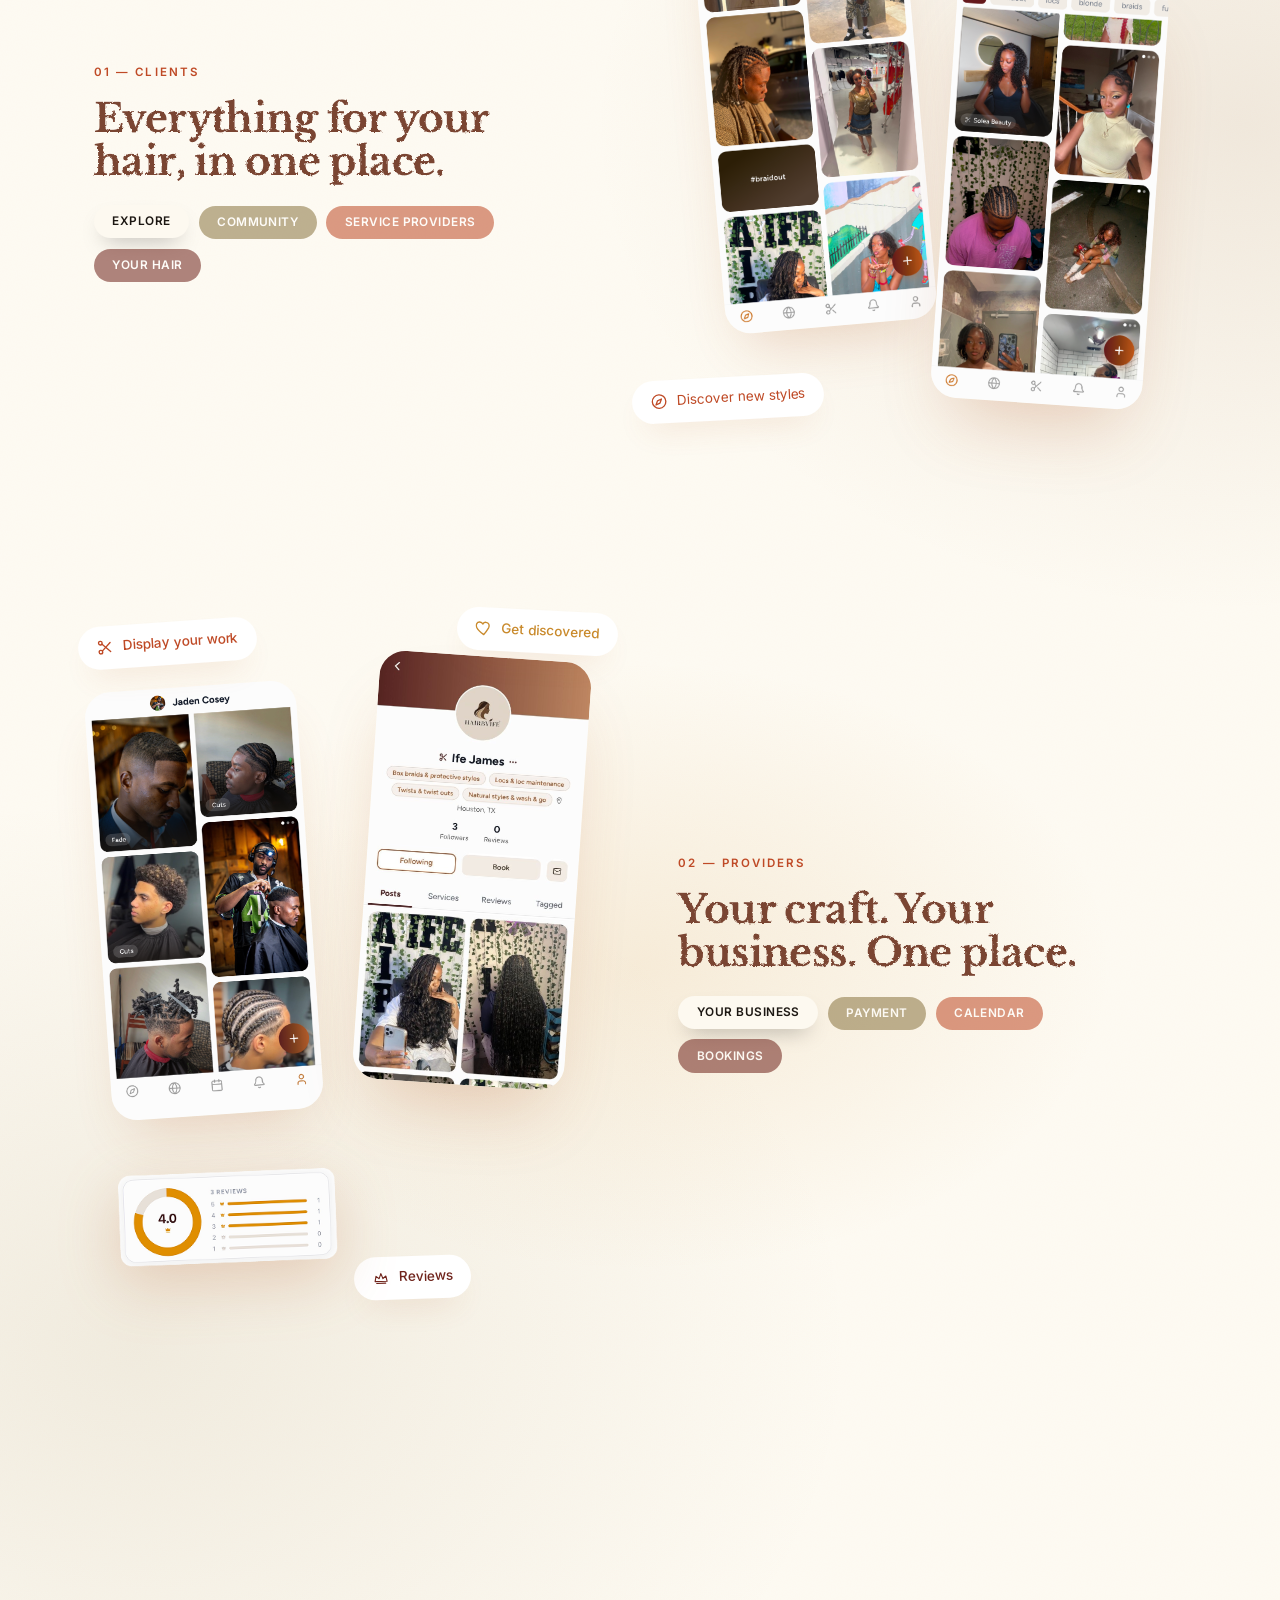
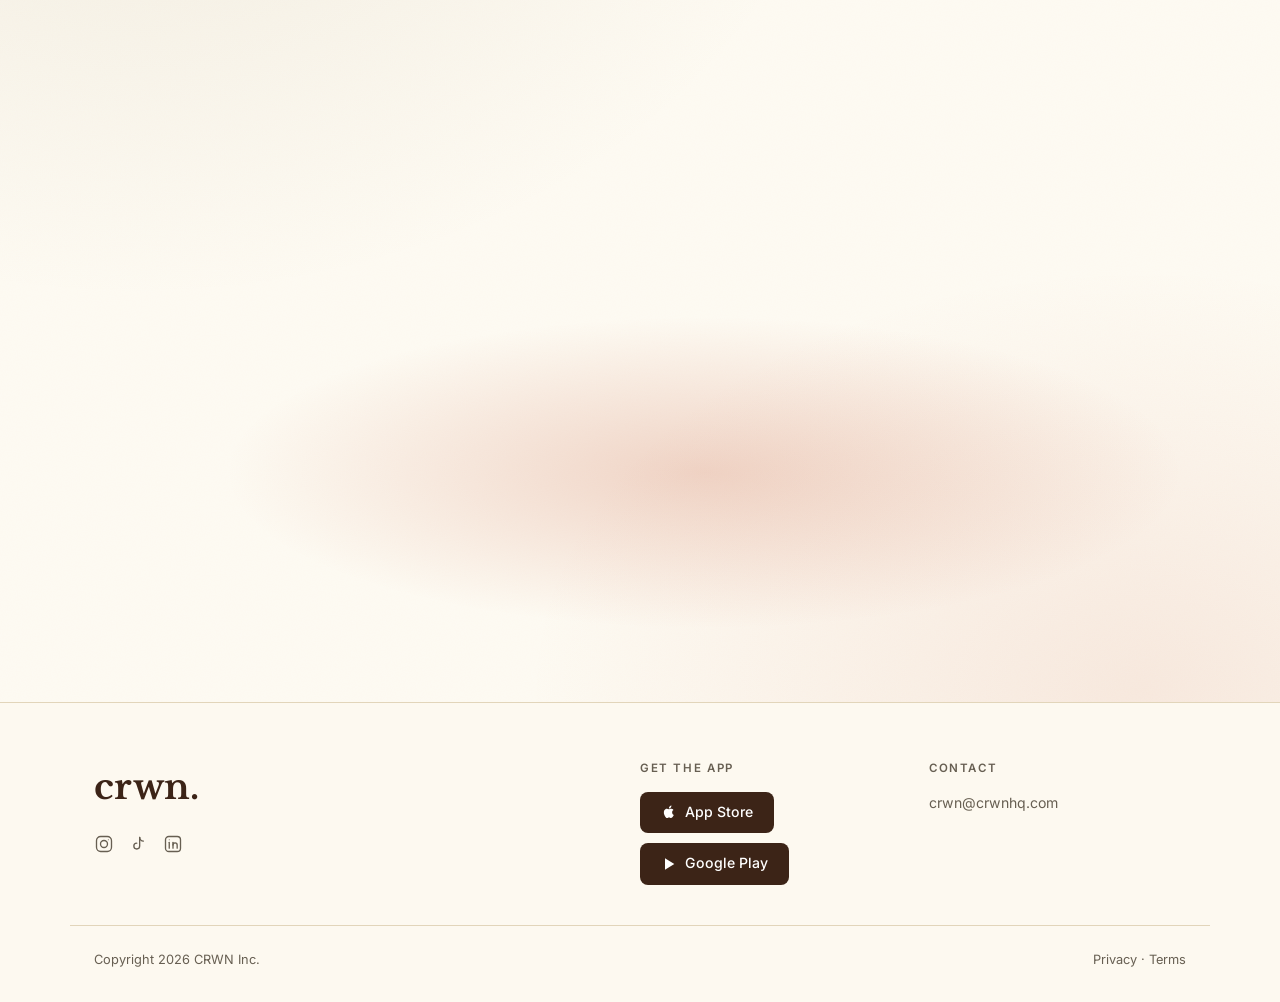
==== commit a09f9426: "Harden the top mobile app banner and tighten its copy Confirmed the sticky top banner, iOS gating, a" ====
--- a/index.html
+++ b/index.html
@@ -31,8 +31,8 @@
 <body>
   <div class="app-banner" id="appBanner" hidden>
     <div class="app-banner__inner">
-      <span class="app-banner__text">Get the CRWN app</span>
-      <a href="#" class="app-banner__cta" id="appBannerLink">Open</a>
+      <span class="app-banner__text">Download the CRWN app for iOS</span>
+      <a href="#" class="app-banner__cta" id="appBannerLink">Download</a>
       <button type="button" class="app-banner__close" id="appBannerClose" aria-label="Dismiss">&times;</button>
     </div>
   </div>
--- a/styles.css
+++ b/styles.css
@@ -1141,14 +1141,19 @@
 .store-badge svg { width: 16px; height: 16px; flex: none; }
 
 /* ===== Mobile app banner =====
-   Only shown on iOS/Android (via main.js), dismissible, remembers the
-   dismissal in localStorage. */
+   Only shown on iOS (via main.js), dismissible, remembers the dismissal
+   in localStorage. The media query below is a belt-and-suspenders
+   mobile-only gate so it never shows at desktop widths even if the
+   user-agent check misfires (e.g. an iPad set to "Request Desktop Site"). */
 .app-banner {
   position: sticky;
   top: 0;
   z-index: 60;
   background: var(--ink);
   color: #fff;
+}
+@media (min-width: 821px) {
+  .app-banner { display: none; }
 }
 .app-banner__inner {
   display: flex;
